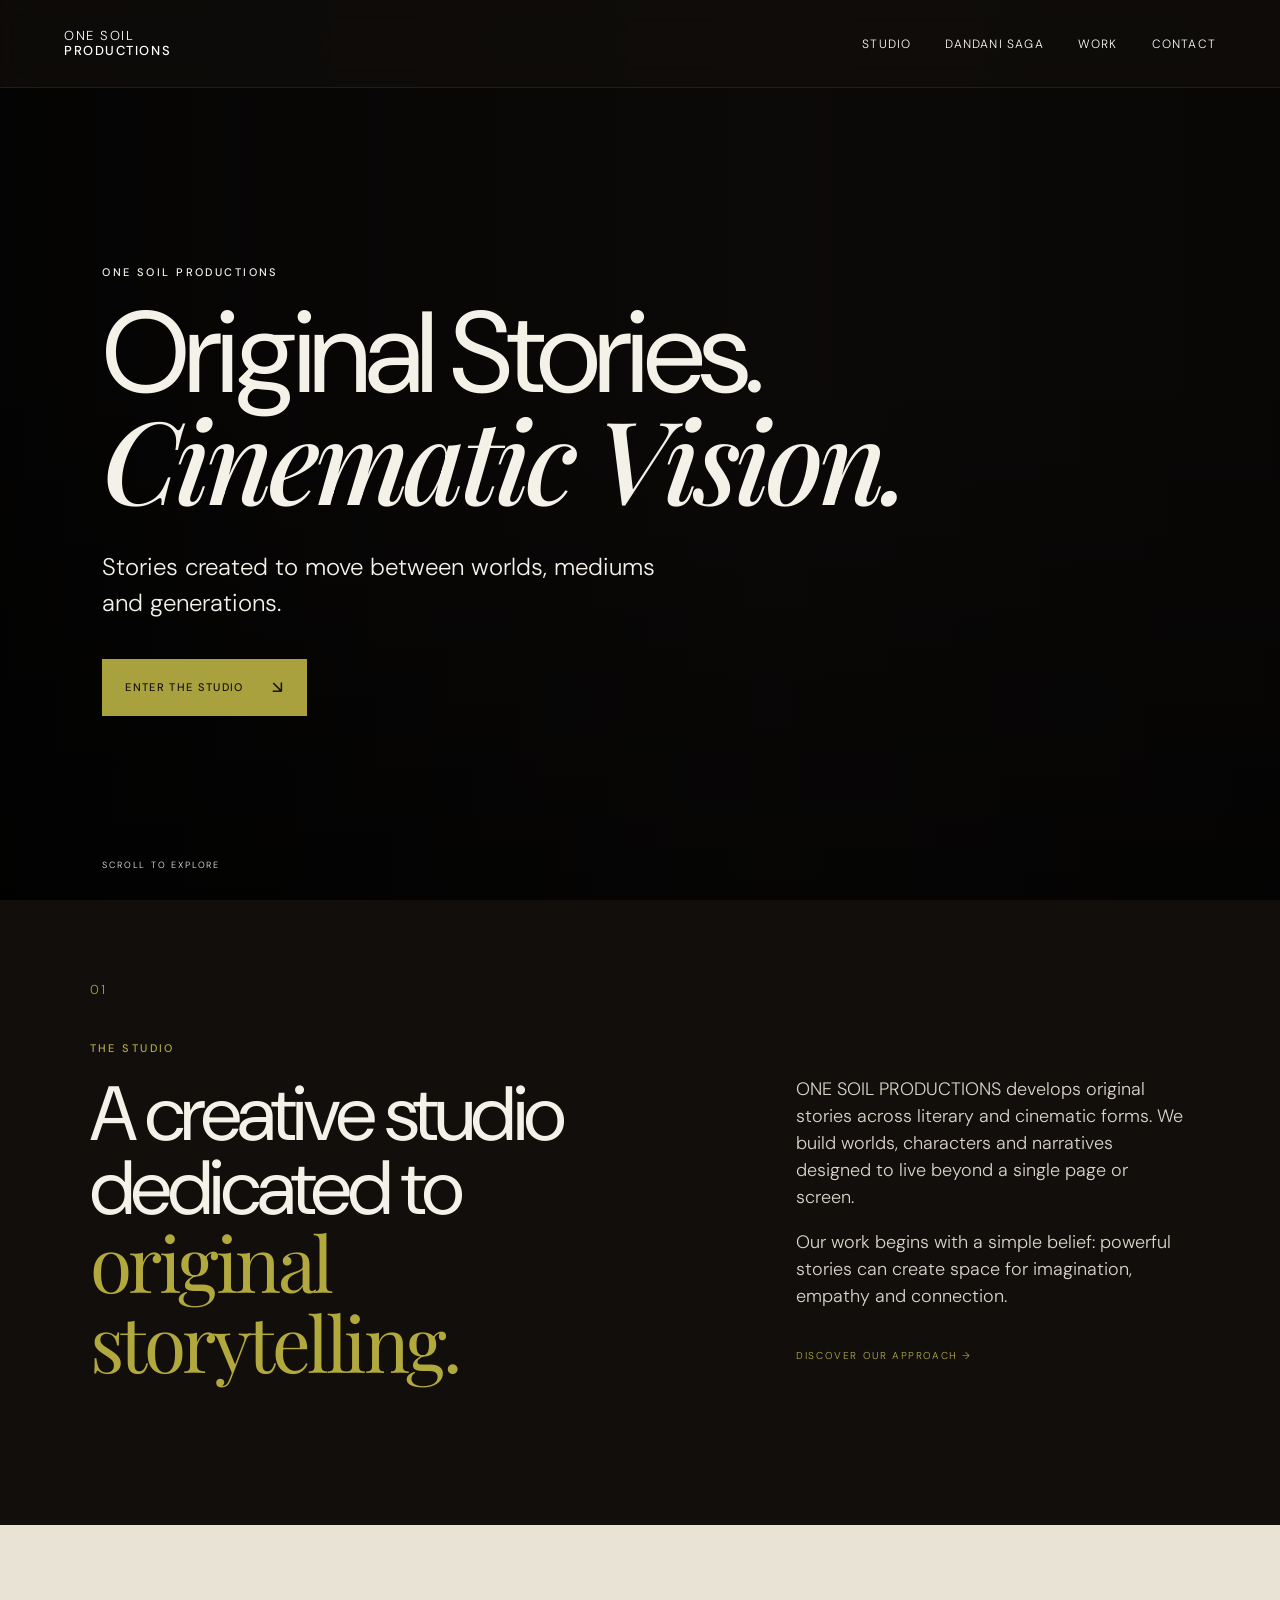
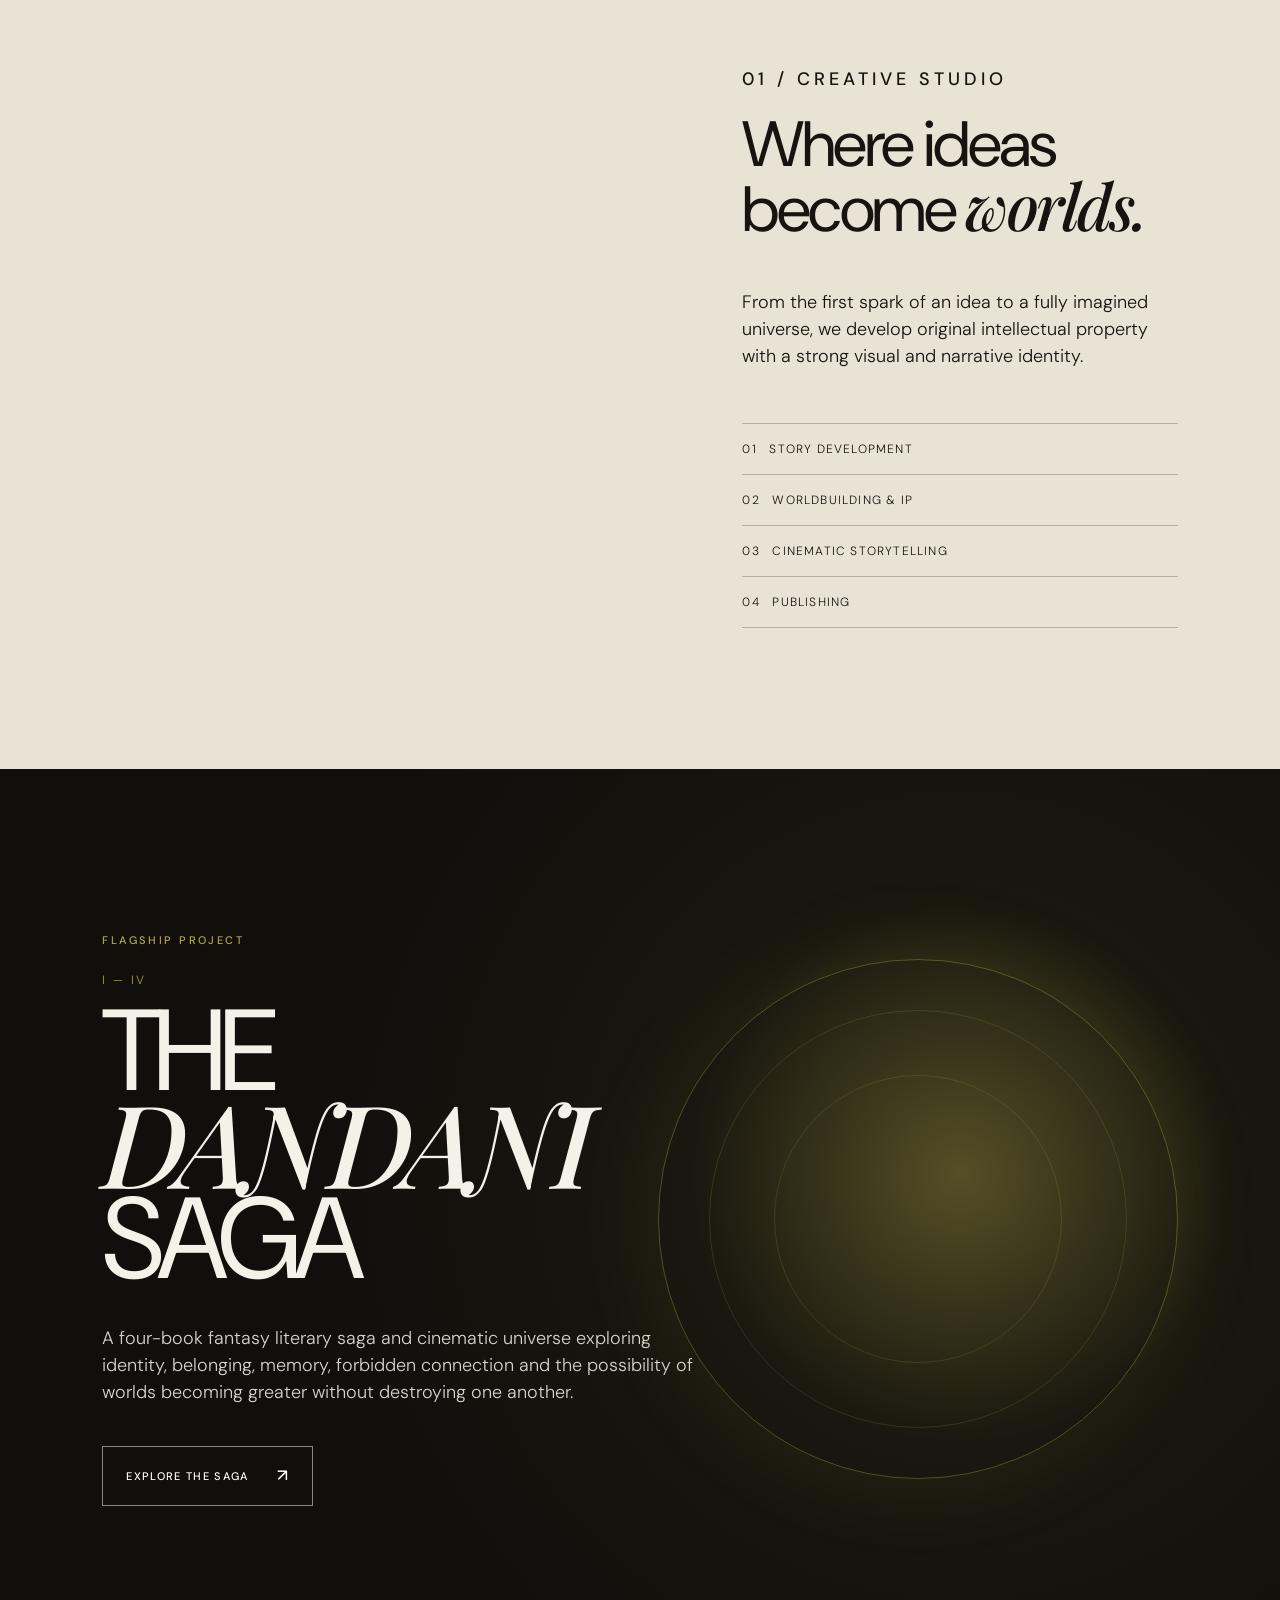
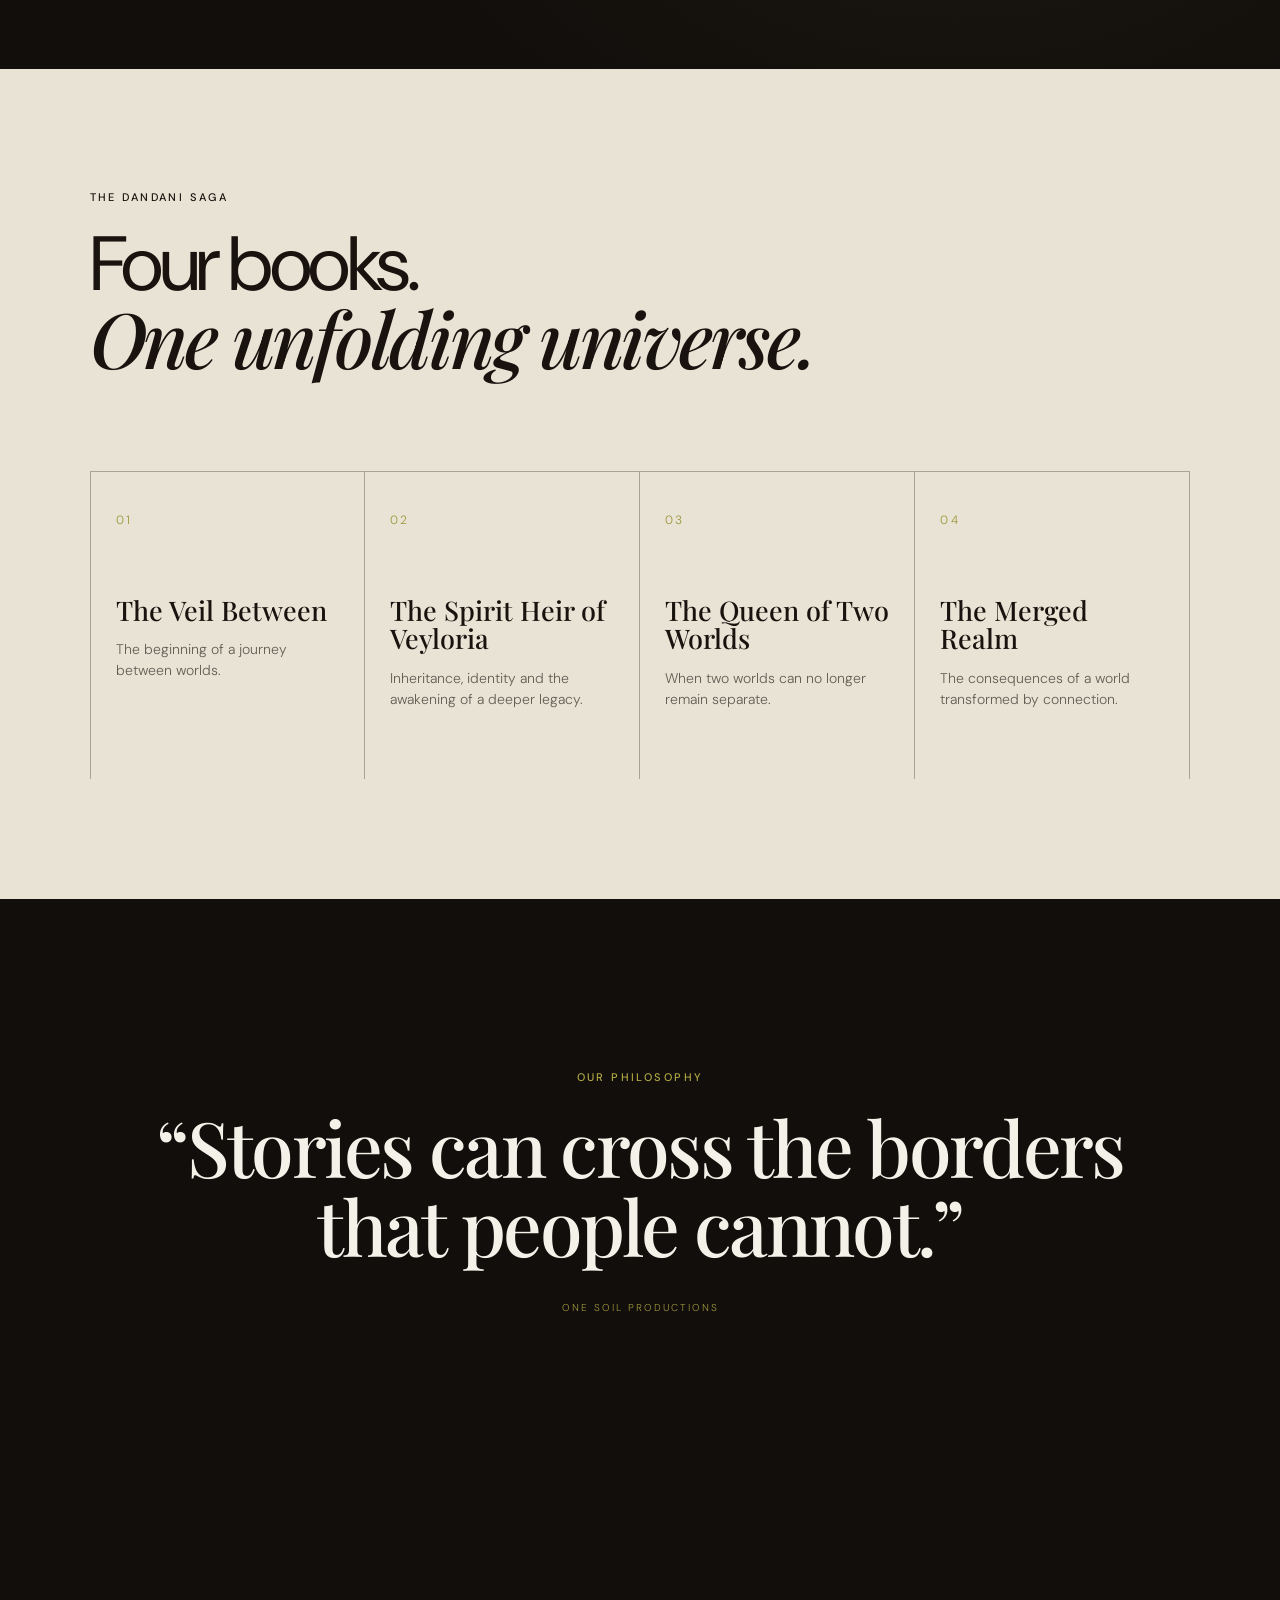
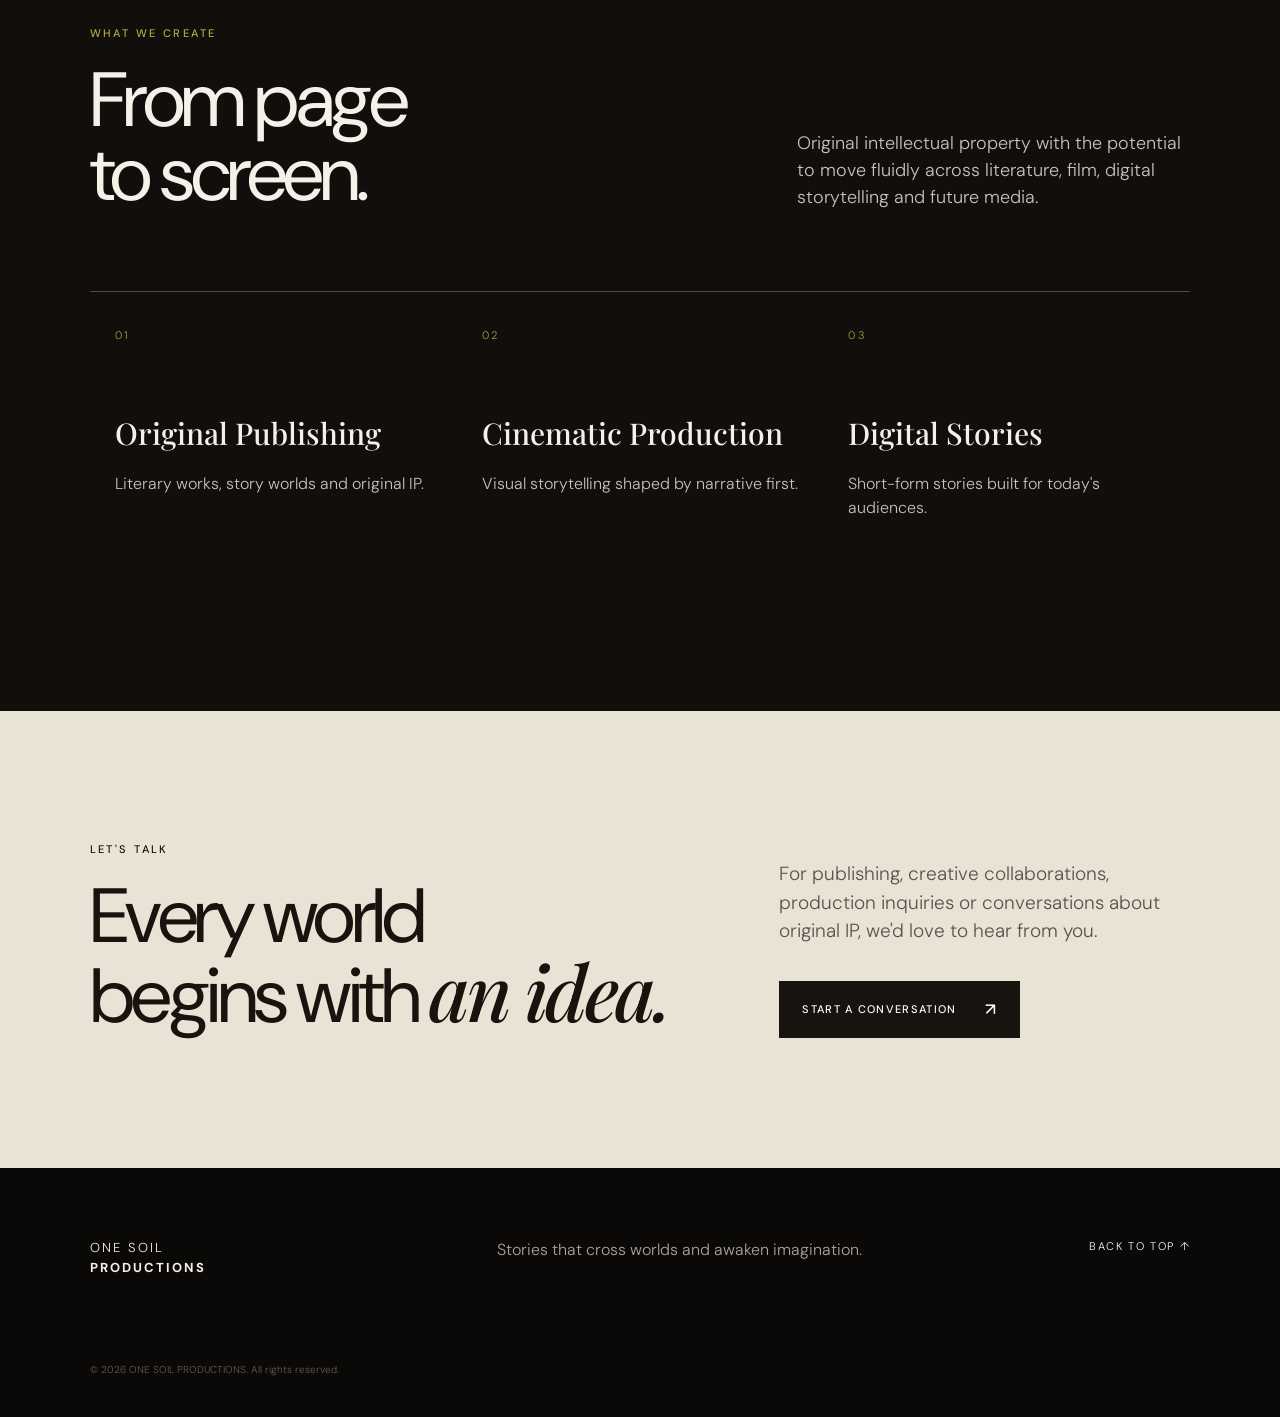
==== index.html @ 0b7e4d51 "Initial ONE SOIL PRODUCTIONS website" ====
<!doctype html><html lang="en"><head><meta charset="utf-8"><meta name="viewport" content="width=device-width,initial-scale=1"><meta name="description" content="ONE SOIL PRODUCTIONS — original stories, cinematic vision, publishing and screen storytelling."><title>ONE SOIL PRODUCTIONS — Original Stories. Cinematic Vision.</title><link rel="preconnect" href="https://fonts.googleapis.com"><link rel="preconnect" href="https://fonts.gstatic.com" crossorigin><link href="https://fonts.googleapis.com/css2?family=DM+Sans:wght@300;400;500;600&family=Playfair+Display:wght@500;600&display=swap" rel="stylesheet"><link rel="stylesheet" href="styles.css"></head><body>
<header class="site-header"><a class="brand" href="#top">ONE SOIL<br><strong>PRODUCTIONS</strong></a><button class="menu-toggle" aria-label="Open menu"><span></span><span></span><span></span></button><nav class="nav"><a href="#studio">Studio</a><a href="#dandani">Dandani Saga</a><a href="#work">Work</a><a href="#contact">Contact</a></nav></header>
<main id="top">
<section class="hero"><div class="hero-image"></div><div class="hero-overlay"></div><div class="hero-content"><p class="eyebrow">ONE SOIL PRODUCTIONS</p><h1>Original Stories.<br><em>Cinematic Vision.</em></h1><p class="hero-lede">Stories created to move between worlds, mediums and generations.</p><a class="button gold-button" href="#studio">Enter the Studio <span>↘</span></a></div><div class="scroll">SCROLL TO EXPLORE</div></section>
<section class="manifesto dark" id="studio"><div class="number">01</div><div class="manifesto-grid"><div><p class="eyebrow gold">THE STUDIO</p><h2>A creative studio dedicated to <span>original storytelling.</span></h2></div><div class="copy"><p>ONE SOIL PRODUCTIONS develops original stories across literary and cinematic forms. We build worlds, characters and narratives designed to live beyond a single page or screen.</p><p>Our work begins with a simple belief: powerful stories can create space for imagination, empathy and connection.</p><a class="text-link" href="#work">Discover our approach →</a></div></div></section>
<section class="split cream"><div class="split-image"></div><div class="split-copy"><p class="eyebrow">01 / CREATIVE STUDIO</p><h2>Where ideas become <em>worlds.</em></h2><p>From the first spark of an idea to a fully imagined universe, we develop original intellectual property with a strong visual and narrative identity.</p><div class="mini-list"><div>01 &nbsp; Story Development</div><div>02 &nbsp; Worldbuilding &amp; IP</div><div>03 &nbsp; Cinematic Storytelling</div><div>04 &nbsp; Publishing</div></div></div></section>
<section class="dandani dark" id="dandani"><div class="orb"></div><div class="dandani-content"><p class="eyebrow gold">FLAGSHIP PROJECT</p><p class="roman">I — IV</p><h2>THE<br><em>DANDANI</em><br>SAGA</h2><p class="intro">A four-book fantasy literary saga and cinematic universe exploring identity, belonging, memory, forbidden connection and the possibility of worlds becoming greater without destroying one another.</p><a class="button outline" href="#books">Explore the Saga <span>↗</span></a></div></section>
<section class="books cream" id="books"><div class="section-heading"><p class="eyebrow">THE DANDANI SAGA</p><h2>Four books.<br><em>One unfolding universe.</em></h2></div><div class="book-grid"><article><span>01</span><h3>The Veil Between</h3><p>The beginning of a journey between worlds.</p></article><article><span>02</span><h3>The Spirit Heir of Veyloria</h3><p>Inheritance, identity and the awakening of a deeper legacy.</p></article><article><span>03</span><h3>The Queen of Two Worlds</h3><p>When two worlds can no longer remain separate.</p></article><article><span>04</span><h3>The Merged Realm</h3><p>The consequences of a world transformed by connection.</p></article></div></section>
<section class="statement dark"><p class="eyebrow gold">OUR PHILOSOPHY</p><blockquote>“Stories can cross the borders<br>that people cannot.”</blockquote><p class="attribution">ONE SOIL PRODUCTIONS</p></section>
<section class="work dark" id="work"><div class="work-heading"><div><p class="eyebrow gold">WHAT WE CREATE</p><h2>From page<br>to screen.</h2></div><p>Original intellectual property with the potential to move fluidly across literature, film, digital storytelling and future media.</p></div><div class="work-cards"><article><span>01</span><h3>Original Publishing</h3><p>Literary works, story worlds and original IP.</p></article><article><span>02</span><h3>Cinematic Production</h3><p>Visual storytelling shaped by narrative first.</p></article><article><span>03</span><h3>Digital Stories</h3><p>Short-form stories built for today's audiences.</p></article></div></section>
<section class="contact cream" id="contact"><div><p class="eyebrow">LET'S TALK</p><h2>Every world<br>begins with <em>an idea.</em></h2></div><div><p>For publishing, creative collaborations, production inquiries or conversations about original IP, we'd love to hear from you.</p><a class="button dark-button" href="mailto:hello@onesoilproductions.com">Start a Conversation <span>↗</span></a></div></section>
</main><footer class="footer"><div>ONE SOIL<br><strong>PRODUCTIONS</strong></div><p>Stories that cross worlds and awaken imagination.</p><a href="#top">Back to top ↑</a><small>© <span id="year"></span> ONE SOIL PRODUCTIONS. All rights reserved.</small></footer><script src="script.js"></script></body></html>
---- styles.css ----
*{box-sizing:border-box}html{scroll-behavior:smooth}body{margin:0;background:#110e0c;color:#f4f1e9;font-family:"DM Sans",Arial,sans-serif;font-weight:300;line-height:1.5}.site-header{position:fixed;z-index:20;top:0;left:0;right:0;height:88px;padding:0 5vw;display:flex;align-items:center;justify-content:space-between;background:rgba(17,14,12,.72);backdrop-filter:blur(14px);border-bottom:1px solid rgba(255,255,255,.08)}.brand{color:#fff;text-decoration:none;font-size:13px;letter-spacing:.12em;line-height:1.1}.brand strong{font-weight:500}.nav{display:flex;gap:34px}.nav a{color:#fff;text-decoration:none;font-size:12px;letter-spacing:.1em;text-transform:uppercase}.nav a:hover{color:#b2aa43}.menu-toggle{display:none;background:none;border:0}.menu-toggle span{display:block;width:29px;height:2px;background:#fff;margin:6px}.hero{min-height:100vh;position:relative;display:flex;align-items:center;overflow:hidden}.hero-image{position:absolute;inset:0;background:url('https://images.unsplash.com/photo-1485846234645-a62644f84728?auto=format&fit=crop&w=2200&q=85') center/cover}.hero-overlay{position:absolute;inset:0;background:linear-gradient(90deg,rgba(0,0,0,.76),rgba(0,0,0,.3) 60%,rgba(0,0,0,.5)),linear-gradient(0deg,rgba(0,0,0,.55),transparent 60%)}.hero-content{position:relative;z-index:2;width:84%;max-width:1000px;margin-left:8vw;padding-top:80px}.eyebrow{font-size:11px;letter-spacing:.22em;text-transform:uppercase;font-weight:500;margin:0 0 22px}.gold{color:#b2aa43}.hero h1{font-size:clamp(4rem,9vw,8.5rem);line-height:.9;letter-spacing:-.045em;margin:0 0 30px;font-weight:400}.hero h1 em,.cream h2 em,.dandani h2 em{font-family:"Playfair Display",serif;font-weight:500}.hero-lede{font-size:clamp(17px,2vw,24px);max-width:600px;margin-bottom:38px}.button{display:inline-flex;align-items:center;gap:28px;padding:16px 23px;text-decoration:none;text-transform:uppercase;letter-spacing:.12em;font-size:11px;font-weight:500;transition:.25s}.button span{font-size:17px}.gold-button{background:#a9a13d;color:#17130e}.gold-button:hover{background:#c1b94f;transform:translateY(-2px)}.outline{border:1px solid rgba(255,255,255,.5);color:#fff}.outline:hover{background:#fff;color:#17130e}.dark-button{background:#17130e;color:#fff}.scroll{position:absolute;z-index:2;bottom:28px;left:8vw;font-size:9px;letter-spacing:.2em}.dark{background:#110e0c}.cream{background:#e9e3d5;color:#18130f}.number{padding:80px 7vw 0;color:#aaa23f;font-size:13px;letter-spacing:.2em}.manifesto{padding-bottom:140px}.manifesto-grid{display:grid;grid-template-columns:1.2fr .8fr;gap:9vw;padding:40px 7vw 0}.manifesto h2,.section-heading h2,.work h2,.contact h2{font-size:clamp(3rem,6vw,6.8rem);line-height:.96;letter-spacing:-.045em;font-weight:400;margin:0}.manifesto h2 span{font-family:"Playfair Display",serif;color:#b1a83e}.copy{max-width:560px;padding-top:18px;font-size:18px;color:#d9d4ca}.text-link{display:inline-block;margin-top:20px;color:#b4ad48;text-decoration:none;text-transform:uppercase;font-size:10px;letter-spacing:.16em}.split{display:grid;grid-template-columns:1fr 1fr;min-height:780px}.split-image{background:url('https://images.unsplash.com/photo-1586899028174-e7098604235b?auto=format&fit=crop&w=1400&q=85') center/cover}.split-copy{padding:11vw 8vw;display:flex;flex-direction:column;justify-content:center}.split-copy h2{font-size:clamp(3rem,5vw,6rem);line-height:.95;font-weight:400;margin:0 0 30px;letter-spacing:-.04em}.split-copy>p{max-width:500px;font-size:18px}.mini-list{margin-top:35px;border-top:1px solid rgba(24,19,15,.25)}.mini-list div{padding:16px 0;border-bottom:1px solid rgba(24,19,15,.25);font-size:12px;text-transform:uppercase;letter-spacing:.1em}.dandani{position:relative;min-height:900px;overflow:hidden;display:flex;align-items:center;padding:100px 0}.dandani:before{content:"";position:absolute;inset:0;background:radial-gradient(circle at 75% 45%,#554f25 0,#19170f 25%,#110e0c 62%)}.orb{position:absolute;width:520px;height:520px;border:1px solid rgba(192,184,74,.35);border-radius:50%;right:8%;top:50%;transform:translateY(-50%);box-shadow:0 0 90px rgba(165,155,49,.12)}.orb:before,.orb:after{content:"";position:absolute;border:1px solid rgba(192,184,74,.16);border-radius:50%;inset:50px}.orb:after{inset:115px}.dandani-content{position:relative;z-index:2;width:min(650px,80%);margin-left:8vw}.roman{font-size:12px;letter-spacing:.2em;color:#aaa23f}.dandani h2{font-size:clamp(4.5rem,9vw,9rem);line-height:.78;letter-spacing:-.06em;font-weight:400;margin:18px 0 34px}.intro{font-size:18px;max-width:600px;color:#d8d3ca;margin:40px 0}.books{padding:120px 7vw}.section-heading{max-width:900px;margin-bottom:90px}.book-grid{display:grid;grid-template-columns:repeat(4,1fr);border-top:1px solid #aaa398}.book-grid article{padding:35px 25px 55px;border-right:1px solid #aaa398;min-height:300px}.book-grid article:first-child{border-left:1px solid #aaa398}.book-grid article>span{font-size:12px;color:#9b9437;letter-spacing:.2em}.book-grid h3{font-family:"Playfair Display",serif;font-size:27px;line-height:1.05;font-weight:500;margin:65px 0 15px}.book-grid p{font-size:14px;color:#635d55}.statement{padding:170px 7vw;text-align:center}.statement blockquote{font-family:"Playfair Display",serif;font-size:clamp(3rem,6vw,6.5rem);line-height:1.03;margin:0 0 35px;font-weight:500;letter-spacing:-.035em}.attribution{font-size:10px;letter-spacing:.2em;color:#9e973b}.work{padding:130px 7vw}.work-heading{display:grid;grid-template-columns:1fr .65fr;gap:8vw;align-items:end;margin-bottom:80px}.work-heading>p{font-size:18px;color:#c8c2b8;max-width:480px;margin:0}.work-cards{display:grid;grid-template-columns:repeat(3,1fr)}.work-cards article{border-top:1px solid rgba(255,255,255,.25);padding:30px 25px 45px;min-height:260px}.work-cards span{color:#a8a03d;font-size:11px;letter-spacing:.2em}.work-cards h3{font-family:"Playfair Display",serif;font-size:30px;font-weight:500;margin:65px 0 12px}.work-cards p{color:#c8c2b8}.contact{padding:130px 7vw;display:grid;grid-template-columns:1fr .7fr;gap:8vw}.contact>div:last-child{align-self:end}.contact>div:last-child p{font-size:19px;color:#59534c;max-width:480px;margin-bottom:35px}.footer{padding:70px 7vw 40px;background:#0b0908;display:grid;grid-template-columns:1fr 1.5fr auto;gap:40px;align-items:start}.footer>div{font-size:13px;letter-spacing:.16em}.footer p{color:#aaa49a;margin:0}.footer>a{color:#fff;text-decoration:none;font-size:11px;text-transform:uppercase;letter-spacing:.15em}.footer small{grid-column:1/-1;color:#625e57;font-size:10px;margin-top:45px}@media(max-width:800px){.site-header{height:72px}.nav{position:absolute;top:72px;left:0;right:0;display:none;flex-direction:column;background:#110e0c;padding:28px 7vw}.nav.open{display:flex}.menu-toggle{display:block}.hero-content{margin-left:7vw;padding-top:70px}.hero h1{font-size:clamp(3.6rem,15vw,6rem)}.manifesto-grid,.split,.work-heading,.contact{grid-template-columns:1fr}.manifesto-grid{gap:55px}.split-image{min-height:480px}.split-copy{padding:80px 7vw}.dandani{min-height:820px}.orb{width:420px;height:420px;right:-180px;top:28%}.dandani-content{margin-left:7vw;width:82%}.dandani h2{font-size:clamp(4rem,17vw,7rem)}.book-grid,.work-cards{grid-template-columns:1fr 1fr}.books{padding:90px 7vw}.statement{padding:120px 7vw}.footer{grid-template-columns:1fr}.footer small{grid-column:auto}}@media(max-width:520px){.book-grid,.work-cards{grid-template-columns:1fr}.book-grid article{border-left:1px solid #aaa398}.hero-lede{font-size:16px}.manifesto h2,.section-heading h2,.work h2,.contact h2{font-size:3.2rem}.statement blockquote{font-size:3rem}}
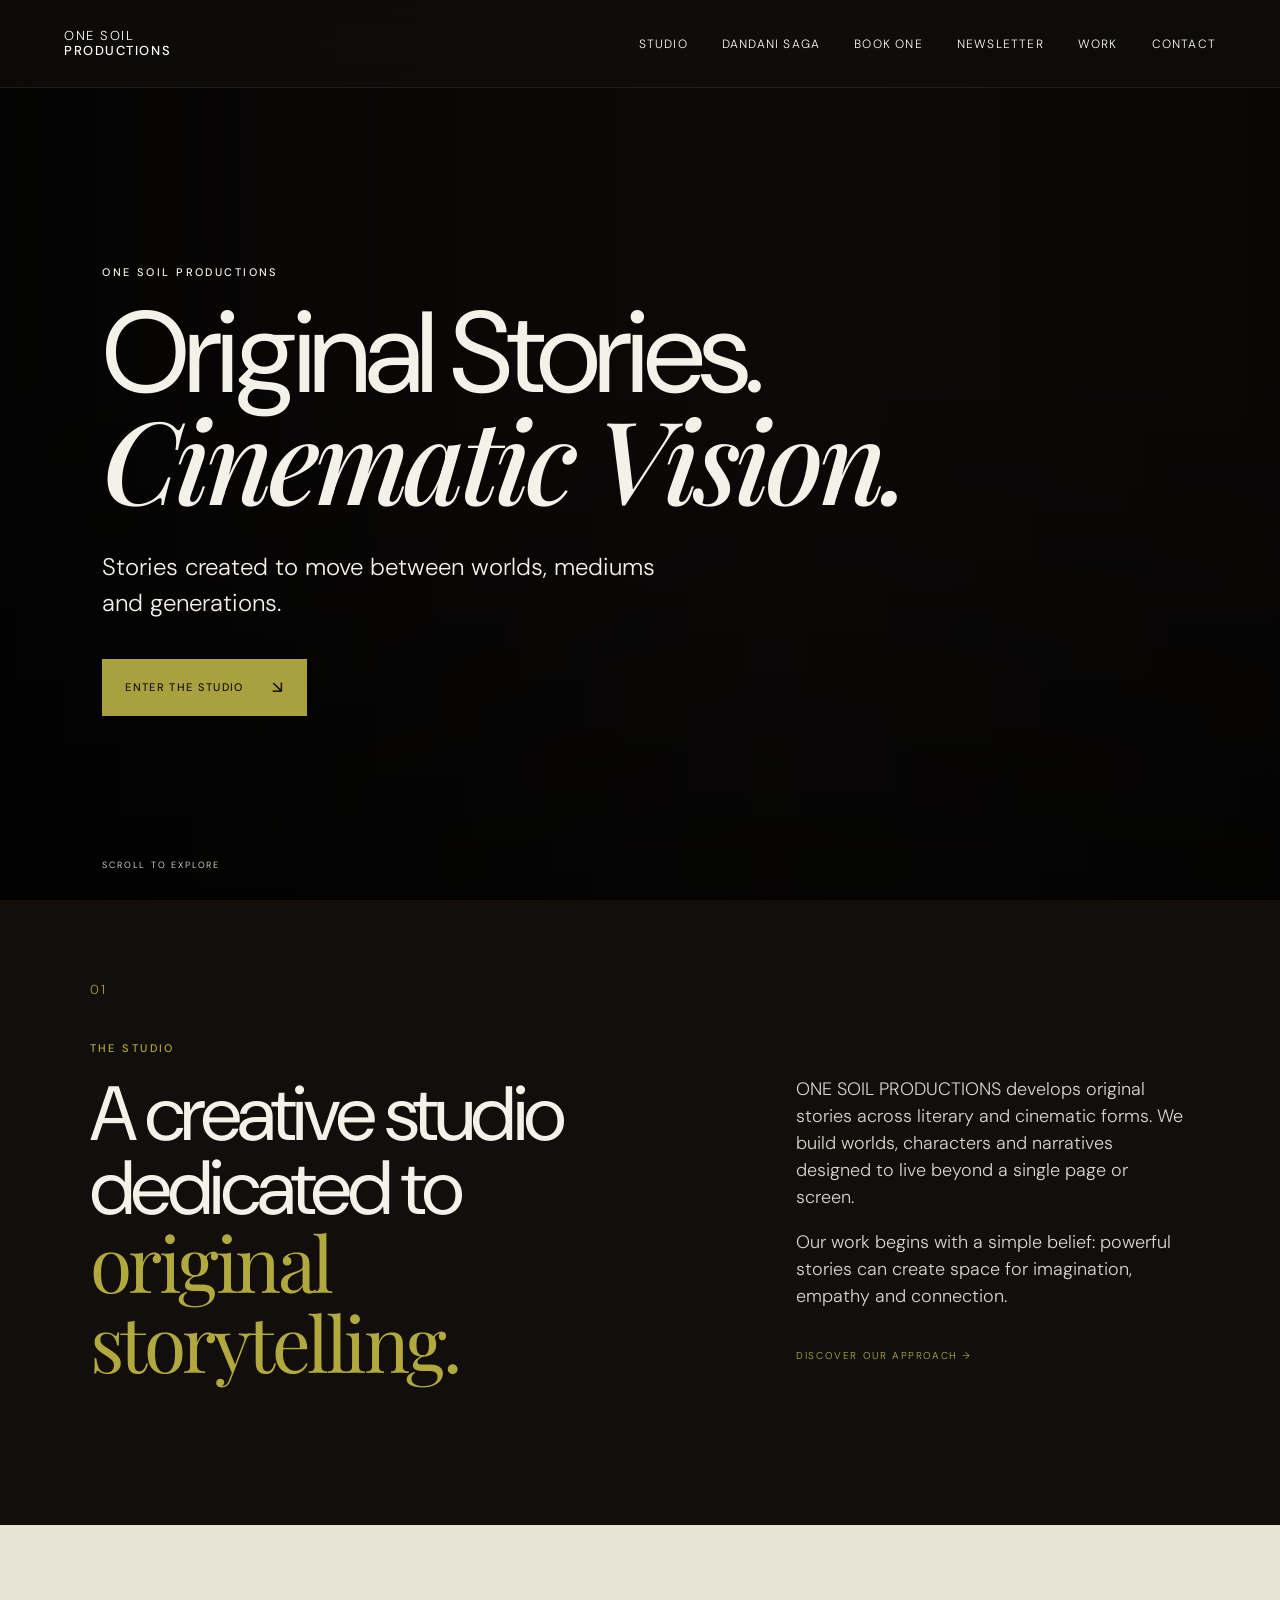
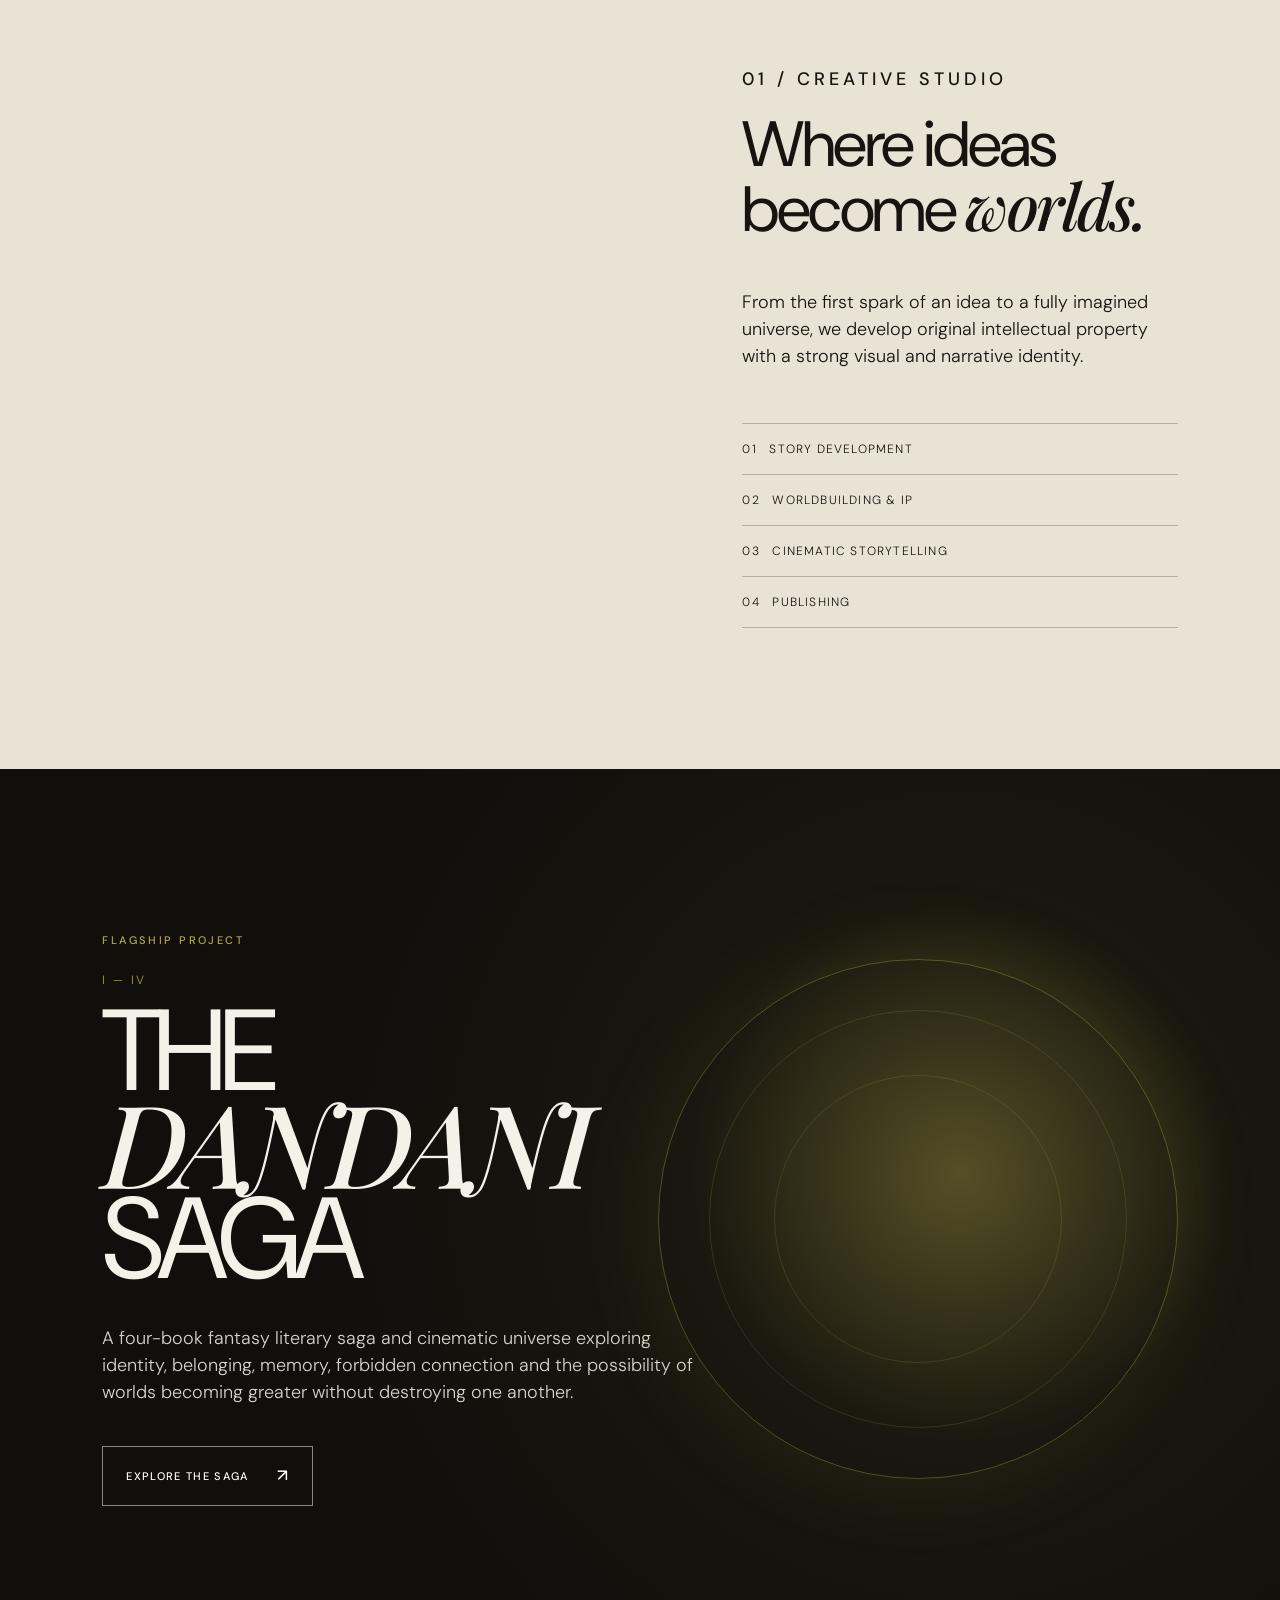
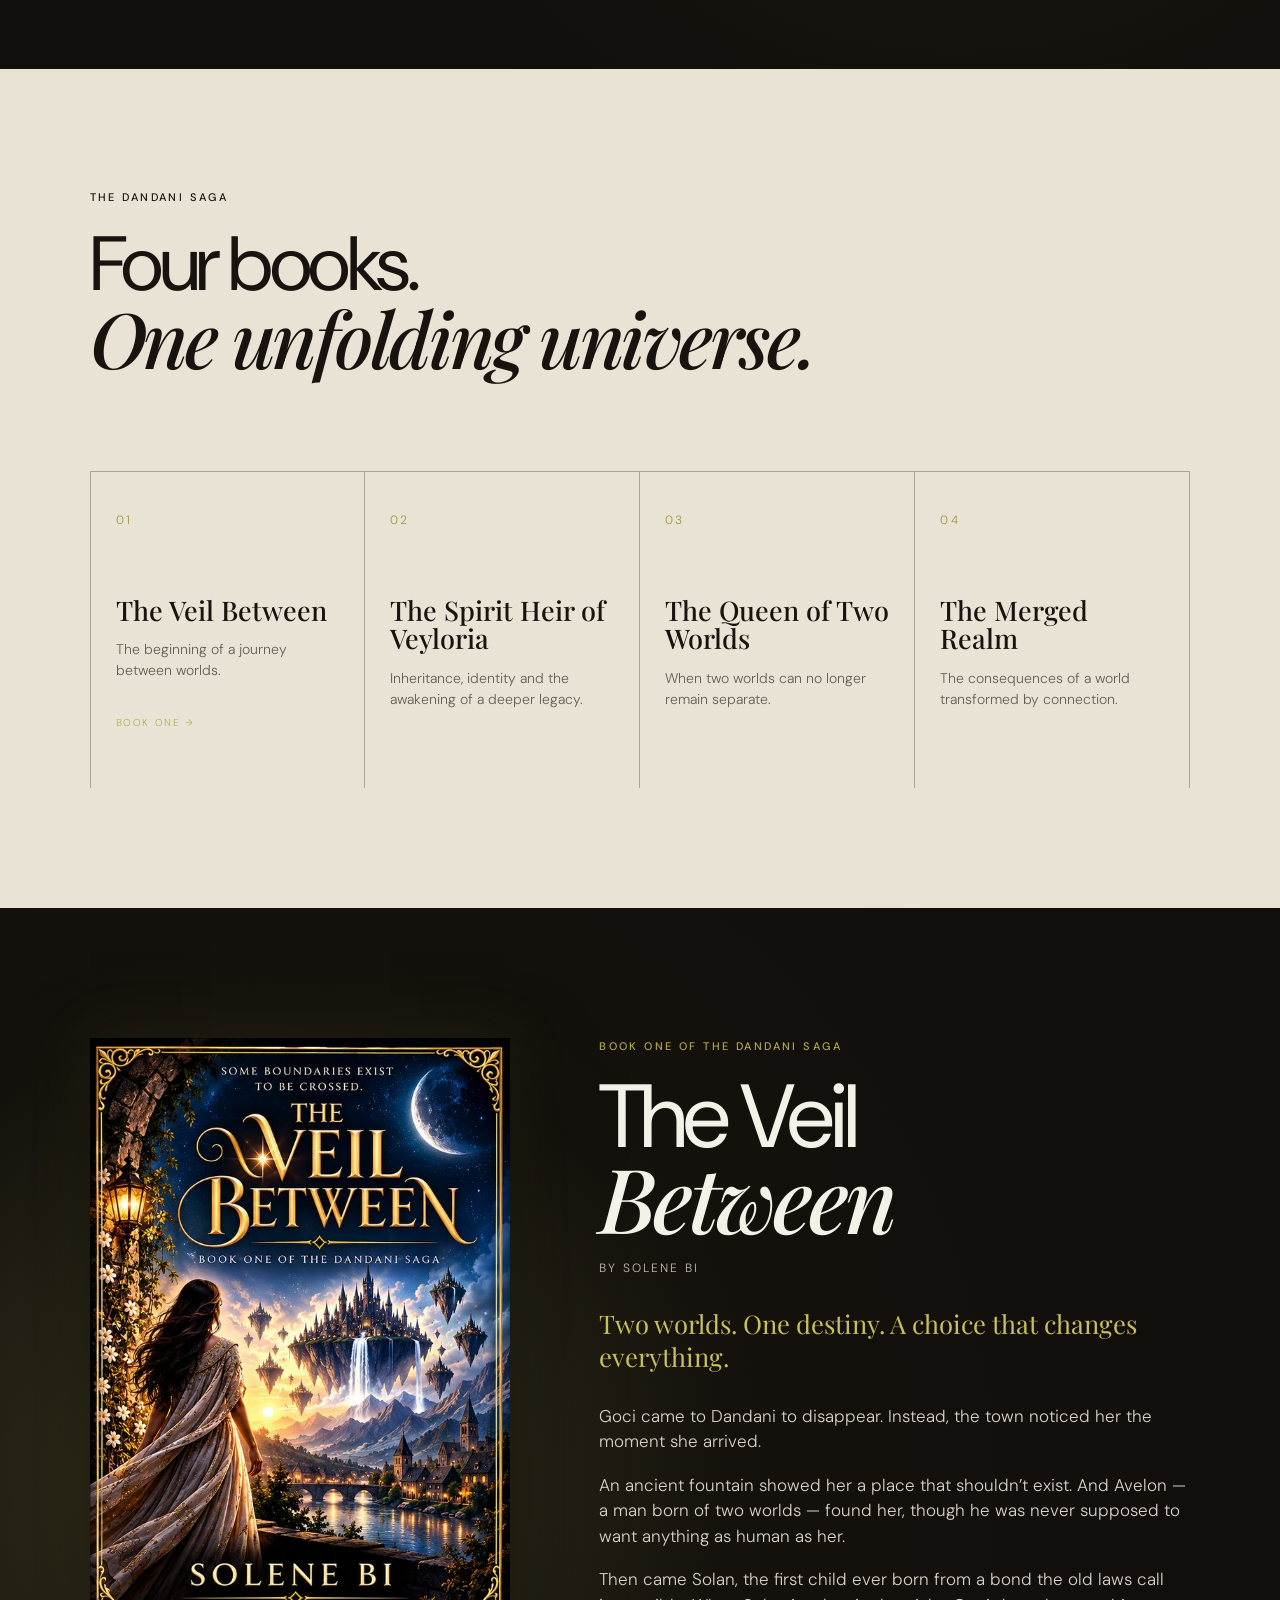
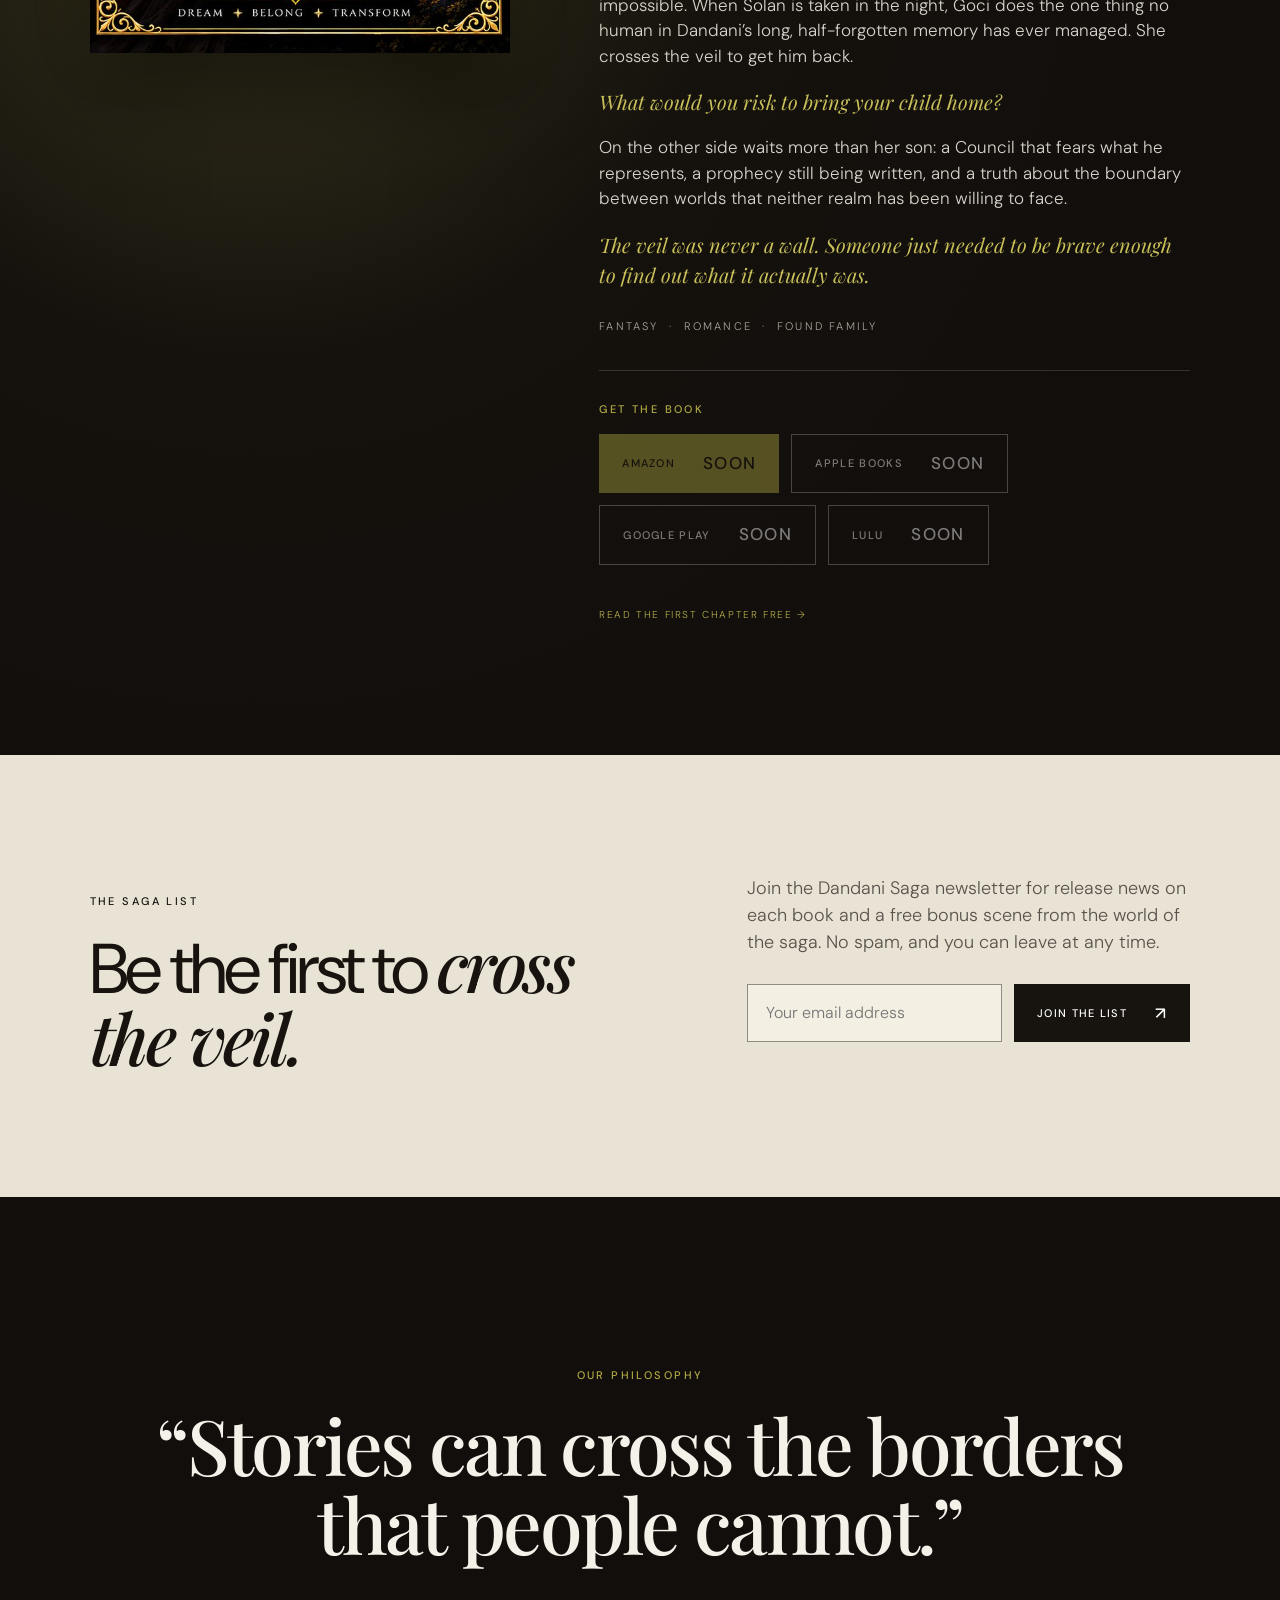
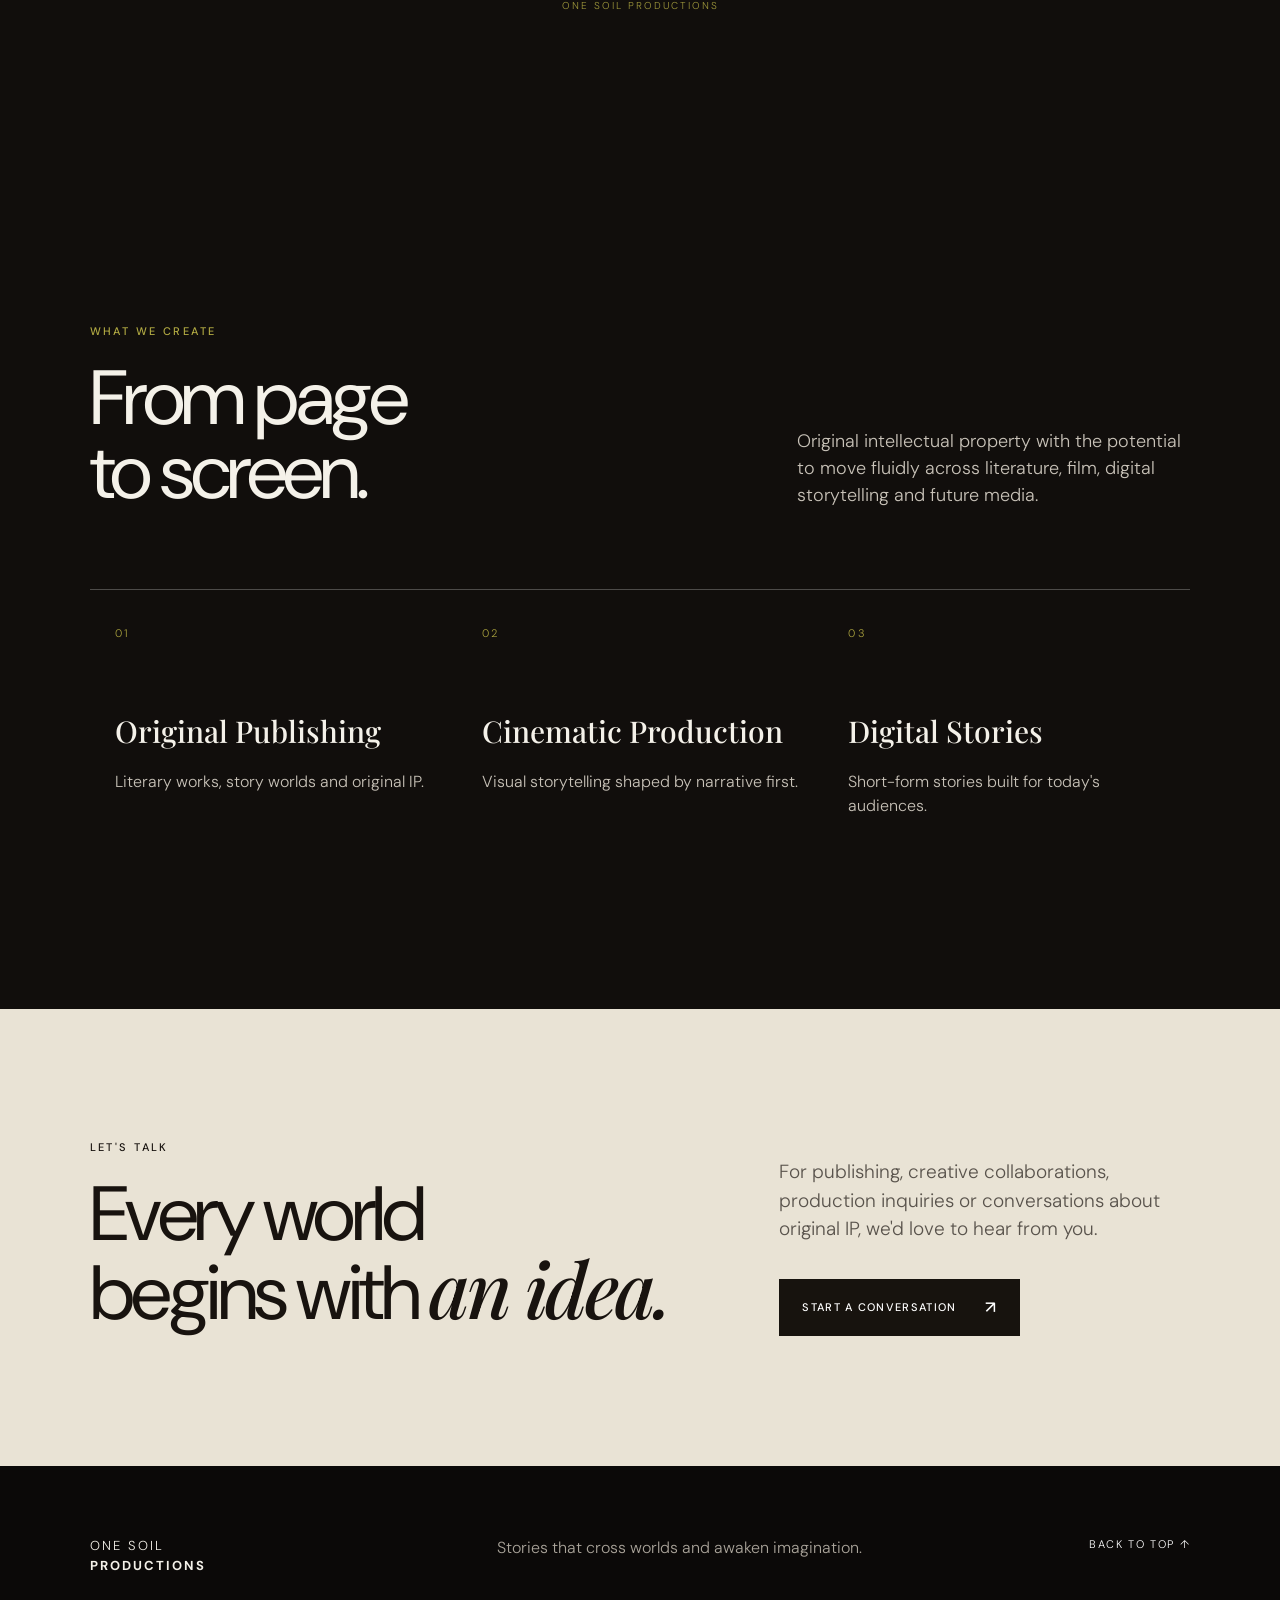
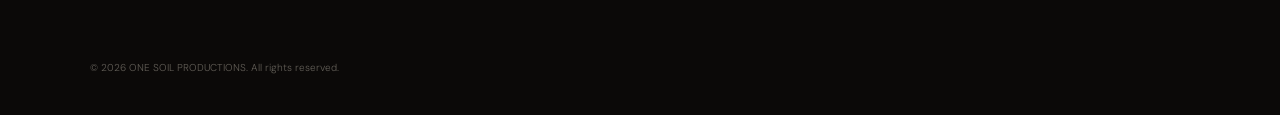
==== commit b8d26ca8: "Add files via upload" ====
--- a/index.html
+++ b/index.html
@@ -1,12 +1,14 @@
-<!doctype html><html lang="en"><head><meta charset="utf-8"><meta name="viewport" content="width=device-width,initial-scale=1"><meta name="description" content="ONE SOIL PRODUCTIONS — original stories, cinematic vision, publishing and screen storytelling."><title>ONE SOIL PRODUCTIONS — Original Stories. Cinematic Vision.</title><link rel="preconnect" href="https://fonts.googleapis.com"><link rel="preconnect" href="https://fonts.gstatic.com" crossorigin><link href="https://fonts.googleapis.com/css2?family=DM+Sans:wght@300;400;500;600&family=Playfair+Display:wght@500;600&display=swap" rel="stylesheet"><link rel="stylesheet" href="styles.css"></head><body>
-<header class="site-header"><a class="brand" href="#top">ONE SOIL<br><strong>PRODUCTIONS</strong></a><button class="menu-toggle" aria-label="Open menu"><span></span><span></span><span></span></button><nav class="nav"><a href="#studio">Studio</a><a href="#dandani">Dandani Saga</a><a href="#work">Work</a><a href="#contact">Contact</a></nav></header>
+<!doctype html><html lang="en"><head><meta charset="utf-8"><meta name="viewport" content="width=device-width,initial-scale=1"><meta name="description" content="ONE SOIL PRODUCTIONS — original stories, cinematic vision, publishing and screen storytelling."><title>ONE SOIL PRODUCTIONS — Original Stories. Cinematic Vision.</title><meta property="og:title" content="The Veil Between — Book One of the Dandani Saga"><meta property="og:description" content="Goci crosses the veil to bring her child home. A fantasy of found family, forbidden connection and two worlds. By Solene Bi."><meta property="og:image" content="https://www.onesoilproductions.com/the-veil-between-cover.jpg"><meta property="og:type" content="website"><meta name="twitter:card" content="summary_large_image"><link rel="preconnect" href="https://fonts.googleapis.com"><link rel="preconnect" href="https://fonts.gstatic.com" crossorigin><link href="https://fonts.googleapis.com/css2?family=DM+Sans:wght@300;400;500;600&family=Playfair+Display:wght@500;600&display=swap" rel="stylesheet"><link rel="stylesheet" href="styles.css"></head><body>
+<header class="site-header"><a class="brand" href="#top">ONE SOIL<br><strong>PRODUCTIONS</strong></a><button class="menu-toggle" aria-label="Open menu"><span></span><span></span><span></span></button><nav class="nav"><a href="#studio">Studio</a><a href="#dandani">Dandani Saga</a><a href="#veil">Book One</a><a href="#newsletter">Newsletter</a><a href="#work">Work</a><a href="#contact">Contact</a></nav></header>
 <main id="top">
 <section class="hero"><div class="hero-image"></div><div class="hero-overlay"></div><div class="hero-content"><p class="eyebrow">ONE SOIL PRODUCTIONS</p><h1>Original Stories.<br><em>Cinematic Vision.</em></h1><p class="hero-lede">Stories created to move between worlds, mediums and generations.</p><a class="button gold-button" href="#studio">Enter the Studio <span>↘</span></a></div><div class="scroll">SCROLL TO EXPLORE</div></section>
 <section class="manifesto dark" id="studio"><div class="number">01</div><div class="manifesto-grid"><div><p class="eyebrow gold">THE STUDIO</p><h2>A creative studio dedicated to <span>original storytelling.</span></h2></div><div class="copy"><p>ONE SOIL PRODUCTIONS develops original stories across literary and cinematic forms. We build worlds, characters and narratives designed to live beyond a single page or screen.</p><p>Our work begins with a simple belief: powerful stories can create space for imagination, empathy and connection.</p><a class="text-link" href="#work">Discover our approach →</a></div></div></section>
 <section class="split cream"><div class="split-image"></div><div class="split-copy"><p class="eyebrow">01 / CREATIVE STUDIO</p><h2>Where ideas become <em>worlds.</em></h2><p>From the first spark of an idea to a fully imagined universe, we develop original intellectual property with a strong visual and narrative identity.</p><div class="mini-list"><div>01 &nbsp; Story Development</div><div>02 &nbsp; Worldbuilding &amp; IP</div><div>03 &nbsp; Cinematic Storytelling</div><div>04 &nbsp; Publishing</div></div></div></section>
 <section class="dandani dark" id="dandani"><div class="orb"></div><div class="dandani-content"><p class="eyebrow gold">FLAGSHIP PROJECT</p><p class="roman">I — IV</p><h2>THE<br><em>DANDANI</em><br>SAGA</h2><p class="intro">A four-book fantasy literary saga and cinematic universe exploring identity, belonging, memory, forbidden connection and the possibility of worlds becoming greater without destroying one another.</p><a class="button outline" href="#books">Explore the Saga <span>↗</span></a></div></section>
-<section class="books cream" id="books"><div class="section-heading"><p class="eyebrow">THE DANDANI SAGA</p><h2>Four books.<br><em>One unfolding universe.</em></h2></div><div class="book-grid"><article><span>01</span><h3>The Veil Between</h3><p>The beginning of a journey between worlds.</p></article><article><span>02</span><h3>The Spirit Heir of Veyloria</h3><p>Inheritance, identity and the awakening of a deeper legacy.</p></article><article><span>03</span><h3>The Queen of Two Worlds</h3><p>When two worlds can no longer remain separate.</p></article><article><span>04</span><h3>The Merged Realm</h3><p>The consequences of a world transformed by connection.</p></article></div></section>
+<section class="books cream" id="books"><div class="section-heading"><p class="eyebrow">THE DANDANI SAGA</p><h2>Four books.<br><em>One unfolding universe.</em></h2></div><div class="book-grid"><article><span>01</span><h3>The Veil Between</h3><p>The beginning of a journey between worlds.</p><a class="text-link" href="#veil">Book One →</a></article><article><span>02</span><h3>The Spirit Heir of Veyloria</h3><p>Inheritance, identity and the awakening of a deeper legacy.</p></article><article><span>03</span><h3>The Queen of Two Worlds</h3><p>When two worlds can no longer remain separate.</p></article><article><span>04</span><h3>The Merged Realm</h3><p>The consequences of a world transformed by connection.</p></article></div></section>
+<section class="veil dark" id="veil"><div class="veil-grid"><div class="veil-cover"><img src="the-veil-between-cover.jpg" srcset="the-veil-between-cover-small.jpg 600w, the-veil-between-cover.jpg 900w" sizes="(max-width:800px) 70vw, 420px" alt="Cover of The Veil Between, Book One of the Dandani Saga, by Solene Bi" width="900" height="1317" loading="lazy"></div><div class="veil-copy"><p class="eyebrow gold">BOOK ONE OF THE DANDANI SAGA</p><h2>The Veil<br><em>Between</em></h2><p class="byline">by Solene Bi</p><p class="tagline">Two worlds. One destiny. A choice that changes everything.</p><div class="blurb"><p>Goci came to Dandani to disappear. Instead, the town noticed her the moment she arrived.</p><p>An ancient fountain showed her a place that shouldn’t exist. And Avelon — a man born of two worlds — found her, though he was never supposed to want anything as human as her.</p><p>Then came Solan, the first child ever born from a bond the old laws call impossible. When Solan is taken in the night, Goci does the one thing no human in Dandani’s long, half-forgotten memory has ever managed. She crosses the veil to get him back.</p><p class="pull">What would you risk to bring your child home?</p><p>On the other side waits more than her son: a Council that fears what he represents, a prophecy still being written, and a truth about the boundary between worlds that neither realm has been willing to face.</p><p class="pull">The veil was never a wall. Someone just needed to be brave enough to find out what it actually was.</p></div><p class="genres">Fantasy &nbsp;·&nbsp; Romance &nbsp;·&nbsp; Found Family</p><div class="buy"><p class="eyebrow gold">GET THE BOOK</p><div class="buy-row"><a class="button gold-button" data-store="amazon" href="#veil">Amazon <span>↗</span></a><a class="button outline" data-store="apple" href="#veil">Apple Books <span>↗</span></a><a class="button outline" data-store="google" href="#veil">Google Play <span>↗</span></a><a class="button outline" data-store="lulu" href="#veil">Lulu <span>↗</span></a></div><a class="text-link" href="sample.html">Read the first chapter free →</a></div></div></div></section>
+<section class="newsletter cream" id="newsletter"><div class="newsletter-grid"><div><p class="eyebrow">THE SAGA LIST</p><h2>Be the first to <em>cross the veil.</em></h2></div><div><p>Join the Dandani Saga newsletter for release news on each book and a free bonus scene from the world of the saga. No spam, and you can leave at any time.</p><form class="signup" id="signup" novalidate><label class="sr" for="signup-email">Email address</label><input id="signup-email" type="email" name="email" placeholder="Your email address" autocomplete="email" required><button class="button dark-button" type="submit">Join the list <span>↗</span></button></form><p class="form-note" id="signup-note" role="status" aria-live="polite"></p></div></div></section>
 <section class="statement dark"><p class="eyebrow gold">OUR PHILOSOPHY</p><blockquote>“Stories can cross the borders<br>that people cannot.”</blockquote><p class="attribution">ONE SOIL PRODUCTIONS</p></section>
 <section class="work dark" id="work"><div class="work-heading"><div><p class="eyebrow gold">WHAT WE CREATE</p><h2>From page<br>to screen.</h2></div><p>Original intellectual property with the potential to move fluidly across literature, film, digital storytelling and future media.</p></div><div class="work-cards"><article><span>01</span><h3>Original Publishing</h3><p>Literary works, story worlds and original IP.</p></article><article><span>02</span><h3>Cinematic Production</h3><p>Visual storytelling shaped by narrative first.</p></article><article><span>03</span><h3>Digital Stories</h3><p>Short-form stories built for today's audiences.</p></article></div></section>
 <section class="contact cream" id="contact"><div><p class="eyebrow">LET'S TALK</p><h2>Every world<br>begins with <em>an idea.</em></h2></div><div><p>For publishing, creative collaborations, production inquiries or conversations about original IP, we'd love to hear from you.</p><a class="button dark-button" href="mailto:hello@onesoilproductions.com">Start a Conversation <span>↗</span></a></div></section>
-</main><footer class="footer"><div>ONE SOIL<br><strong>PRODUCTIONS</strong></div><p>Stories that cross worlds and awaken imagination.</p><a href="#top">Back to top ↑</a><small>© <span id="year"></span> ONE SOIL PRODUCTIONS. All rights reserved.</small></footer><script src="script.js"></script></body></html>
+</main><footer class="footer"><div>ONE SOIL<br><strong>PRODUCTIONS</strong></div><p>Stories that cross worlds and awaken imagination.</p><a href="#top">Back to top ↑</a><small>© <span id="year"></span> ONE SOIL PRODUCTIONS. All rights reserved.</small></footer><script src="config.js"></script><script src="script.js"></script></body></html>
--- a/styles.css
+++ b/styles.css
@@ -1 +1,30 @@
 *{box-sizing:border-box}html{scroll-behavior:smooth}body{margin:0;background:#110e0c;color:#f4f1e9;font-family:"DM Sans",Arial,sans-serif;font-weight:300;line-height:1.5}.site-header{position:fixed;z-index:20;top:0;left:0;right:0;height:88px;padding:0 5vw;display:flex;align-items:center;justify-content:space-between;background:rgba(17,14,12,.72);backdrop-filter:blur(14px);border-bottom:1px solid rgba(255,255,255,.08)}.brand{color:#fff;text-decoration:none;font-size:13px;letter-spacing:.12em;line-height:1.1}.brand strong{font-weight:500}.nav{display:flex;gap:34px}.nav a{color:#fff;text-decoration:none;font-size:12px;letter-spacing:.1em;text-transform:uppercase}.nav a:hover{color:#b2aa43}.menu-toggle{display:none;background:none;border:0}.menu-toggle span{display:block;width:29px;height:2px;background:#fff;margin:6px}.hero{min-height:100vh;position:relative;display:flex;align-items:center;overflow:hidden}.hero-image{position:absolute;inset:0;background:url('https://images.unsplash.com/photo-1485846234645-a62644f84728?auto=format&fit=crop&w=2200&q=85') center/cover}.hero-overlay{position:absolute;inset:0;background:linear-gradient(90deg,rgba(0,0,0,.76),rgba(0,0,0,.3) 60%,rgba(0,0,0,.5)),linear-gradient(0deg,rgba(0,0,0,.55),transparent 60%)}.hero-content{position:relative;z-index:2;width:84%;max-width:1000px;margin-left:8vw;padding-top:80px}.eyebrow{font-size:11px;letter-spacing:.22em;text-transform:uppercase;font-weight:500;margin:0 0 22px}.gold{color:#b2aa43}.hero h1{font-size:clamp(4rem,9vw,8.5rem);line-height:.9;letter-spacing:-.045em;margin:0 0 30px;font-weight:400}.hero h1 em,.cream h2 em,.dandani h2 em{font-family:"Playfair Display",serif;font-weight:500}.hero-lede{font-size:clamp(17px,2vw,24px);max-width:600px;margin-bottom:38px}.button{display:inline-flex;align-items:center;gap:28px;padding:16px 23px;text-decoration:none;text-transform:uppercase;letter-spacing:.12em;font-size:11px;font-weight:500;transition:.25s}.button span{font-size:17px}.gold-button{background:#a9a13d;color:#17130e}.gold-button:hover{background:#c1b94f;transform:translateY(-2px)}.outline{border:1px solid rgba(255,255,255,.5);color:#fff}.outline:hover{background:#fff;color:#17130e}.dark-button{background:#17130e;color:#fff}.scroll{position:absolute;z-index:2;bottom:28px;left:8vw;font-size:9px;letter-spacing:.2em}.dark{background:#110e0c}.cream{background:#e9e3d5;color:#18130f}.number{padding:80px 7vw 0;color:#aaa23f;font-size:13px;letter-spacing:.2em}.manifesto{padding-bottom:140px}.manifesto-grid{display:grid;grid-template-columns:1.2fr .8fr;gap:9vw;padding:40px 7vw 0}.manifesto h2,.section-heading h2,.work h2,.contact h2{font-size:clamp(3rem,6vw,6.8rem);line-height:.96;letter-spacing:-.045em;font-weight:400;margin:0}.manifesto h2 span{font-family:"Playfair Display",serif;color:#b1a83e}.copy{max-width:560px;padding-top:18px;font-size:18px;color:#d9d4ca}.text-link{display:inline-block;margin-top:20px;color:#b4ad48;text-decoration:none;text-transform:uppercase;font-size:10px;letter-spacing:.16em}.split{display:grid;grid-template-columns:1fr 1fr;min-height:780px}.split-image{background:url('https://images.unsplash.com/photo-1586899028174-e7098604235b?auto=format&fit=crop&w=1400&q=85') center/cover}.split-copy{padding:11vw 8vw;display:flex;flex-direction:column;justify-content:center}.split-copy h2{font-size:clamp(3rem,5vw,6rem);line-height:.95;font-weight:400;margin:0 0 30px;letter-spacing:-.04em}.split-copy>p{max-width:500px;font-size:18px}.mini-list{margin-top:35px;border-top:1px solid rgba(24,19,15,.25)}.mini-list div{padding:16px 0;border-bottom:1px solid rgba(24,19,15,.25);font-size:12px;text-transform:uppercase;letter-spacing:.1em}.dandani{position:relative;min-height:900px;overflow:hidden;display:flex;align-items:center;padding:100px 0}.dandani:before{content:"";position:absolute;inset:0;background:radial-gradient(circle at 75% 45%,#554f25 0,#19170f 25%,#110e0c 62%)}.orb{position:absolute;width:520px;height:520px;border:1px solid rgba(192,184,74,.35);border-radius:50%;right:8%;top:50%;transform:translateY(-50%);box-shadow:0 0 90px rgba(165,155,49,.12)}.orb:before,.orb:after{content:"";position:absolute;border:1px solid rgba(192,184,74,.16);border-radius:50%;inset:50px}.orb:after{inset:115px}.dandani-content{position:relative;z-index:2;width:min(650px,80%);margin-left:8vw}.roman{font-size:12px;letter-spacing:.2em;color:#aaa23f}.dandani h2{font-size:clamp(4.5rem,9vw,9rem);line-height:.78;letter-spacing:-.06em;font-weight:400;margin:18px 0 34px}.intro{font-size:18px;max-width:600px;color:#d8d3ca;margin:40px 0}.books{padding:120px 7vw}.section-heading{max-width:900px;margin-bottom:90px}.book-grid{display:grid;grid-template-columns:repeat(4,1fr);border-top:1px solid #aaa398}.book-grid article{padding:35px 25px 55px;border-right:1px solid #aaa398;min-height:300px}.book-grid article:first-child{border-left:1px solid #aaa398}.book-grid article>span{font-size:12px;color:#9b9437;letter-spacing:.2em}.book-grid h3{font-family:"Playfair Display",serif;font-size:27px;line-height:1.05;font-weight:500;margin:65px 0 15px}.book-grid p{font-size:14px;color:#635d55}.statement{padding:170px 7vw;text-align:center}.statement blockquote{font-family:"Playfair Display",serif;font-size:clamp(3rem,6vw,6.5rem);line-height:1.03;margin:0 0 35px;font-weight:500;letter-spacing:-.035em}.attribution{font-size:10px;letter-spacing:.2em;color:#9e973b}.work{padding:130px 7vw}.work-heading{display:grid;grid-template-columns:1fr .65fr;gap:8vw;align-items:end;margin-bottom:80px}.work-heading>p{font-size:18px;color:#c8c2b8;max-width:480px;margin:0}.work-cards{display:grid;grid-template-columns:repeat(3,1fr)}.work-cards article{border-top:1px solid rgba(255,255,255,.25);padding:30px 25px 45px;min-height:260px}.work-cards span{color:#a8a03d;font-size:11px;letter-spacing:.2em}.work-cards h3{font-family:"Playfair Display",serif;font-size:30px;font-weight:500;margin:65px 0 12px}.work-cards p{color:#c8c2b8}.contact{padding:130px 7vw;display:grid;grid-template-columns:1fr .7fr;gap:8vw}.contact>div:last-child{align-self:end}.contact>div:last-child p{font-size:19px;color:#59534c;max-width:480px;margin-bottom:35px}.footer{padding:70px 7vw 40px;background:#0b0908;display:grid;grid-template-columns:1fr 1.5fr auto;gap:40px;align-items:start}.footer>div{font-size:13px;letter-spacing:.16em}.footer p{color:#aaa49a;margin:0}.footer>a{color:#fff;text-decoration:none;font-size:11px;text-transform:uppercase;letter-spacing:.15em}.footer small{grid-column:1/-1;color:#625e57;font-size:10px;margin-top:45px}@media(max-width:800px){.site-header{height:72px}.nav{position:absolute;top:72px;left:0;right:0;display:none;flex-direction:column;background:#110e0c;padding:28px 7vw}.nav.open{display:flex}.menu-toggle{display:block}.hero-content{margin-left:7vw;padding-top:70px}.hero h1{font-size:clamp(3.6rem,15vw,6rem)}.manifesto-grid,.split,.work-heading,.contact{grid-template-columns:1fr}.manifesto-grid{gap:55px}.split-image{min-height:480px}.split-copy{padding:80px 7vw}.dandani{min-height:820px}.orb{width:420px;height:420px;right:-180px;top:28%}.dandani-content{margin-left:7vw;width:82%}.dandani h2{font-size:clamp(4rem,17vw,7rem)}.book-grid,.work-cards{grid-template-columns:1fr 1fr}.books{padding:90px 7vw}.statement{padding:120px 7vw}.footer{grid-template-columns:1fr}.footer small{grid-column:auto}}@media(max-width:520px){.book-grid,.work-cards{grid-template-columns:1fr}.book-grid article{border-left:1px solid #aaa398}.hero-lede{font-size:16px}.manifesto h2,.section-heading h2,.work h2,.contact h2{font-size:3.2rem}.statement blockquote{font-size:3rem}}
+
+.sr{position:absolute;width:1px;height:1px;overflow:hidden;clip:rect(0 0 0 0);white-space:nowrap}
+.veil{padding:130px 7vw;position:relative;overflow:hidden}.veil:before{content:"";position:absolute;inset:0;background:radial-gradient(circle at 20% 40%,#3a3620 0,#15120d 35%,#110e0c 70%)}
+.veil-grid{position:relative;z-index:1;display:grid;grid-template-columns:minmax(260px,420px) 1fr;gap:7vw;align-items:start;max-width:1250px;margin:0 auto}
+.veil-cover img{display:block;width:100%;height:auto;box-shadow:0 30px 80px rgba(0,0,0,.6),0 0 60px rgba(178,170,67,.12)}
+.veil h2{font-size:clamp(3.4rem,7vw,7rem);line-height:.9;letter-spacing:-.045em;font-weight:400;margin:0 0 14px}.veil h2 em{font-family:"Playfair Display",serif;font-weight:500}
+.byline{letter-spacing:.18em;text-transform:uppercase;font-size:12px;color:#c8c2b8;margin:0 0 30px}
+.tagline{font-family:"Playfair Display",serif;font-size:clamp(1.2rem,2vw,1.6rem);color:#c9c05a;margin:0 0 30px;line-height:1.3}
+.blurb p{font-size:17px;color:#d8d3ca;max-width:640px;margin:0 0 18px}.blurb p.pull{font-family:"Playfair Display",serif;font-style:italic;font-size:20px;color:#c9c05a}
+.genres{font-size:11px;letter-spacing:.2em;text-transform:uppercase;color:#aaa49a;margin:28px 0 36px}
+.buy{border-top:1px solid rgba(255,255,255,.15);padding-top:30px}.buy .eyebrow{margin-bottom:16px}.buy-row{display:flex;flex-wrap:wrap;gap:12px;margin-bottom:22px}
+.button.soon{opacity:.45;cursor:default;pointer-events:none}
+.newsletter{padding:120px 7vw}.newsletter-grid{display:grid;grid-template-columns:1fr .8fr;gap:8vw;align-items:end;max-width:1250px;margin:0 auto}
+.newsletter h2{font-size:clamp(2.8rem,5.5vw,5.8rem);line-height:.96;letter-spacing:-.045em;font-weight:400;margin:0}.newsletter h2 em{font-family:"Playfair Display",serif;font-weight:500}
+.newsletter-grid>div:last-child>p:first-child{font-size:18px;color:#59534c;max-width:500px;margin:0 0 28px}
+.signup{display:flex;flex-wrap:wrap;gap:12px}.signup input{flex:1 1 240px;min-width:0;padding:16px 18px;border:1px solid rgba(24,19,15,.45);background:#f4efe3;font:inherit;font-size:16px;color:#18130f;border-radius:0}.signup input:focus{outline:2px solid #a9a13d;outline-offset:1px}.signup button{border:0;cursor:pointer;font-family:inherit}
+.form-note{min-height:1.5em;margin:14px 0 0;font-size:14px;color:#59534c}
+.sample-page .site-header .nav a{white-space:nowrap}
+.reader{max-width:680px;margin:0 auto;padding:150px 6vw 100px}.center{text-align:center}
+.chapter{font-family:Georgia,"Times New Roman",serif;font-size:19px;line-height:1.7;color:#e8e3d8}
+.chapter p{margin:0;text-indent:1.5em}.chapter p.first,.chapter p.noind{text-indent:0}
+.chapter p.clabel{text-indent:0;text-align:center;text-transform:uppercase;letter-spacing:.24em;font-size:12px;margin:40px 0 10px;color:#aaa23f;font-family:"DM Sans",sans-serif}
+.chapter h1.ctitle{text-align:center;font-family:"Playfair Display",serif;font-size:clamp(2.2rem,5vw,3rem);font-weight:500;line-height:1.1;margin:0 0 36px}
+.chapter .epi{margin:0 6% 48px;text-align:center}.chapter .epi p{text-indent:0;font-style:italic;font-size:16px;color:#b9b3a8;line-height:1.6}.chapter .epi p.ea{font-size:14px;margin-top:8px}
+.chapter p.sb{text-indent:0;text-align:center;letter-spacing:.4em;margin:28px 0;color:#aaa23f}.chapter p.ctr{text-indent:0;text-align:center}
+.chapter p.first::first-letter{font-size:3.1em;float:left;line-height:.9;padding:6px 8px 0 0;font-family:"Playfair Display",serif;color:#c9c05a}
+.sample-end{margin-top:90px;padding-top:60px;border-top:1px solid rgba(255,255,255,.15);text-align:center}.sample-end h2{font-family:"Playfair Display",serif;font-weight:500;font-size:clamp(2.4rem,5vw,3.4rem);margin:10px 0}.sample-end p{color:#c8c2b8}.sample-end .buy-row{justify-content:center;margin-top:28px}.sample-end .small{margin-top:10px}
+@media(max-width:900px){.veil{padding:90px 7vw}.veil-grid{grid-template-columns:1fr;gap:50px}.veil-cover{max-width:340px}.newsletter-grid{grid-template-columns:1fr;gap:40px}.newsletter{padding:90px 7vw}}
+@media(max-width:520px){.buy-row .button{flex:1 1 100%;justify-content:space-between}.chapter{font-size:18px}.signup button{width:100%;justify-content:space-between}}
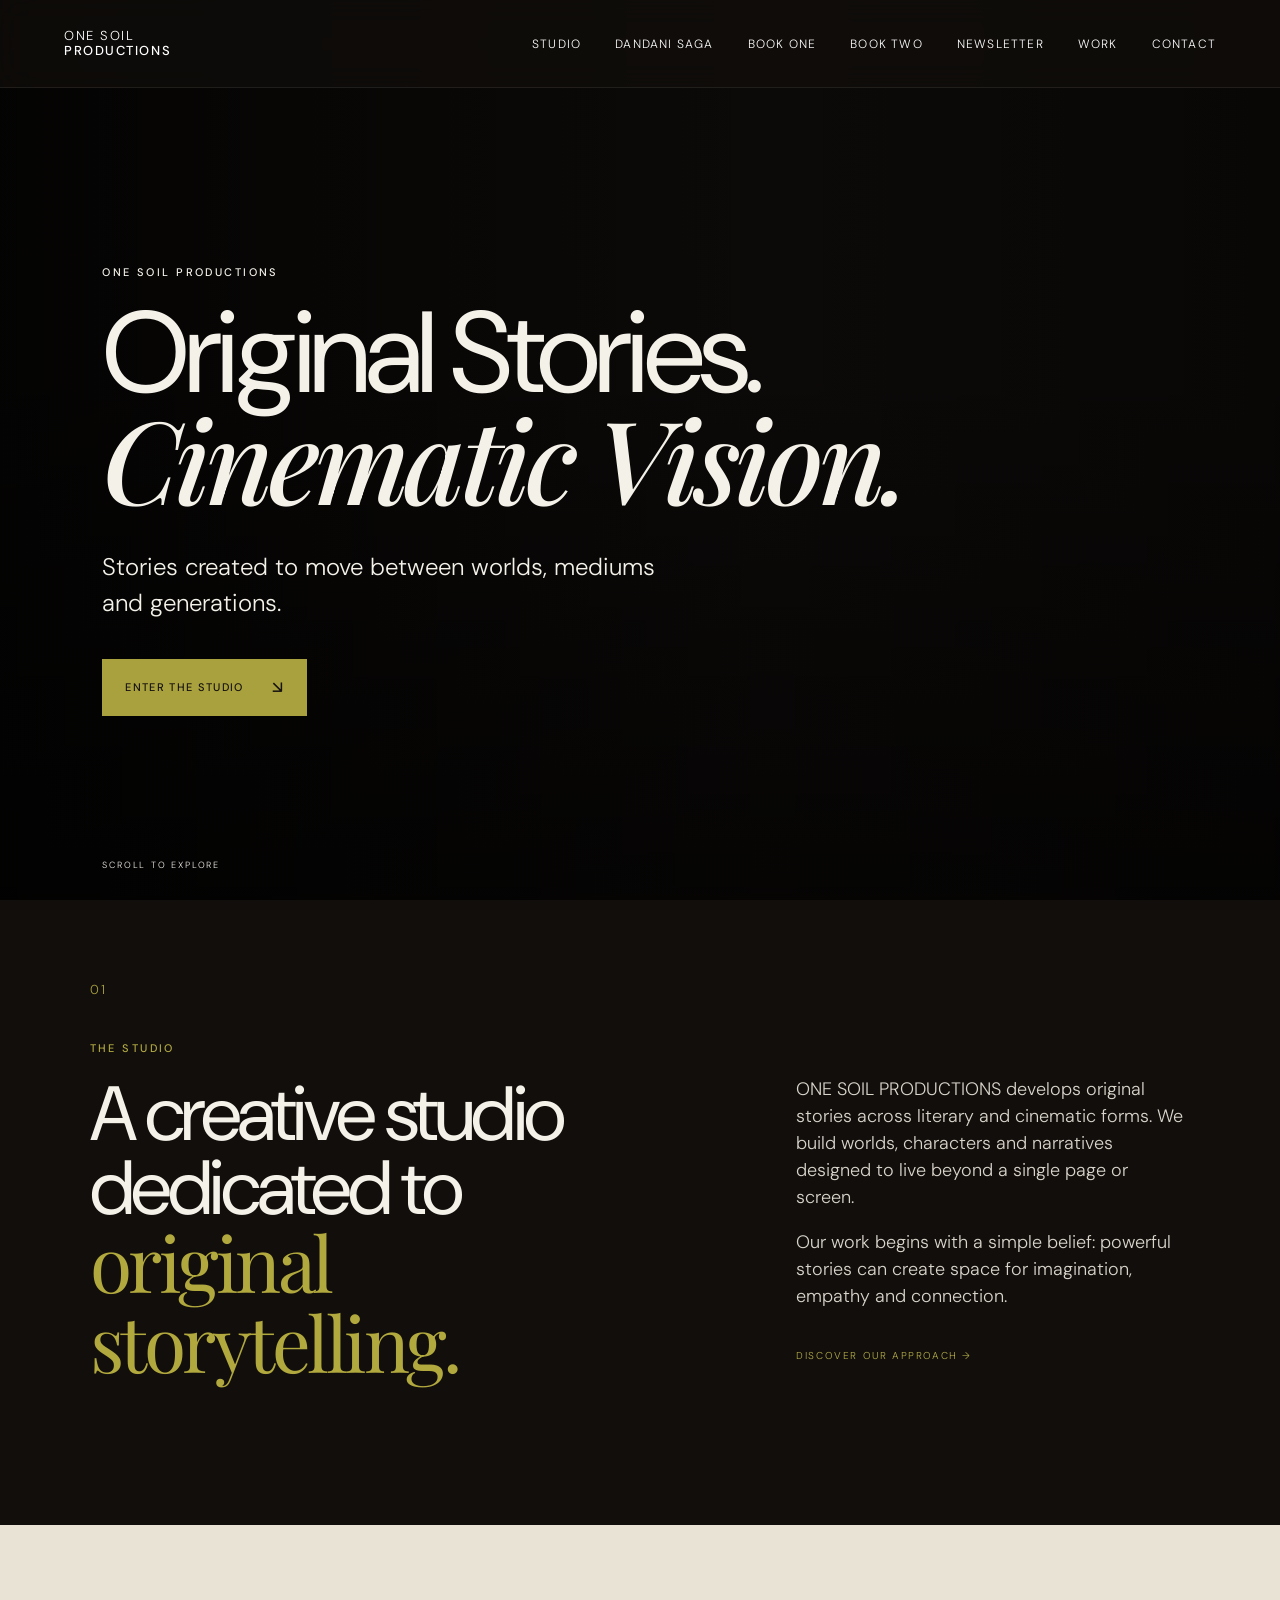
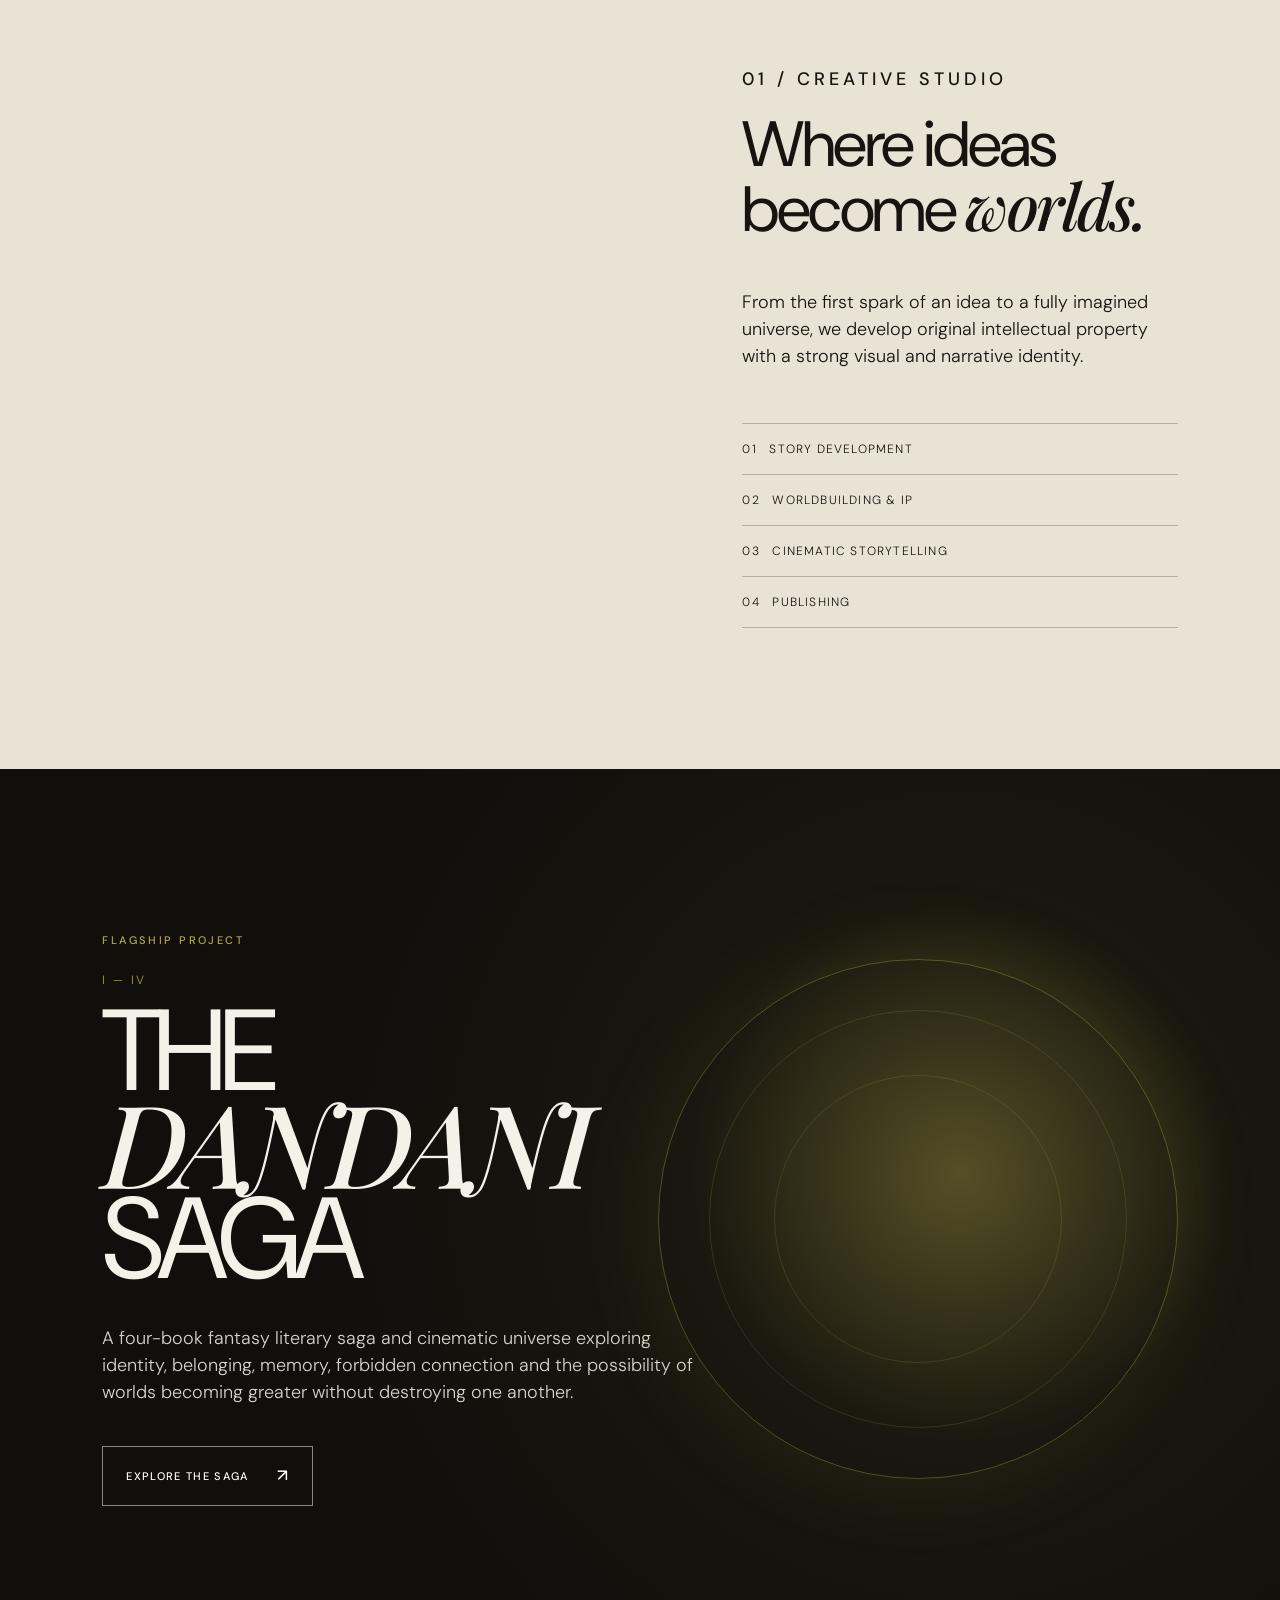
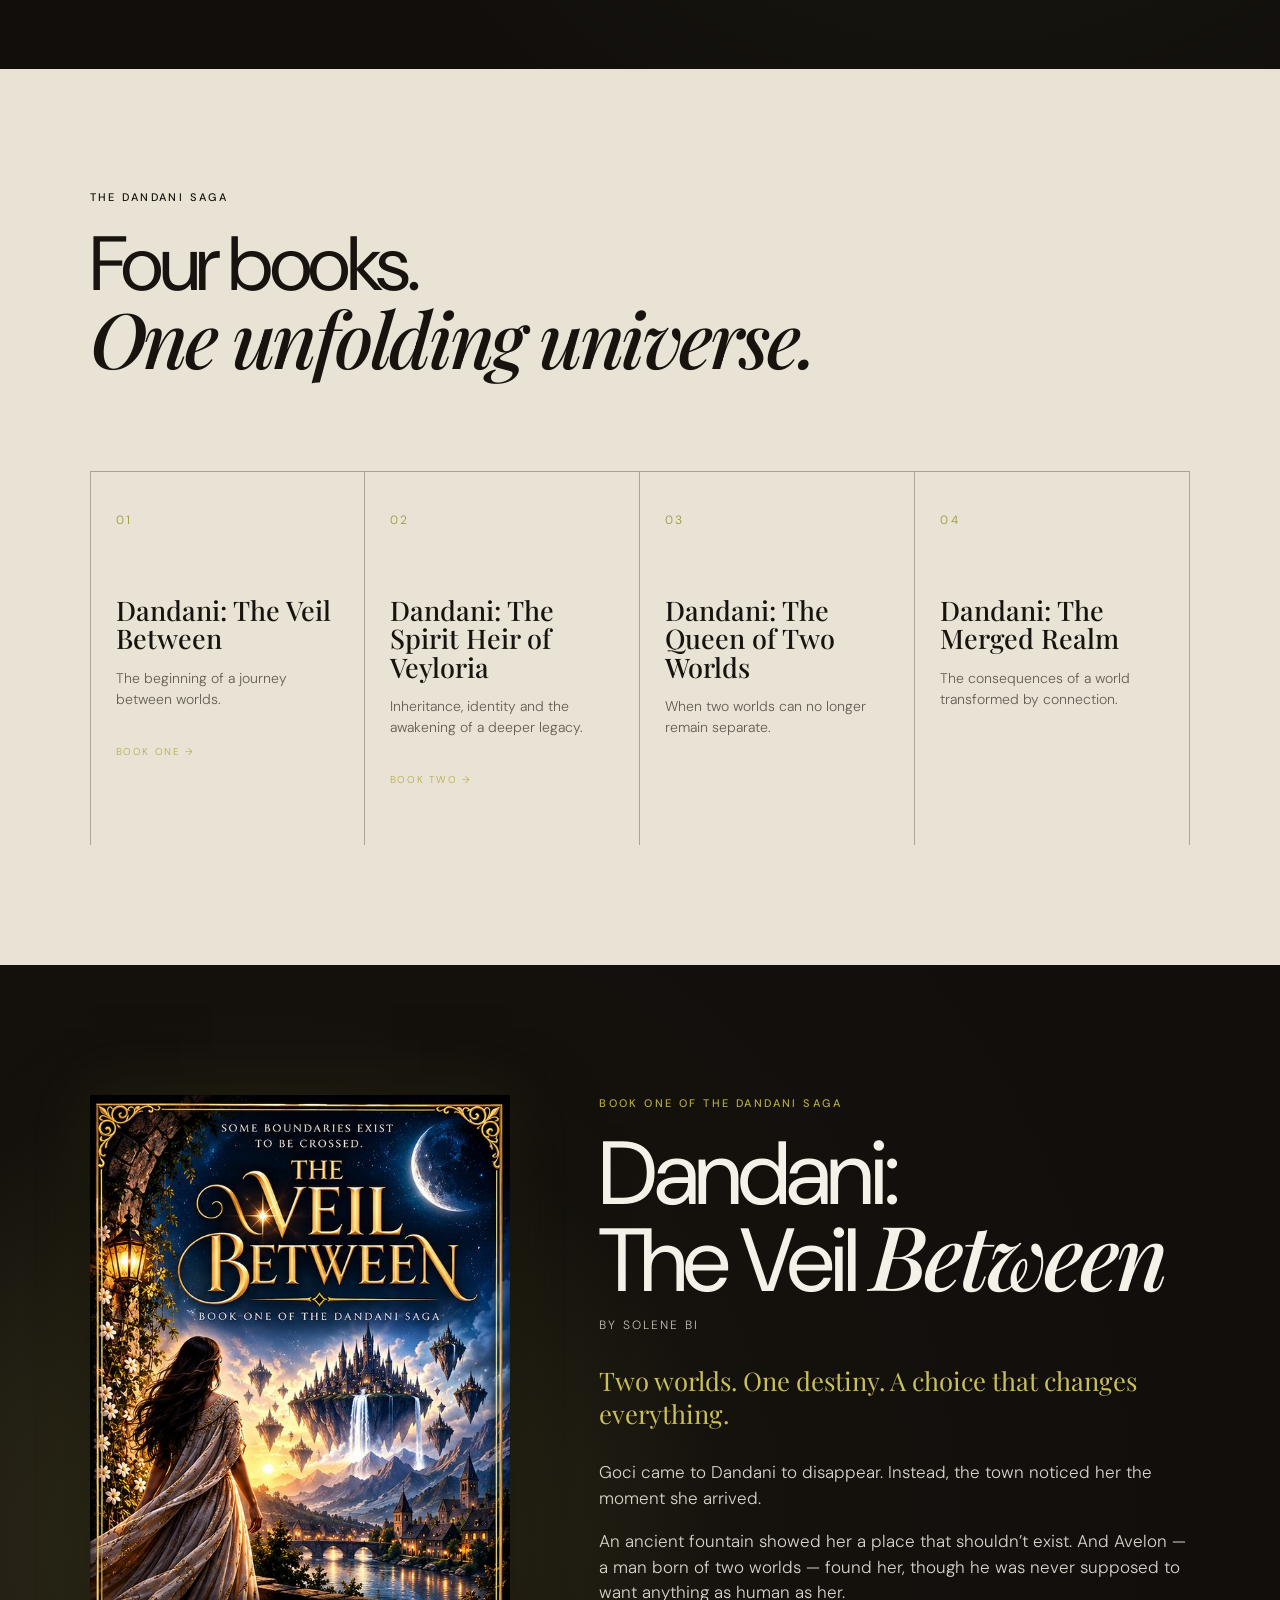
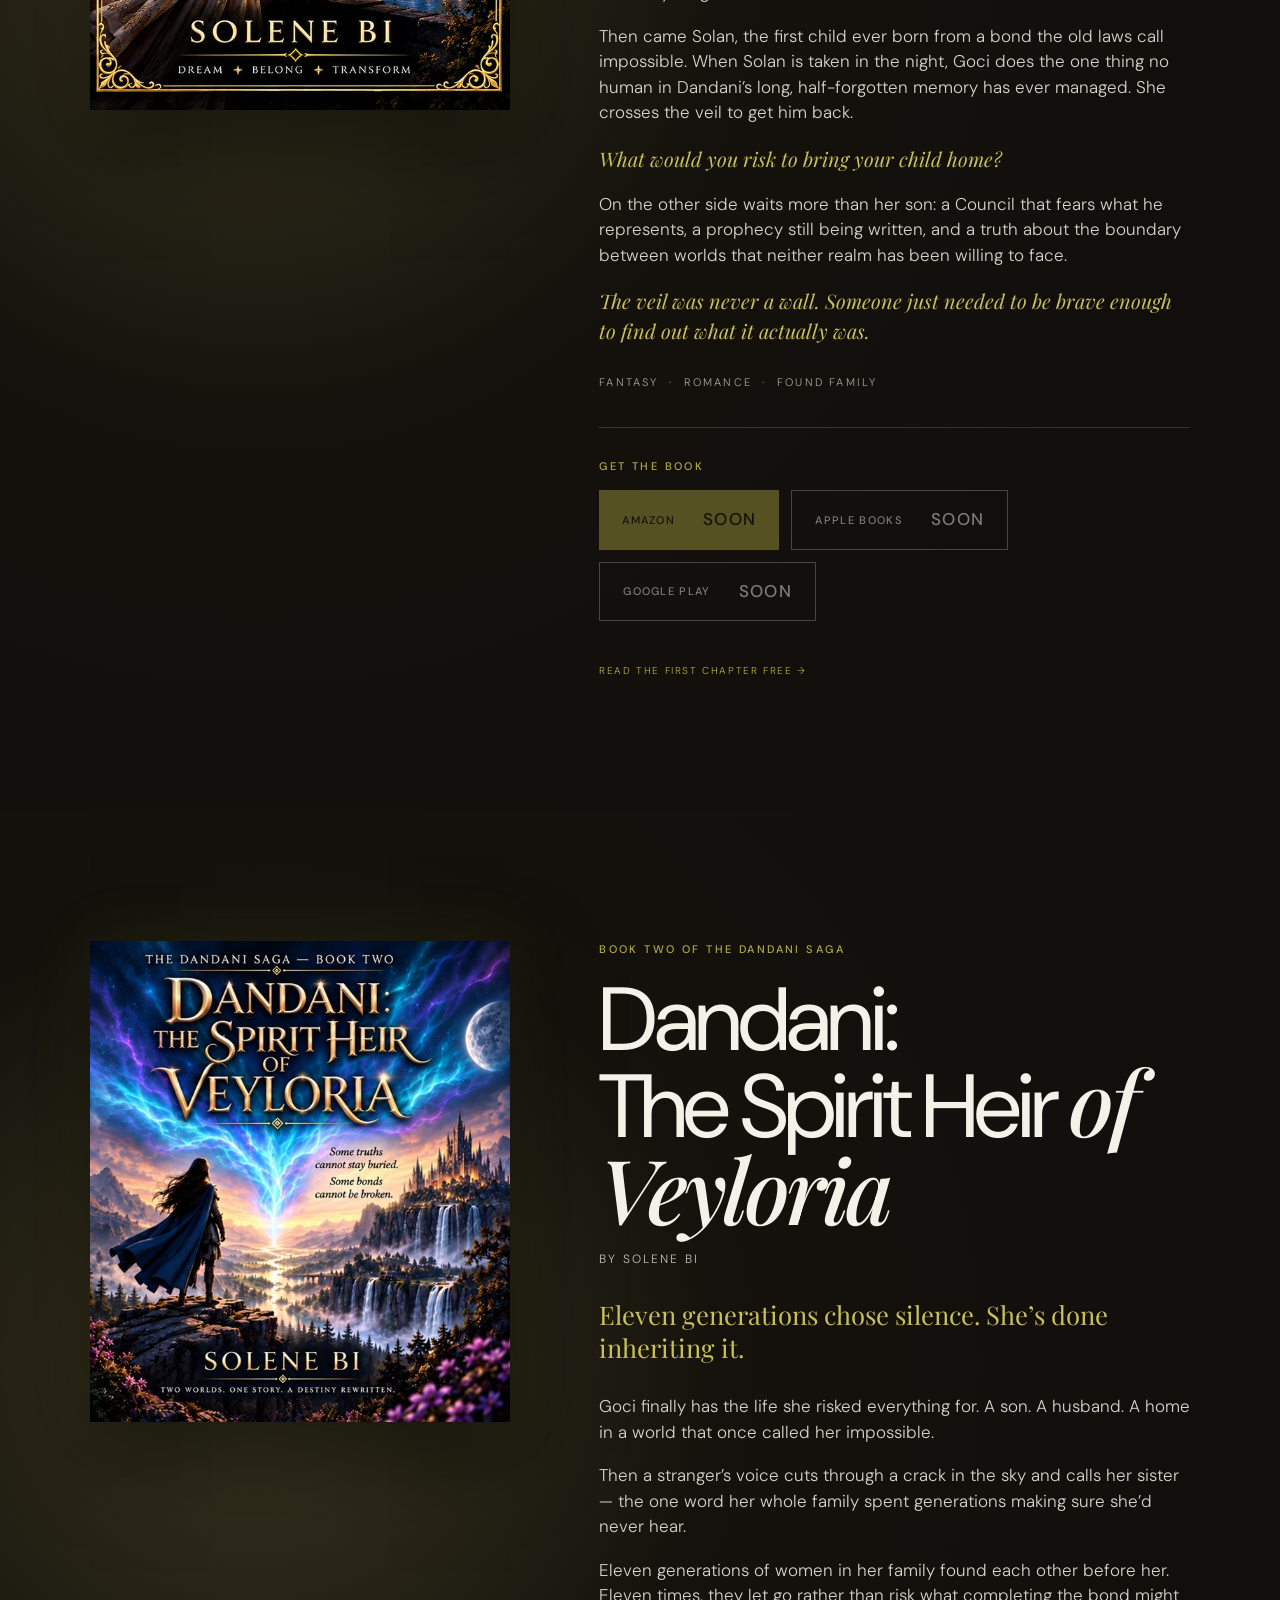
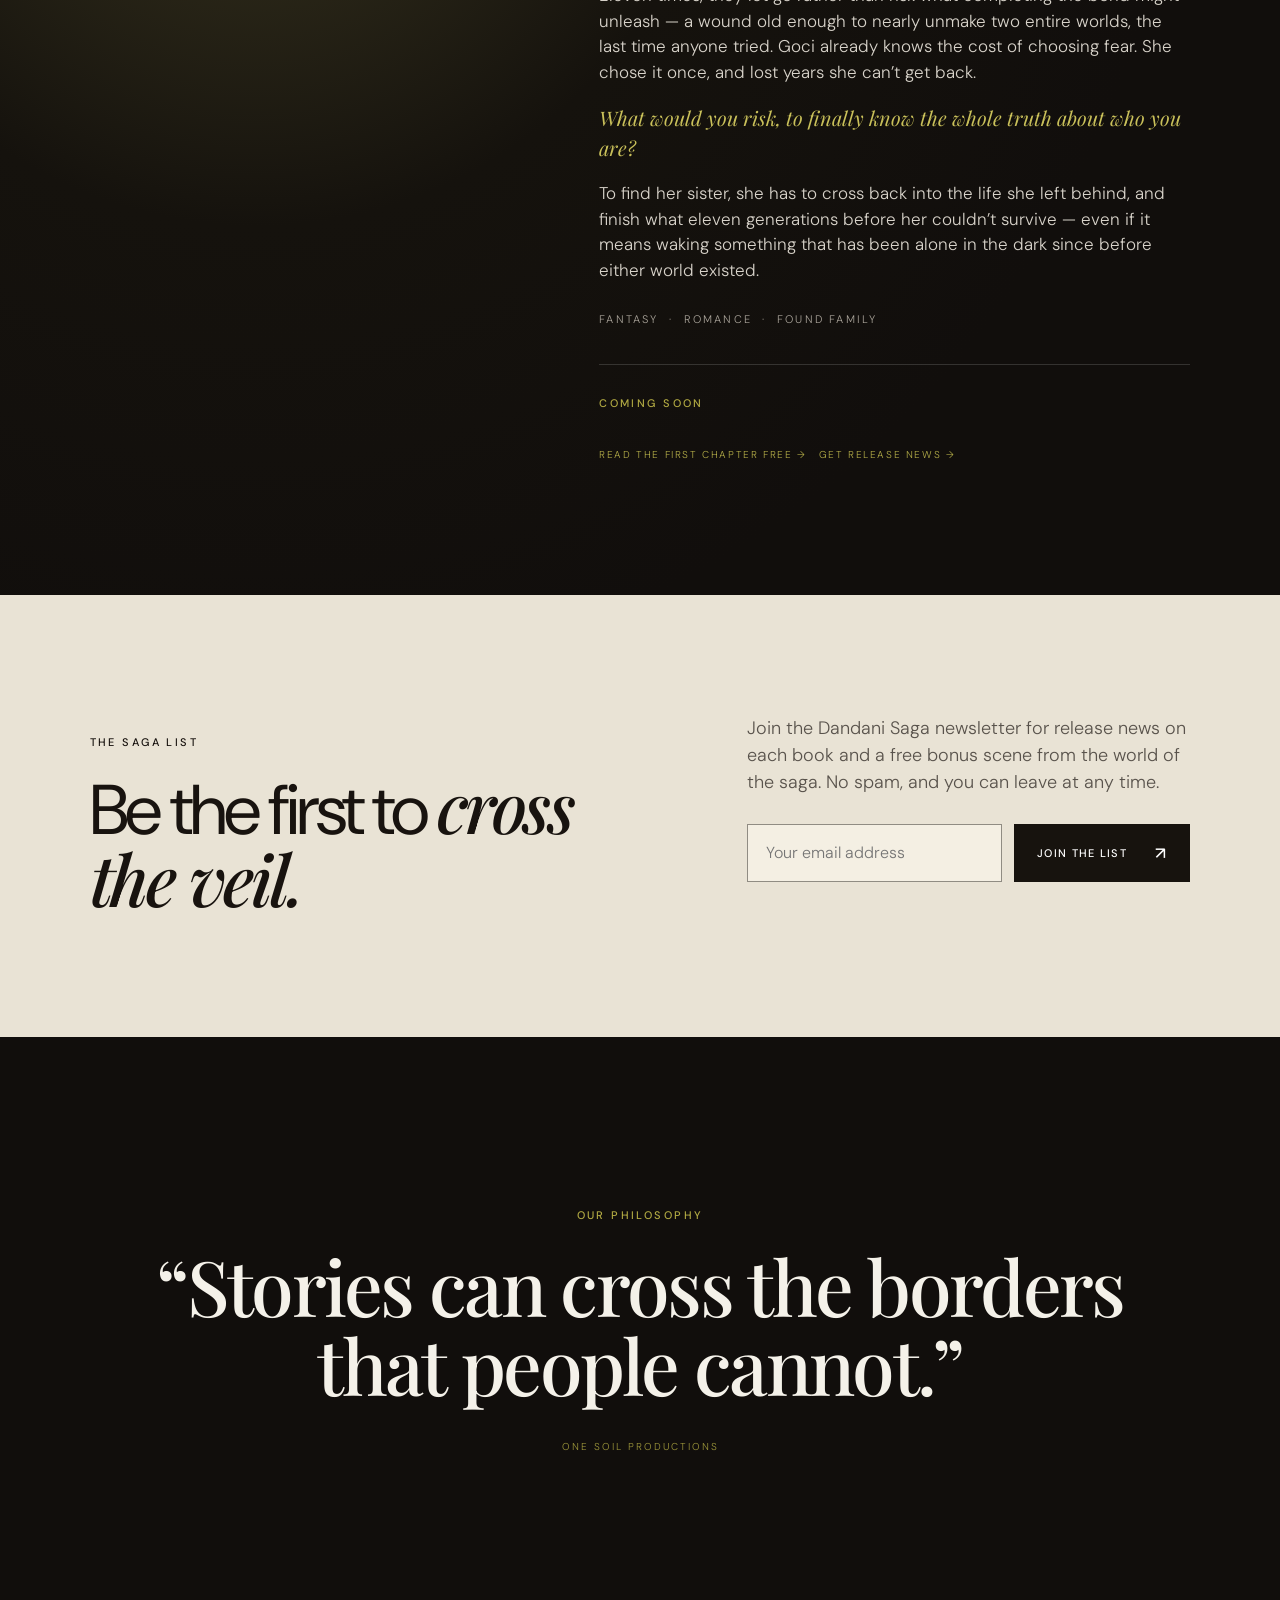
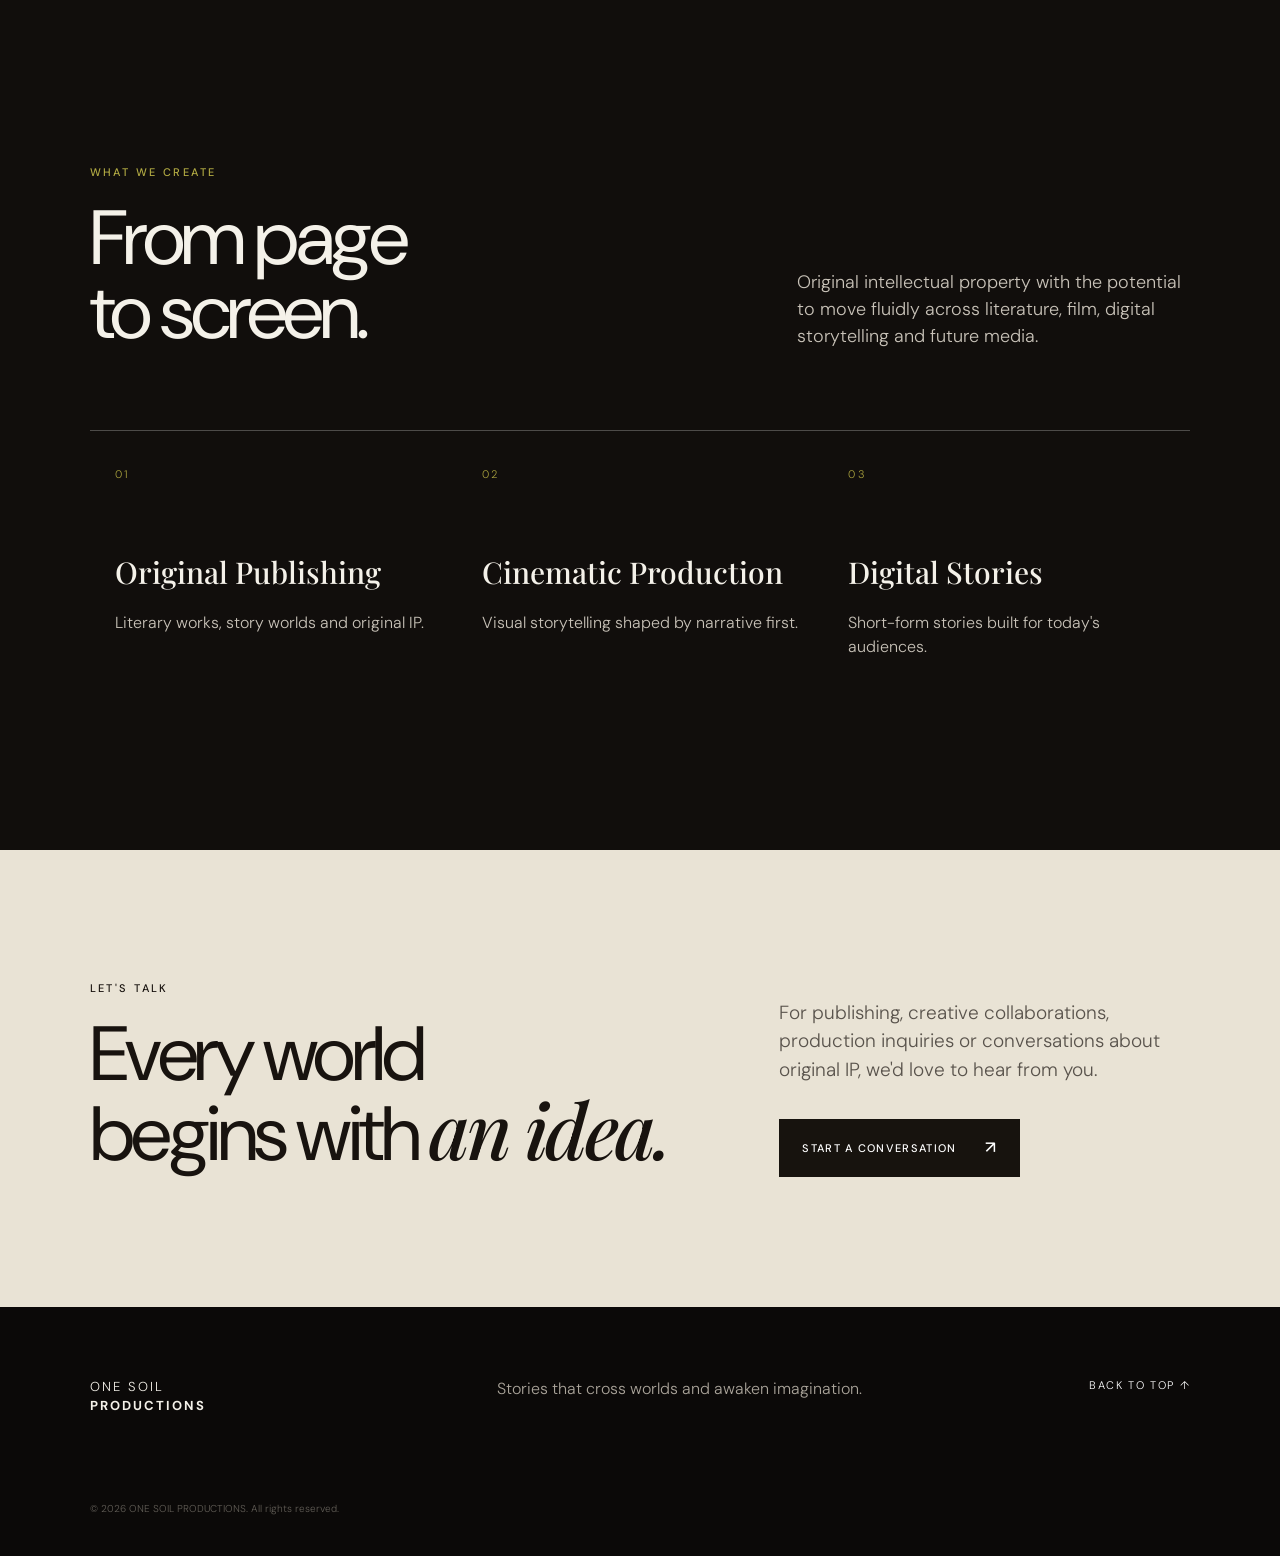
==== commit 5810bffa: "Add files via upload" ====
--- a/index.html
+++ b/index.html
@@ -1,12 +1,13 @@
-<!doctype html><html lang="en"><head><meta charset="utf-8"><meta name="viewport" content="width=device-width,initial-scale=1"><meta name="description" content="ONE SOIL PRODUCTIONS — original stories, cinematic vision, publishing and screen storytelling."><title>ONE SOIL PRODUCTIONS — Original Stories. Cinematic Vision.</title><meta property="og:title" content="The Veil Between — Book One of the Dandani Saga"><meta property="og:description" content="Goci crosses the veil to bring her child home. A fantasy of found family, forbidden connection and two worlds. By Solene Bi."><meta property="og:image" content="https://www.onesoilproductions.com/the-veil-between-cover.jpg"><meta property="og:type" content="website"><meta name="twitter:card" content="summary_large_image"><link rel="preconnect" href="https://fonts.googleapis.com"><link rel="preconnect" href="https://fonts.gstatic.com" crossorigin><link href="https://fonts.googleapis.com/css2?family=DM+Sans:wght@300;400;500;600&family=Playfair+Display:wght@500;600&display=swap" rel="stylesheet"><link rel="stylesheet" href="styles.css"></head><body>
-<header class="site-header"><a class="brand" href="#top">ONE SOIL<br><strong>PRODUCTIONS</strong></a><button class="menu-toggle" aria-label="Open menu"><span></span><span></span><span></span></button><nav class="nav"><a href="#studio">Studio</a><a href="#dandani">Dandani Saga</a><a href="#veil">Book One</a><a href="#newsletter">Newsletter</a><a href="#work">Work</a><a href="#contact">Contact</a></nav></header>
+<!doctype html><html lang="en"><head><meta charset="utf-8"><meta name="viewport" content="width=device-width,initial-scale=1"><meta name="description" content="ONE SOIL PRODUCTIONS — original stories, cinematic vision, publishing and screen storytelling."><title>ONE SOIL PRODUCTIONS — Original Stories. Cinematic Vision.</title><meta property="og:title" content="Dandani: The Veil Between — Book One of the Dandani Saga"><meta property="og:description" content="Goci crosses the veil to bring her child home. A fantasy of found family, forbidden connection and two worlds. By Solene Bi."><meta property="og:image" content="https://www.onesoilproductions.com/the-veil-between-cover.jpg"><meta property="og:type" content="website"><meta name="twitter:card" content="summary_large_image"><link rel="preconnect" href="https://fonts.googleapis.com"><link rel="preconnect" href="https://fonts.gstatic.com" crossorigin><link href="https://fonts.googleapis.com/css2?family=DM+Sans:wght@300;400;500;600&family=Playfair+Display:wght@500;600&display=swap" rel="stylesheet"><link rel="stylesheet" href="styles.css"></head><body>
+<header class="site-header"><a class="brand" href="#top">ONE SOIL<br><strong>PRODUCTIONS</strong></a><button class="menu-toggle" aria-label="Open menu"><span></span><span></span><span></span></button><nav class="nav"><a href="#studio">Studio</a><a href="#dandani">Dandani Saga</a><a href="#veil">Book One</a><a href="#spirit">Book Two</a><a href="#newsletter">Newsletter</a><a href="#work">Work</a><a href="#contact">Contact</a></nav></header>
 <main id="top">
 <section class="hero"><div class="hero-image"></div><div class="hero-overlay"></div><div class="hero-content"><p class="eyebrow">ONE SOIL PRODUCTIONS</p><h1>Original Stories.<br><em>Cinematic Vision.</em></h1><p class="hero-lede">Stories created to move between worlds, mediums and generations.</p><a class="button gold-button" href="#studio">Enter the Studio <span>↘</span></a></div><div class="scroll">SCROLL TO EXPLORE</div></section>
 <section class="manifesto dark" id="studio"><div class="number">01</div><div class="manifesto-grid"><div><p class="eyebrow gold">THE STUDIO</p><h2>A creative studio dedicated to <span>original storytelling.</span></h2></div><div class="copy"><p>ONE SOIL PRODUCTIONS develops original stories across literary and cinematic forms. We build worlds, characters and narratives designed to live beyond a single page or screen.</p><p>Our work begins with a simple belief: powerful stories can create space for imagination, empathy and connection.</p><a class="text-link" href="#work">Discover our approach →</a></div></div></section>
 <section class="split cream"><div class="split-image"></div><div class="split-copy"><p class="eyebrow">01 / CREATIVE STUDIO</p><h2>Where ideas become <em>worlds.</em></h2><p>From the first spark of an idea to a fully imagined universe, we develop original intellectual property with a strong visual and narrative identity.</p><div class="mini-list"><div>01 &nbsp; Story Development</div><div>02 &nbsp; Worldbuilding &amp; IP</div><div>03 &nbsp; Cinematic Storytelling</div><div>04 &nbsp; Publishing</div></div></div></section>
 <section class="dandani dark" id="dandani"><div class="orb"></div><div class="dandani-content"><p class="eyebrow gold">FLAGSHIP PROJECT</p><p class="roman">I — IV</p><h2>THE<br><em>DANDANI</em><br>SAGA</h2><p class="intro">A four-book fantasy literary saga and cinematic universe exploring identity, belonging, memory, forbidden connection and the possibility of worlds becoming greater without destroying one another.</p><a class="button outline" href="#books">Explore the Saga <span>↗</span></a></div></section>
-<section class="books cream" id="books"><div class="section-heading"><p class="eyebrow">THE DANDANI SAGA</p><h2>Four books.<br><em>One unfolding universe.</em></h2></div><div class="book-grid"><article><span>01</span><h3>The Veil Between</h3><p>The beginning of a journey between worlds.</p><a class="text-link" href="#veil">Book One →</a></article><article><span>02</span><h3>The Spirit Heir of Veyloria</h3><p>Inheritance, identity and the awakening of a deeper legacy.</p></article><article><span>03</span><h3>The Queen of Two Worlds</h3><p>When two worlds can no longer remain separate.</p></article><article><span>04</span><h3>The Merged Realm</h3><p>The consequences of a world transformed by connection.</p></article></div></section>
-<section class="veil dark" id="veil"><div class="veil-grid"><div class="veil-cover"><img src="the-veil-between-cover.jpg" srcset="the-veil-between-cover-small.jpg 600w, the-veil-between-cover.jpg 900w" sizes="(max-width:800px) 70vw, 420px" alt="Cover of The Veil Between, Book One of the Dandani Saga, by Solene Bi" width="900" height="1317" loading="lazy"></div><div class="veil-copy"><p class="eyebrow gold">BOOK ONE OF THE DANDANI SAGA</p><h2>The Veil<br><em>Between</em></h2><p class="byline">by Solene Bi</p><p class="tagline">Two worlds. One destiny. A choice that changes everything.</p><div class="blurb"><p>Goci came to Dandani to disappear. Instead, the town noticed her the moment she arrived.</p><p>An ancient fountain showed her a place that shouldn’t exist. And Avelon — a man born of two worlds — found her, though he was never supposed to want anything as human as her.</p><p>Then came Solan, the first child ever born from a bond the old laws call impossible. When Solan is taken in the night, Goci does the one thing no human in Dandani’s long, half-forgotten memory has ever managed. She crosses the veil to get him back.</p><p class="pull">What would you risk to bring your child home?</p><p>On the other side waits more than her son: a Council that fears what he represents, a prophecy still being written, and a truth about the boundary between worlds that neither realm has been willing to face.</p><p class="pull">The veil was never a wall. Someone just needed to be brave enough to find out what it actually was.</p></div><p class="genres">Fantasy &nbsp;·&nbsp; Romance &nbsp;·&nbsp; Found Family</p><div class="buy"><p class="eyebrow gold">GET THE BOOK</p><div class="buy-row"><a class="button gold-button" data-store="amazon" href="#veil">Amazon <span>↗</span></a><a class="button outline" data-store="apple" href="#veil">Apple Books <span>↗</span></a><a class="button outline" data-store="google" href="#veil">Google Play <span>↗</span></a><a class="button outline" data-store="lulu" href="#veil">Lulu <span>↗</span></a></div><a class="text-link" href="sample.html">Read the first chapter free →</a></div></div></div></section>
+<section class="books cream" id="books"><div class="section-heading"><p class="eyebrow">THE DANDANI SAGA</p><h2>Four books.<br><em>One unfolding universe.</em></h2></div><div class="book-grid"><article><span>01</span><h3>Dandani: The Veil Between</h3><p>The beginning of a journey between worlds.</p><a class="text-link" href="#veil">Book One →</a></article><article><span>02</span><h3>Dandani: The Spirit Heir of Veyloria</h3><p>Inheritance, identity and the awakening of a deeper legacy.</p><a class="text-link" href="#spirit">Book Two →</a></article><article><span>03</span><h3>Dandani: The Queen of Two Worlds</h3><p>When two worlds can no longer remain separate.</p></article><article><span>04</span><h3>Dandani: The Merged Realm</h3><p>The consequences of a world transformed by connection.</p></article></div></section>
+<section class="veil dark" id="veil"><div class="veil-grid"><div class="veil-cover"><img src="the-veil-between-cover.jpg" srcset="the-veil-between-cover-small.jpg 600w, the-veil-between-cover.jpg 900w" sizes="(max-width:800px) 70vw, 420px" alt="Cover of Dandani: The Veil Between, Book One of the Dandani Saga, by Solene Bi" width="900" height="1317" loading="lazy"></div><div class="veil-copy"><p class="eyebrow gold">BOOK ONE OF THE DANDANI SAGA</p><h2>Dandani:<br>The Veil <em>Between</em></h2><p class="byline">by Solene Bi</p><p class="tagline">Two worlds. One destiny. A choice that changes everything.</p><div class="blurb"><p>Goci came to Dandani to disappear. Instead, the town noticed her the moment she arrived.</p><p>An ancient fountain showed her a place that shouldn’t exist. And Avelon — a man born of two worlds — found her, though he was never supposed to want anything as human as her.</p><p>Then came Solan, the first child ever born from a bond the old laws call impossible. When Solan is taken in the night, Goci does the one thing no human in Dandani’s long, half-forgotten memory has ever managed. She crosses the veil to get him back.</p><p class="pull">What would you risk to bring your child home?</p><p>On the other side waits more than her son: a Council that fears what he represents, a prophecy still being written, and a truth about the boundary between worlds that neither realm has been willing to face.</p><p class="pull">The veil was never a wall. Someone just needed to be brave enough to find out what it actually was.</p></div><p class="genres">Fantasy &nbsp;·&nbsp; Romance &nbsp;·&nbsp; Found Family</p><div class="buy"><p class="eyebrow gold">GET THE BOOK</p><div class="buy-row"><a class="button gold-button" data-store="amazon" href="#veil">Amazon <span>↗</span></a><a class="button outline" data-store="apple" href="#veil">Apple Books <span>↗</span></a><a class="button outline" data-store="google" href="#veil">Google Play <span>↗</span></a></div><a class="text-link" href="sample.html">Read the first chapter free →</a></div></div></div></section>
+<section class="veil dark" id="spirit"><div class="veil-grid"><div class="veil-cover"><img src="the-spirit-heir-cover.jpg" srcset="the-spirit-heir-cover-small.jpg 600w, the-spirit-heir-cover.jpg 808w" sizes="(max-width:800px) 70vw, 420px" alt="Cover of Dandani: The Spirit Heir of Veyloria, Book Two of the Dandani Saga, by Solene Bi" width="808" height="925" loading="lazy"></div><div class="veil-copy"><p class="eyebrow gold">BOOK TWO OF THE DANDANI SAGA</p><h2>Dandani:<br>The Spirit Heir <em>of Veyloria</em></h2><p class="byline">by Solene Bi</p><p class="tagline">Eleven generations chose silence. She’s done inheriting it.</p><div class="blurb"><p>Goci finally has the life she risked everything for. A son. A husband. A home in a world that once called her impossible.</p><p>Then a stranger’s voice cuts through a crack in the sky and calls her sister — the one word her whole family spent generations making sure she’d never hear.</p><p>Eleven generations of women in her family found each other before her. Eleven times, they let go rather than risk what completing the bond might unleash — a wound old enough to nearly unmake two entire worlds, the last time anyone tried. Goci already knows the cost of choosing fear. She chose it once, and lost years she can’t get back.</p><p class="pull">What would you risk, to finally know the whole truth about who you are?</p><p>To find her sister, she has to cross back into the life she left behind, and finish what eleven generations before her couldn’t survive — even if it means waking something that has been alone in the dark since before either world existed.</p></div><p class="genres">Fantasy &nbsp;·&nbsp; Romance &nbsp;·&nbsp; Found Family</p><div class="buy"><p class="eyebrow gold">COMING SOON</p><a class="text-link" href="sample-two.html">Read the first chapter free →</a> &nbsp; <a class="text-link" href="#newsletter">Get release news →</a></div></div></div></section>
 <section class="newsletter cream" id="newsletter"><div class="newsletter-grid"><div><p class="eyebrow">THE SAGA LIST</p><h2>Be the first to <em>cross the veil.</em></h2></div><div><p>Join the Dandani Saga newsletter for release news on each book and a free bonus scene from the world of the saga. No spam, and you can leave at any time.</p><form class="signup" id="signup" novalidate><label class="sr" for="signup-email">Email address</label><input id="signup-email" type="email" name="email" placeholder="Your email address" autocomplete="email" required><button class="button dark-button" type="submit">Join the list <span>↗</span></button></form><p class="form-note" id="signup-note" role="status" aria-live="polite"></p></div></div></section>
 <section class="statement dark"><p class="eyebrow gold">OUR PHILOSOPHY</p><blockquote>“Stories can cross the borders<br>that people cannot.”</blockquote><p class="attribution">ONE SOIL PRODUCTIONS</p></section>
 <section class="work dark" id="work"><div class="work-heading"><div><p class="eyebrow gold">WHAT WE CREATE</p><h2>From page<br>to screen.</h2></div><p>Original intellectual property with the potential to move fluidly across literature, film, digital storytelling and future media.</p></div><div class="work-cards"><article><span>01</span><h3>Original Publishing</h3><p>Literary works, story worlds and original IP.</p></article><article><span>02</span><h3>Cinematic Production</h3><p>Visual storytelling shaped by narrative first.</p></article><article><span>03</span><h3>Digital Stories</h3><p>Short-form stories built for today's audiences.</p></article></div></section>
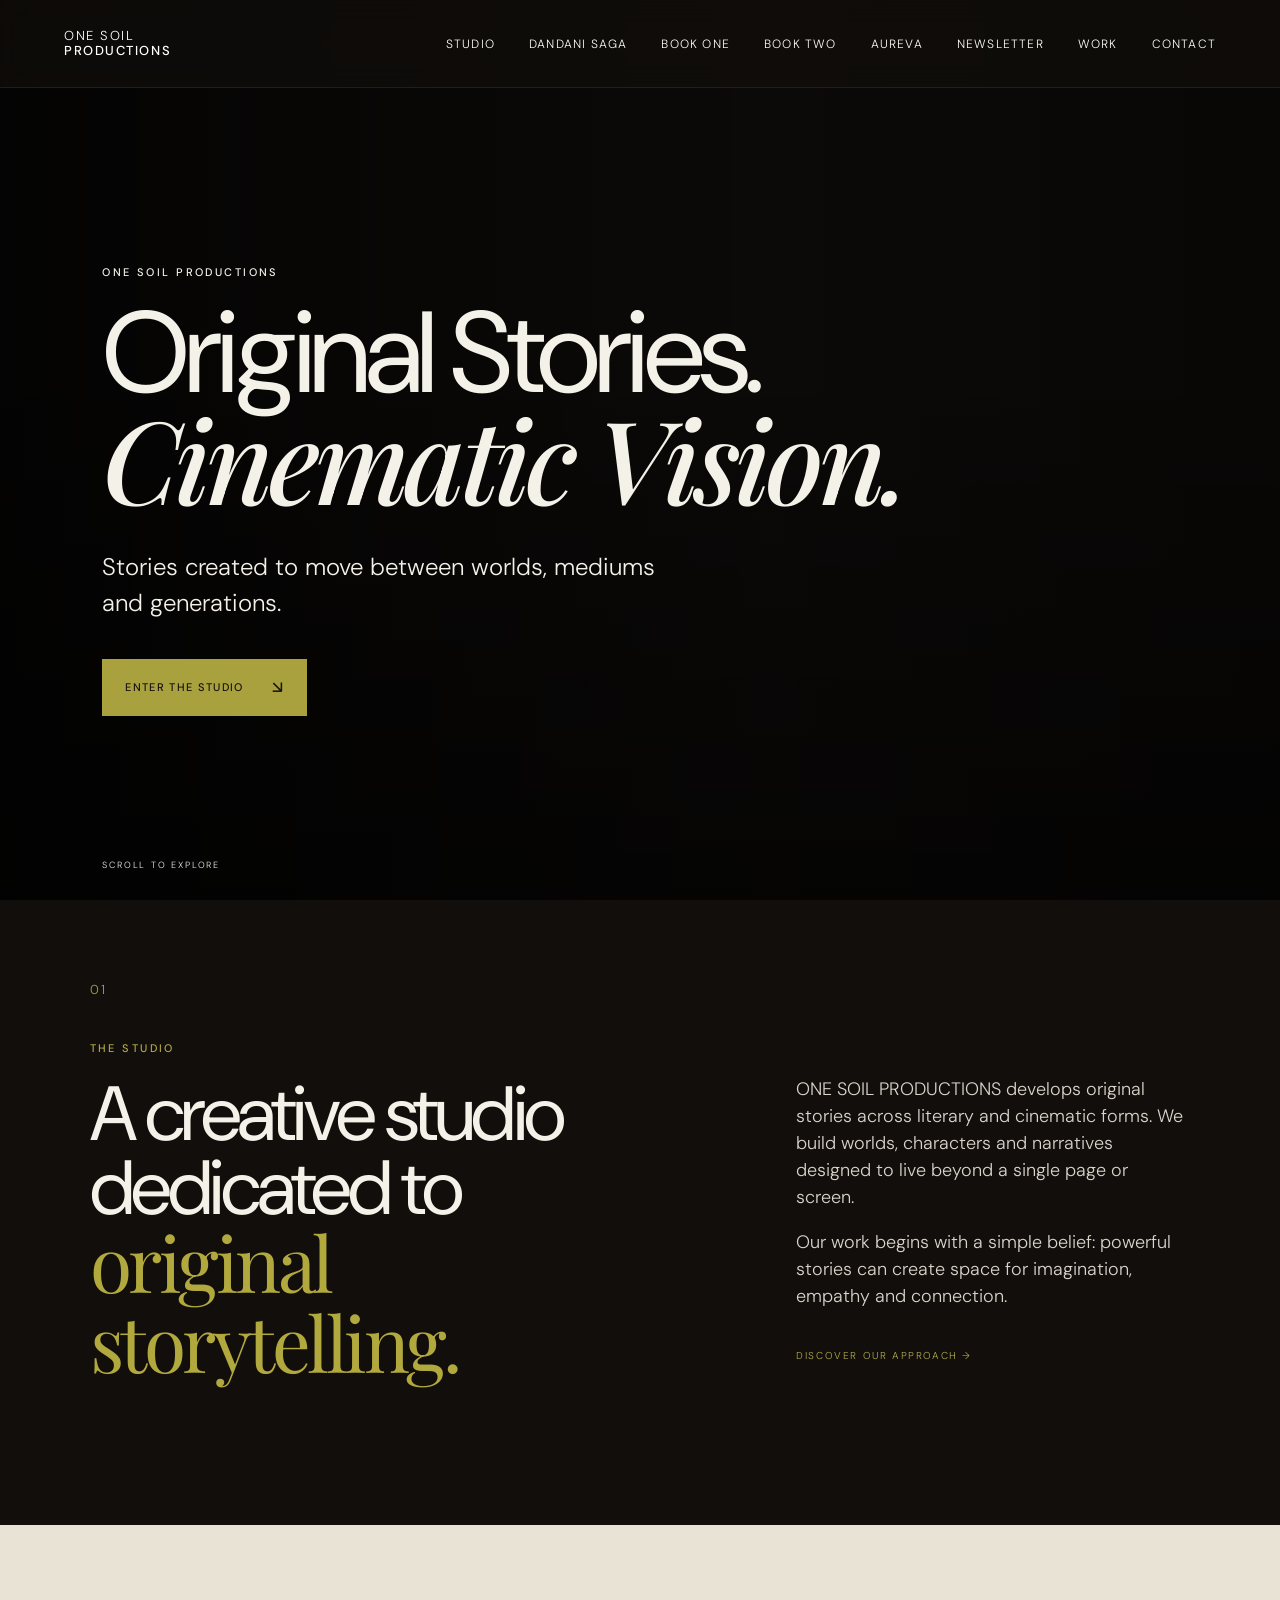
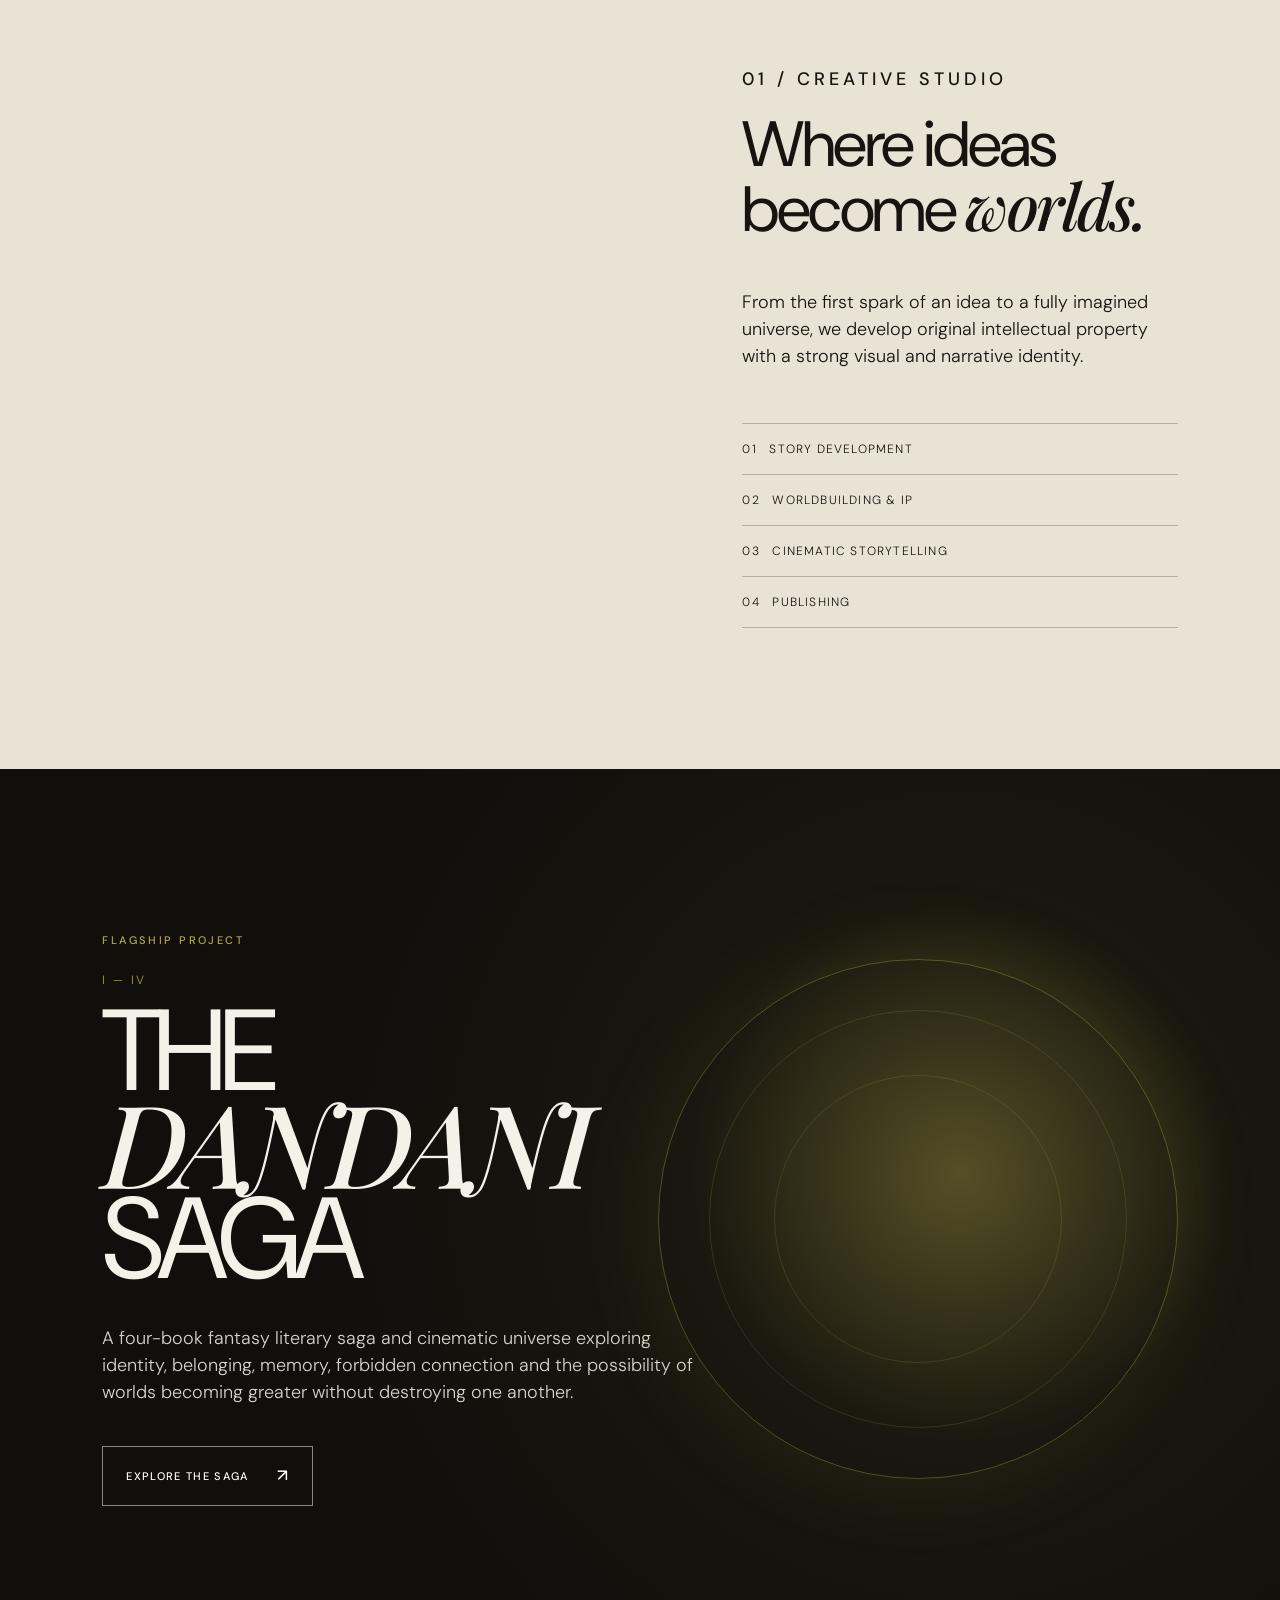
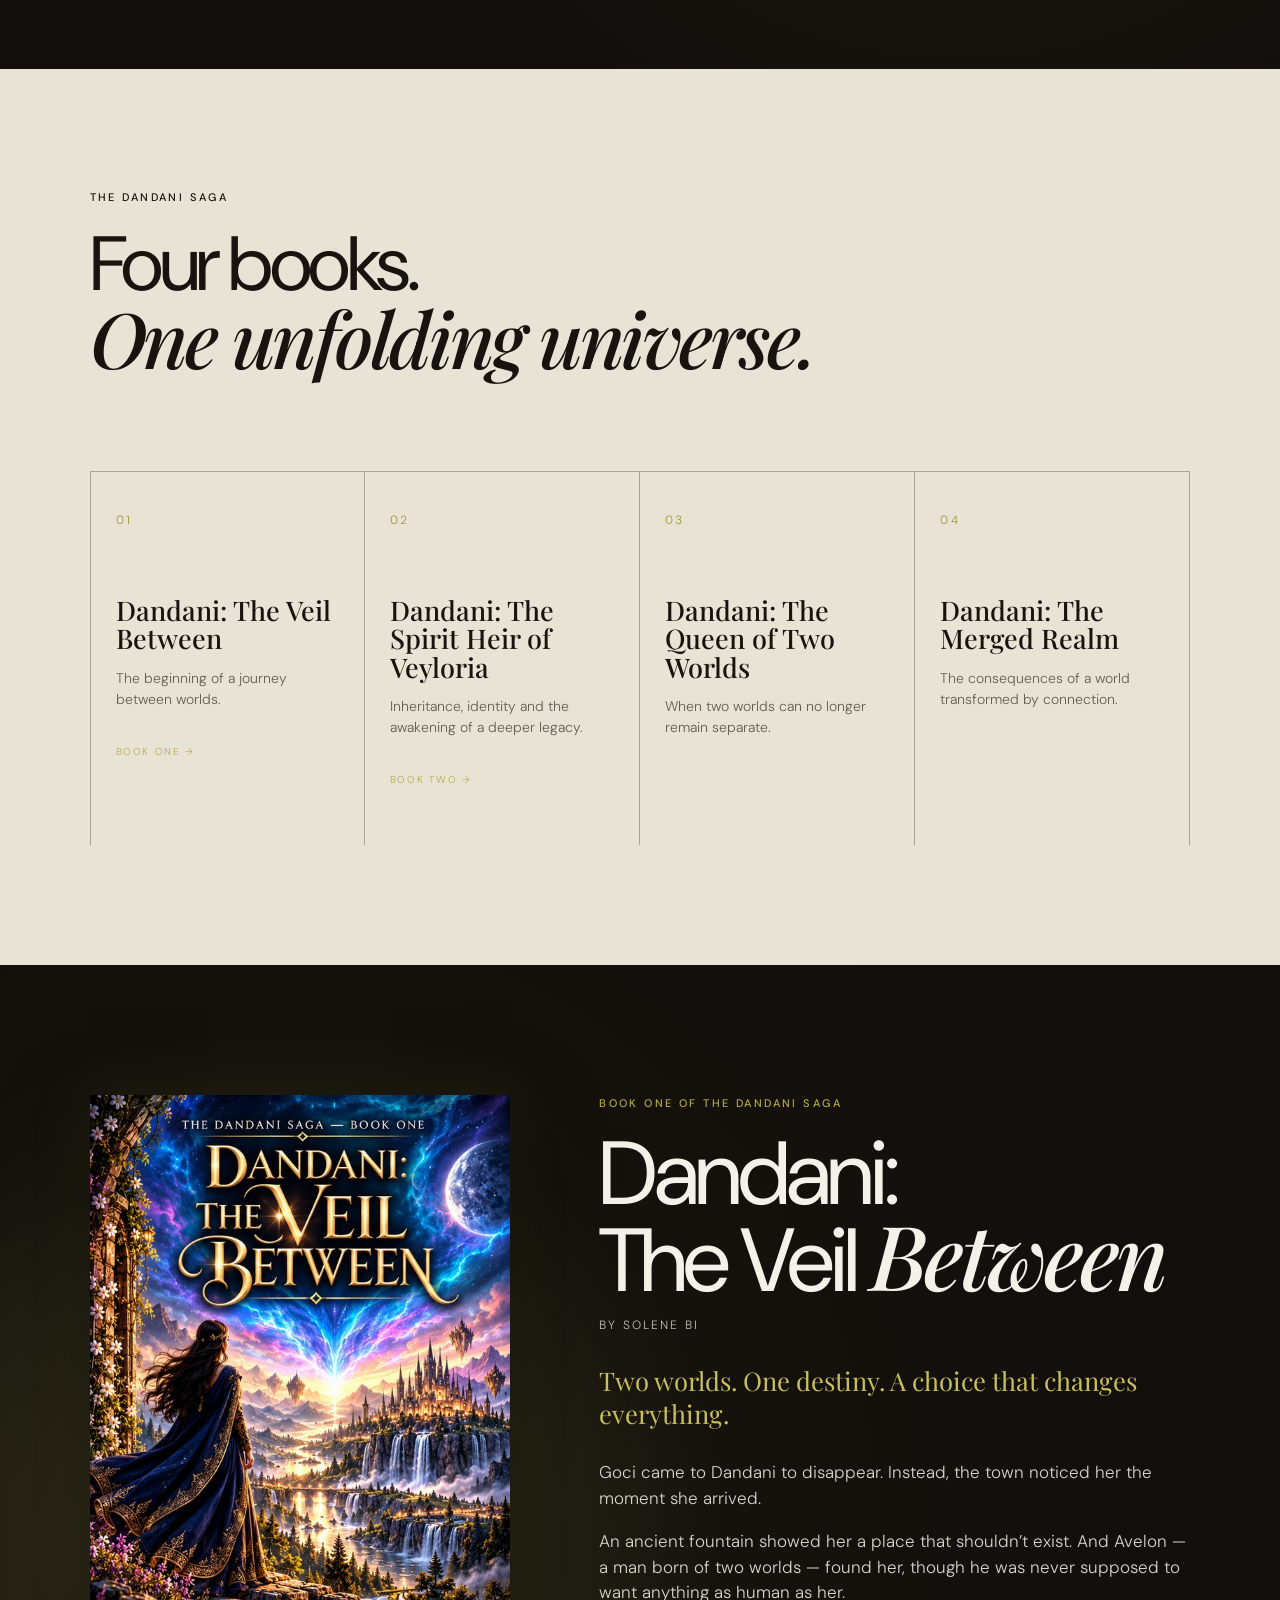
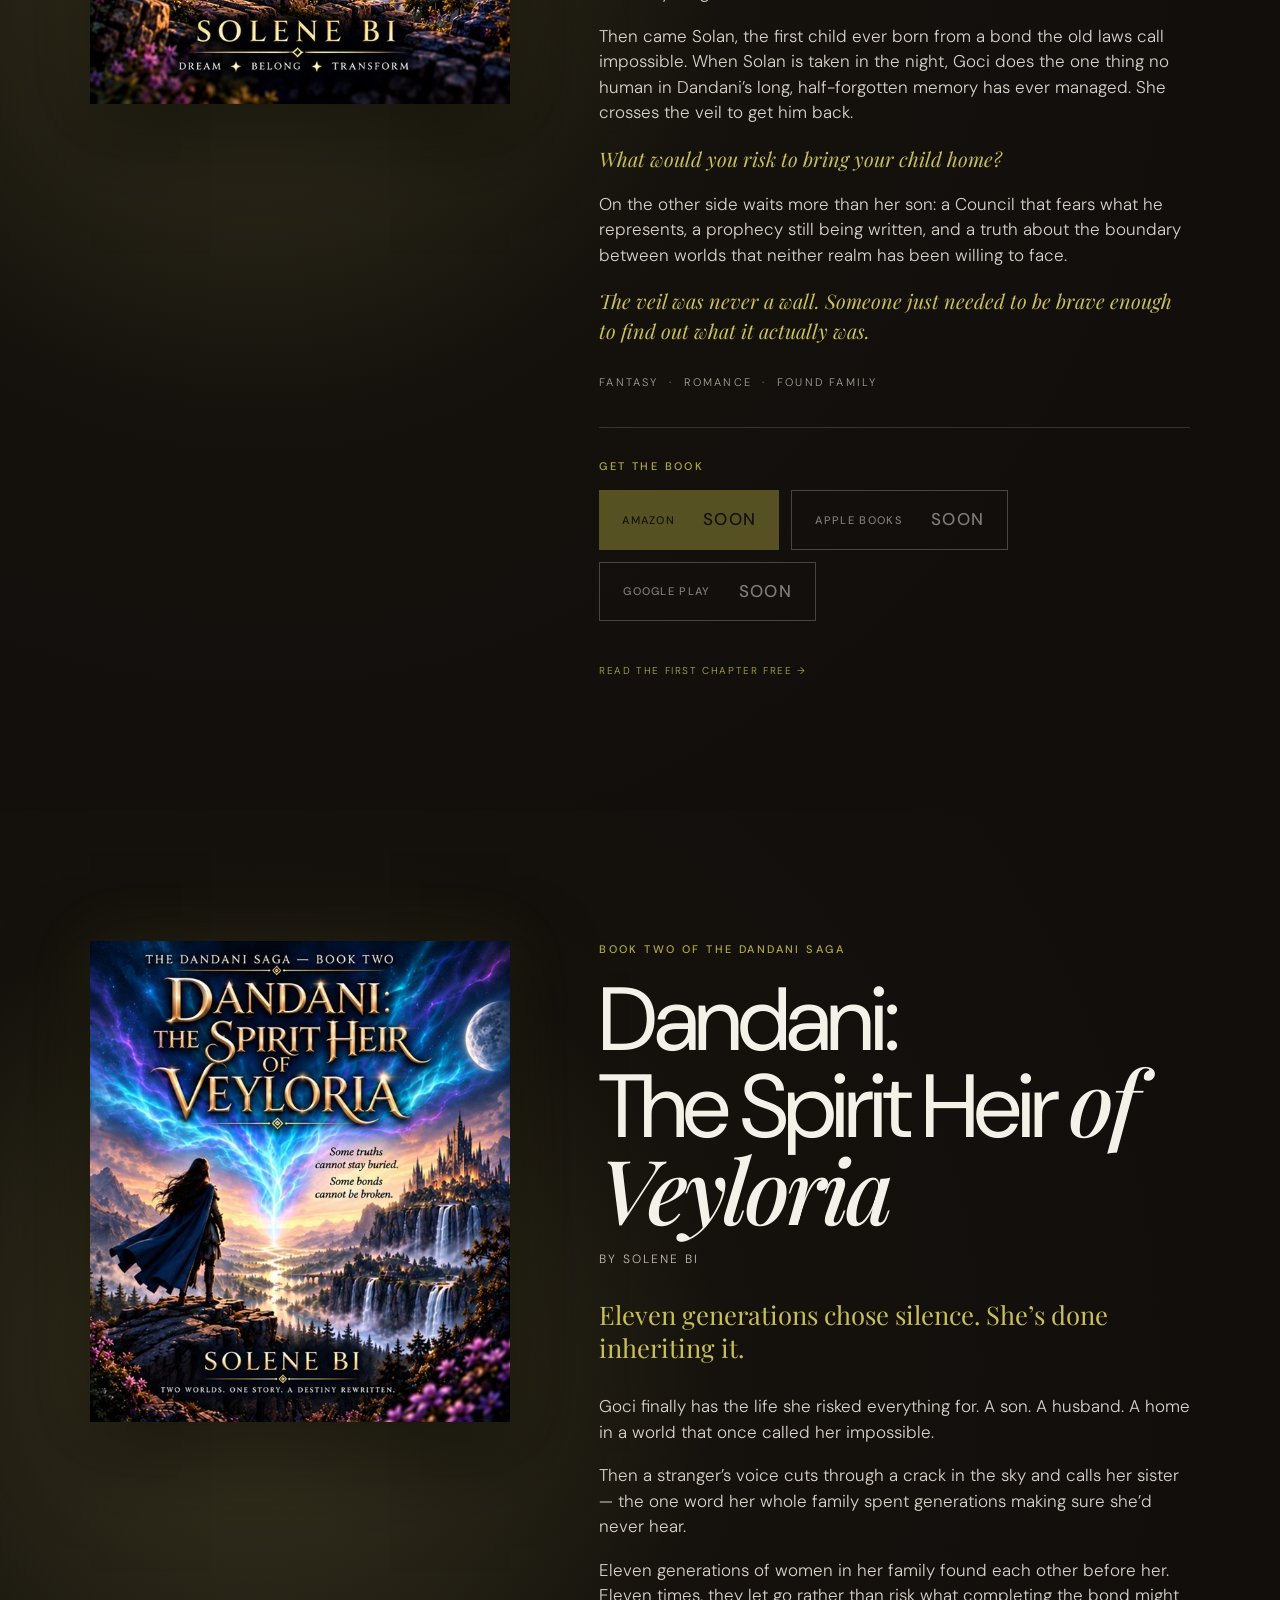
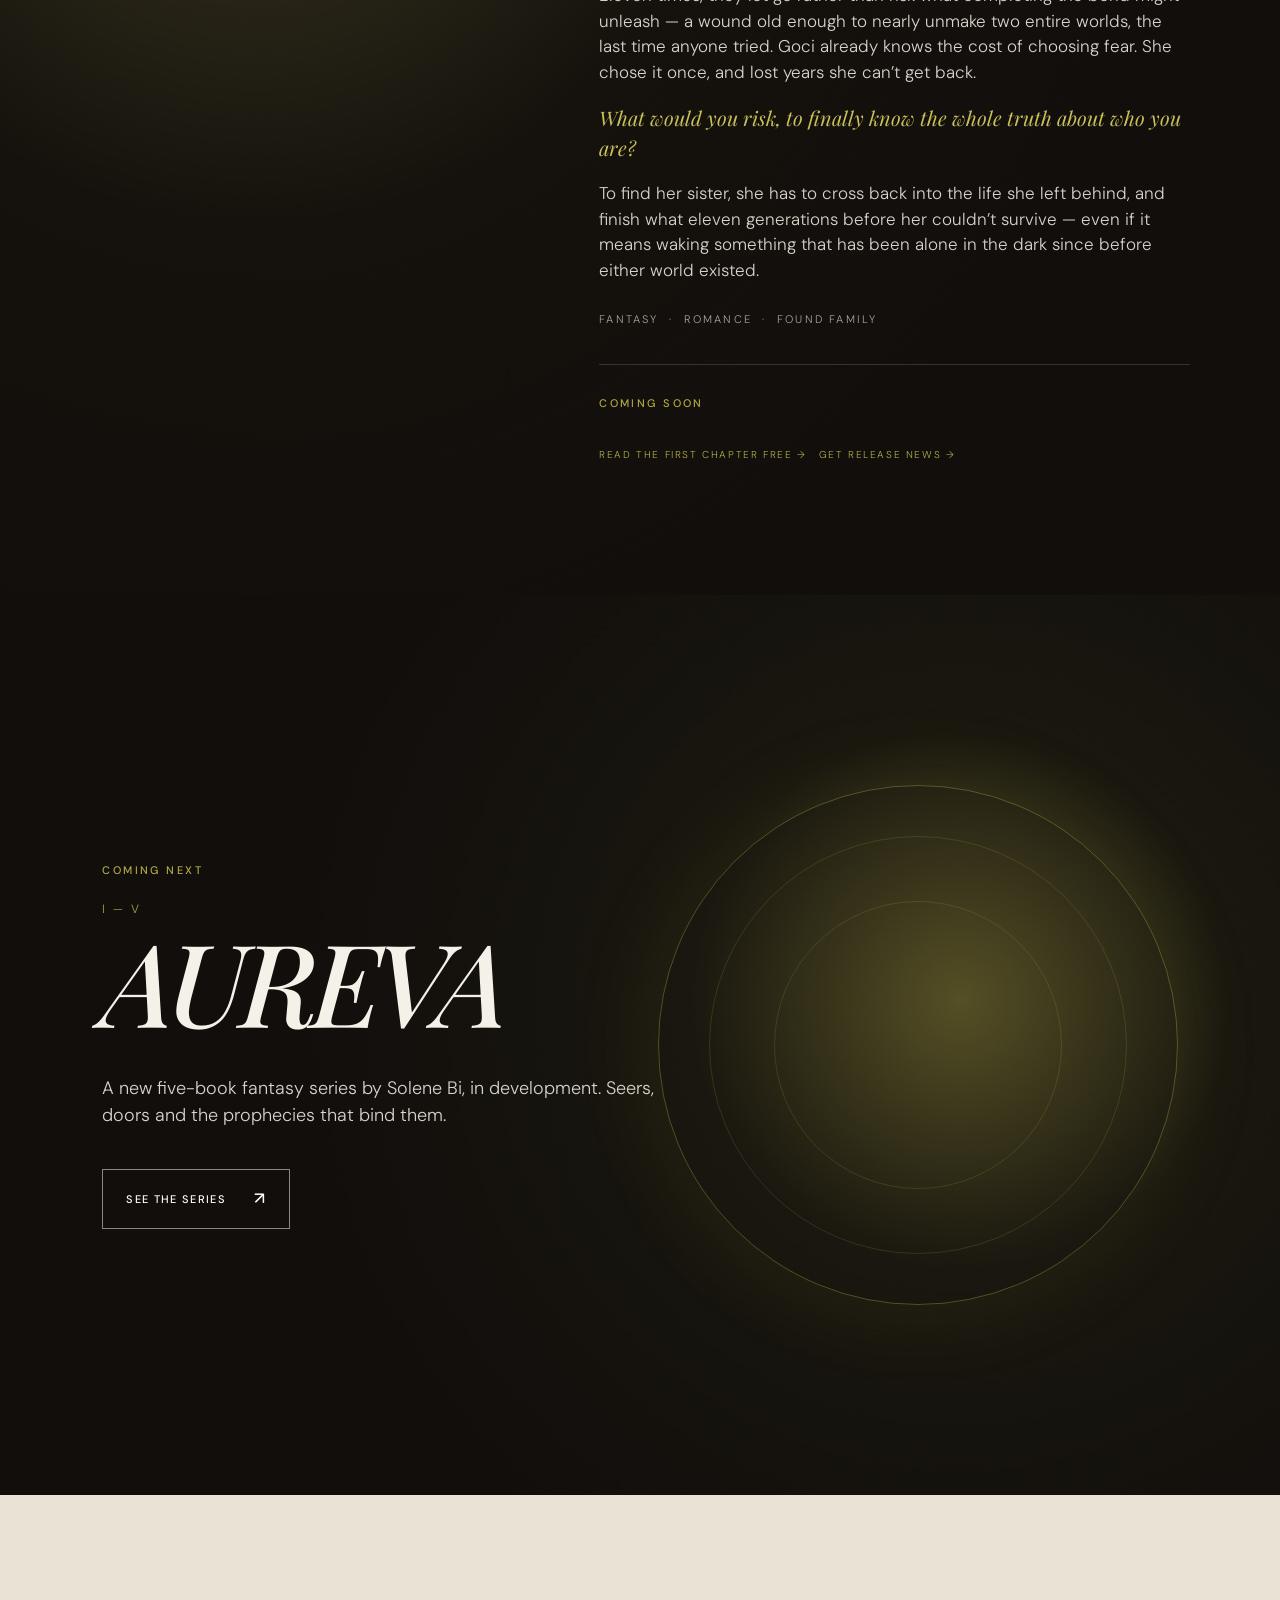
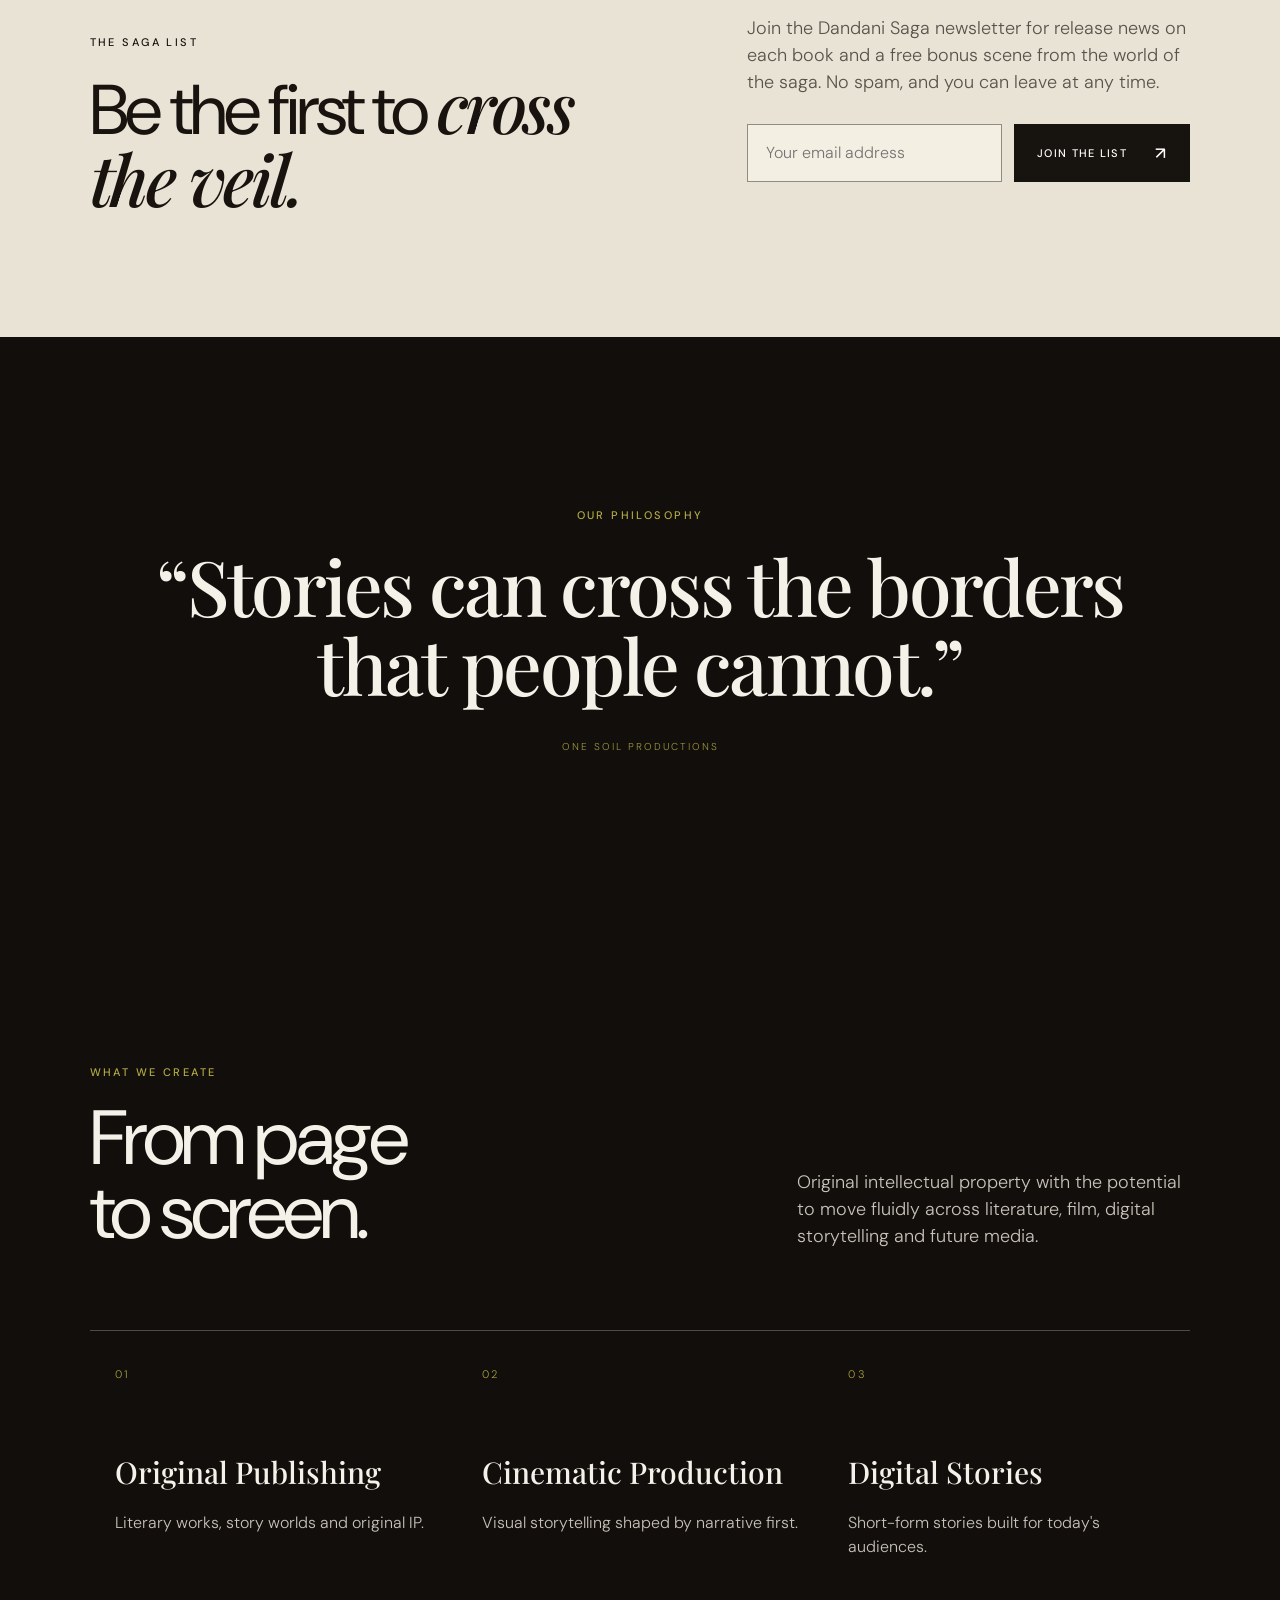
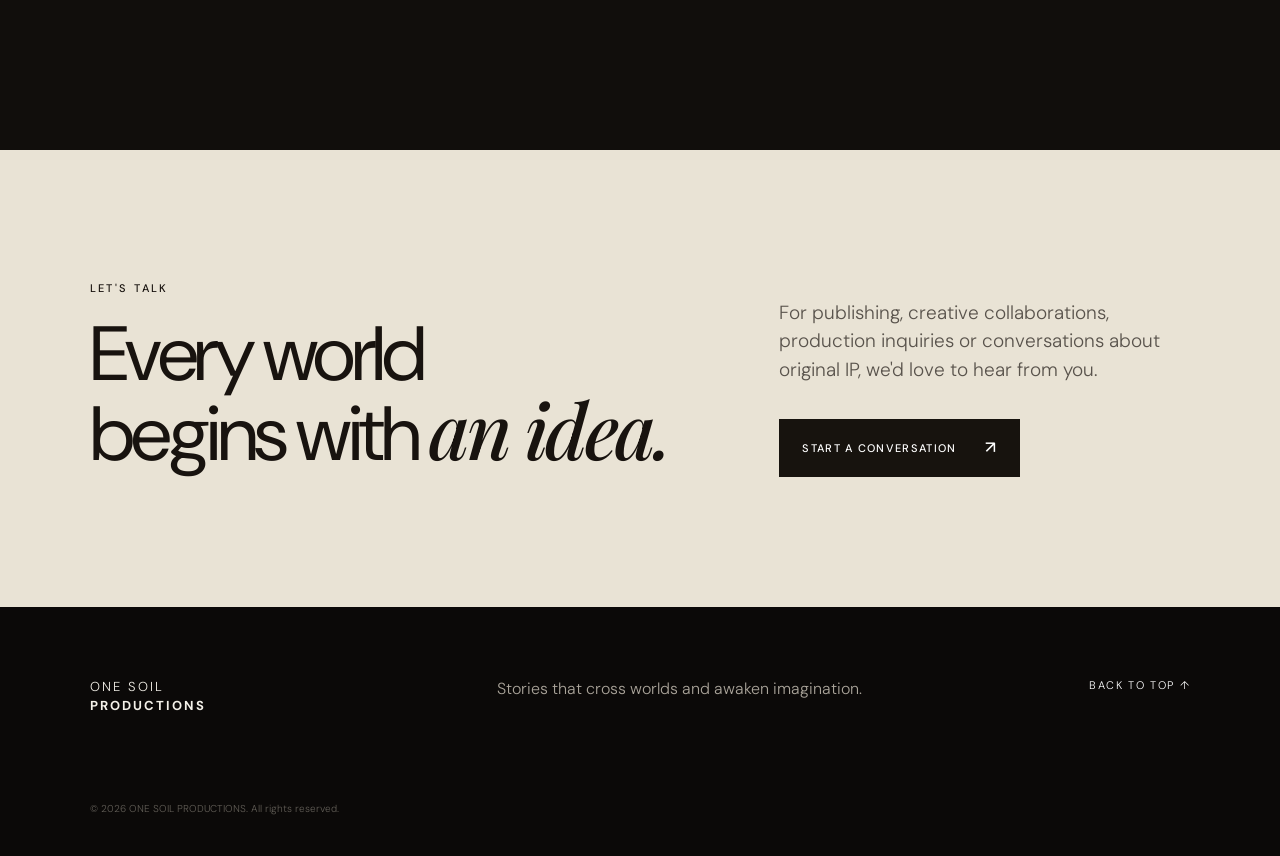
==== commit 0fa8d951: "Add files via upload" ====
--- a/index.html
+++ b/index.html
@@ -1,5 +1,5 @@
 <!doctype html><html lang="en"><head><meta charset="utf-8"><meta name="viewport" content="width=device-width,initial-scale=1"><meta name="description" content="ONE SOIL PRODUCTIONS — original stories, cinematic vision, publishing and screen storytelling."><title>ONE SOIL PRODUCTIONS — Original Stories. Cinematic Vision.</title><meta property="og:title" content="Dandani: The Veil Between — Book One of the Dandani Saga"><meta property="og:description" content="Goci crosses the veil to bring her child home. A fantasy of found family, forbidden connection and two worlds. By Solene Bi."><meta property="og:image" content="https://www.onesoilproductions.com/the-veil-between-cover.jpg"><meta property="og:type" content="website"><meta name="twitter:card" content="summary_large_image"><link rel="preconnect" href="https://fonts.googleapis.com"><link rel="preconnect" href="https://fonts.gstatic.com" crossorigin><link href="https://fonts.googleapis.com/css2?family=DM+Sans:wght@300;400;500;600&family=Playfair+Display:wght@500;600&display=swap" rel="stylesheet"><link rel="stylesheet" href="styles.css"></head><body>
-<header class="site-header"><a class="brand" href="#top">ONE SOIL<br><strong>PRODUCTIONS</strong></a><button class="menu-toggle" aria-label="Open menu"><span></span><span></span><span></span></button><nav class="nav"><a href="#studio">Studio</a><a href="#dandani">Dandani Saga</a><a href="#veil">Book One</a><a href="#spirit">Book Two</a><a href="#newsletter">Newsletter</a><a href="#work">Work</a><a href="#contact">Contact</a></nav></header>
+<header class="site-header"><a class="brand" href="#top">ONE SOIL<br><strong>PRODUCTIONS</strong></a><button class="menu-toggle" aria-label="Open menu"><span></span><span></span><span></span></button><nav class="nav"><a href="#studio">Studio</a><a href="#dandani">Dandani Saga</a><a href="#veil">Book One</a><a href="#spirit">Book Two</a><a href="#aureva">Aureva</a><a href="#newsletter">Newsletter</a><a href="#work">Work</a><a href="#contact">Contact</a></nav></header>
 <main id="top">
 <section class="hero"><div class="hero-image"></div><div class="hero-overlay"></div><div class="hero-content"><p class="eyebrow">ONE SOIL PRODUCTIONS</p><h1>Original Stories.<br><em>Cinematic Vision.</em></h1><p class="hero-lede">Stories created to move between worlds, mediums and generations.</p><a class="button gold-button" href="#studio">Enter the Studio <span>↘</span></a></div><div class="scroll">SCROLL TO EXPLORE</div></section>
 <section class="manifesto dark" id="studio"><div class="number">01</div><div class="manifesto-grid"><div><p class="eyebrow gold">THE STUDIO</p><h2>A creative studio dedicated to <span>original storytelling.</span></h2></div><div class="copy"><p>ONE SOIL PRODUCTIONS develops original stories across literary and cinematic forms. We build worlds, characters and narratives designed to live beyond a single page or screen.</p><p>Our work begins with a simple belief: powerful stories can create space for imagination, empathy and connection.</p><a class="text-link" href="#work">Discover our approach →</a></div></div></section>
@@ -8,6 +8,7 @@
 <section class="books cream" id="books"><div class="section-heading"><p class="eyebrow">THE DANDANI SAGA</p><h2>Four books.<br><em>One unfolding universe.</em></h2></div><div class="book-grid"><article><span>01</span><h3>Dandani: The Veil Between</h3><p>The beginning of a journey between worlds.</p><a class="text-link" href="#veil">Book One →</a></article><article><span>02</span><h3>Dandani: The Spirit Heir of Veyloria</h3><p>Inheritance, identity and the awakening of a deeper legacy.</p><a class="text-link" href="#spirit">Book Two →</a></article><article><span>03</span><h3>Dandani: The Queen of Two Worlds</h3><p>When two worlds can no longer remain separate.</p></article><article><span>04</span><h3>Dandani: The Merged Realm</h3><p>The consequences of a world transformed by connection.</p></article></div></section>
 <section class="veil dark" id="veil"><div class="veil-grid"><div class="veil-cover"><img src="the-veil-between-cover.jpg" srcset="the-veil-between-cover-small.jpg 600w, the-veil-between-cover.jpg 900w" sizes="(max-width:800px) 70vw, 420px" alt="Cover of Dandani: The Veil Between, Book One of the Dandani Saga, by Solene Bi" width="900" height="1317" loading="lazy"></div><div class="veil-copy"><p class="eyebrow gold">BOOK ONE OF THE DANDANI SAGA</p><h2>Dandani:<br>The Veil <em>Between</em></h2><p class="byline">by Solene Bi</p><p class="tagline">Two worlds. One destiny. A choice that changes everything.</p><div class="blurb"><p>Goci came to Dandani to disappear. Instead, the town noticed her the moment she arrived.</p><p>An ancient fountain showed her a place that shouldn’t exist. And Avelon — a man born of two worlds — found her, though he was never supposed to want anything as human as her.</p><p>Then came Solan, the first child ever born from a bond the old laws call impossible. When Solan is taken in the night, Goci does the one thing no human in Dandani’s long, half-forgotten memory has ever managed. She crosses the veil to get him back.</p><p class="pull">What would you risk to bring your child home?</p><p>On the other side waits more than her son: a Council that fears what he represents, a prophecy still being written, and a truth about the boundary between worlds that neither realm has been willing to face.</p><p class="pull">The veil was never a wall. Someone just needed to be brave enough to find out what it actually was.</p></div><p class="genres">Fantasy &nbsp;·&nbsp; Romance &nbsp;·&nbsp; Found Family</p><div class="buy"><p class="eyebrow gold">GET THE BOOK</p><div class="buy-row"><a class="button gold-button" data-store="amazon" href="#veil">Amazon <span>↗</span></a><a class="button outline" data-store="apple" href="#veil">Apple Books <span>↗</span></a><a class="button outline" data-store="google" href="#veil">Google Play <span>↗</span></a></div><a class="text-link" href="sample.html">Read the first chapter free →</a></div></div></div></section>
 <section class="veil dark" id="spirit"><div class="veil-grid"><div class="veil-cover"><img src="the-spirit-heir-cover.jpg" srcset="the-spirit-heir-cover-small.jpg 600w, the-spirit-heir-cover.jpg 808w" sizes="(max-width:800px) 70vw, 420px" alt="Cover of Dandani: The Spirit Heir of Veyloria, Book Two of the Dandani Saga, by Solene Bi" width="808" height="925" loading="lazy"></div><div class="veil-copy"><p class="eyebrow gold">BOOK TWO OF THE DANDANI SAGA</p><h2>Dandani:<br>The Spirit Heir <em>of Veyloria</em></h2><p class="byline">by Solene Bi</p><p class="tagline">Eleven generations chose silence. She’s done inheriting it.</p><div class="blurb"><p>Goci finally has the life she risked everything for. A son. A husband. A home in a world that once called her impossible.</p><p>Then a stranger’s voice cuts through a crack in the sky and calls her sister — the one word her whole family spent generations making sure she’d never hear.</p><p>Eleven generations of women in her family found each other before her. Eleven times, they let go rather than risk what completing the bond might unleash — a wound old enough to nearly unmake two entire worlds, the last time anyone tried. Goci already knows the cost of choosing fear. She chose it once, and lost years she can’t get back.</p><p class="pull">What would you risk, to finally know the whole truth about who you are?</p><p>To find her sister, she has to cross back into the life she left behind, and finish what eleven generations before her couldn’t survive — even if it means waking something that has been alone in the dark since before either world existed.</p></div><p class="genres">Fantasy &nbsp;·&nbsp; Romance &nbsp;·&nbsp; Found Family</p><div class="buy"><p class="eyebrow gold">COMING SOON</p><a class="text-link" href="sample-two.html">Read the first chapter free →</a> &nbsp; <a class="text-link" href="#newsletter">Get release news →</a></div></div></div></section>
+<section class="dandani dark" id="aureva"><div class="orb"></div><div class="dandani-content"><p class="eyebrow gold">COMING NEXT</p><p class="roman">I — V</p><h2><em>AUREVA</em></h2><p class="intro">A new five-book fantasy series by Solene Bi, in development. Seers, doors and the prophecies that bind them.</p><a class="button outline" href="aureva.html">See the Series <span>↗</span></a></div></section>
 <section class="newsletter cream" id="newsletter"><div class="newsletter-grid"><div><p class="eyebrow">THE SAGA LIST</p><h2>Be the first to <em>cross the veil.</em></h2></div><div><p>Join the Dandani Saga newsletter for release news on each book and a free bonus scene from the world of the saga. No spam, and you can leave at any time.</p><form class="signup" id="signup" novalidate><label class="sr" for="signup-email">Email address</label><input id="signup-email" type="email" name="email" placeholder="Your email address" autocomplete="email" required><button class="button dark-button" type="submit">Join the list <span>↗</span></button></form><p class="form-note" id="signup-note" role="status" aria-live="polite"></p></div></div></section>
 <section class="statement dark"><p class="eyebrow gold">OUR PHILOSOPHY</p><blockquote>“Stories can cross the borders<br>that people cannot.”</blockquote><p class="attribution">ONE SOIL PRODUCTIONS</p></section>
 <section class="work dark" id="work"><div class="work-heading"><div><p class="eyebrow gold">WHAT WE CREATE</p><h2>From page<br>to screen.</h2></div><p>Original intellectual property with the potential to move fluidly across literature, film, digital storytelling and future media.</p></div><div class="work-cards"><article><span>01</span><h3>Original Publishing</h3><p>Literary works, story worlds and original IP.</p></article><article><span>02</span><h3>Cinematic Production</h3><p>Visual storytelling shaped by narrative first.</p></article><article><span>03</span><h3>Digital Stories</h3><p>Short-form stories built for today's audiences.</p></article></div></section>
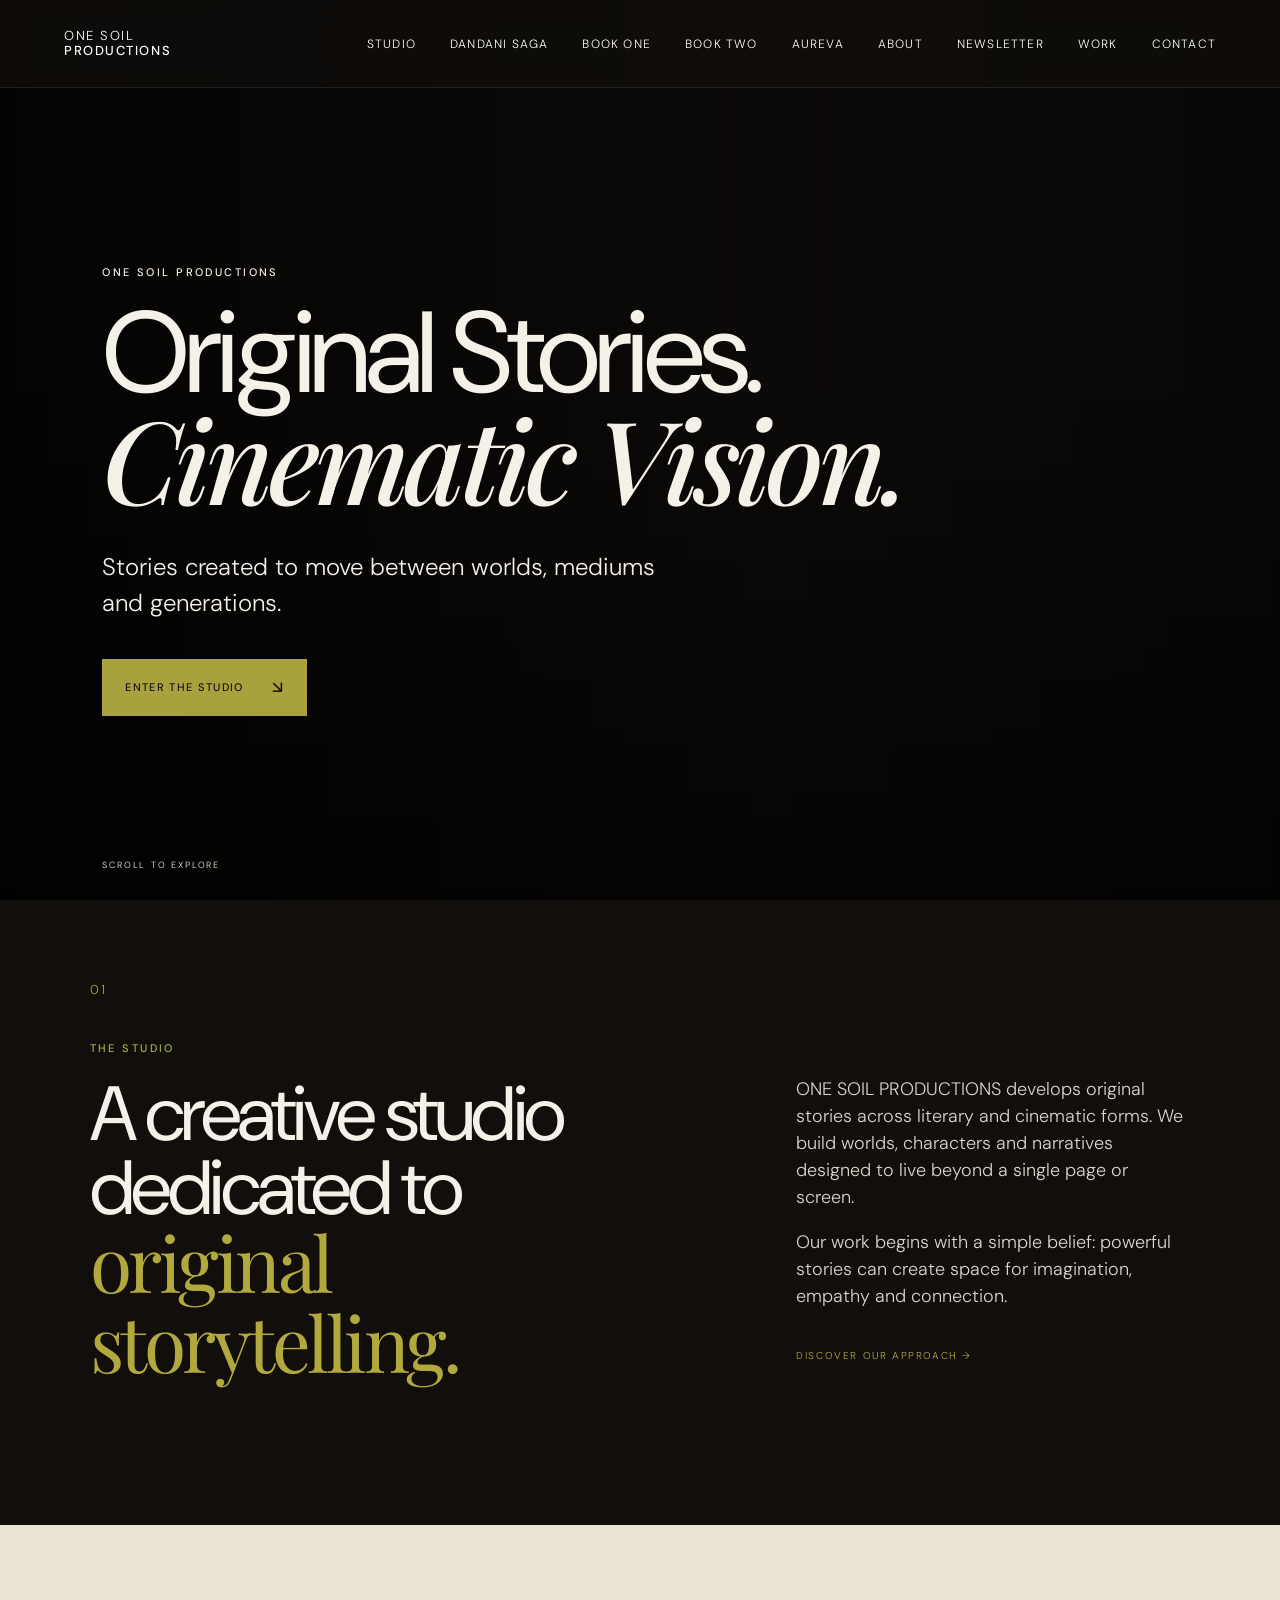
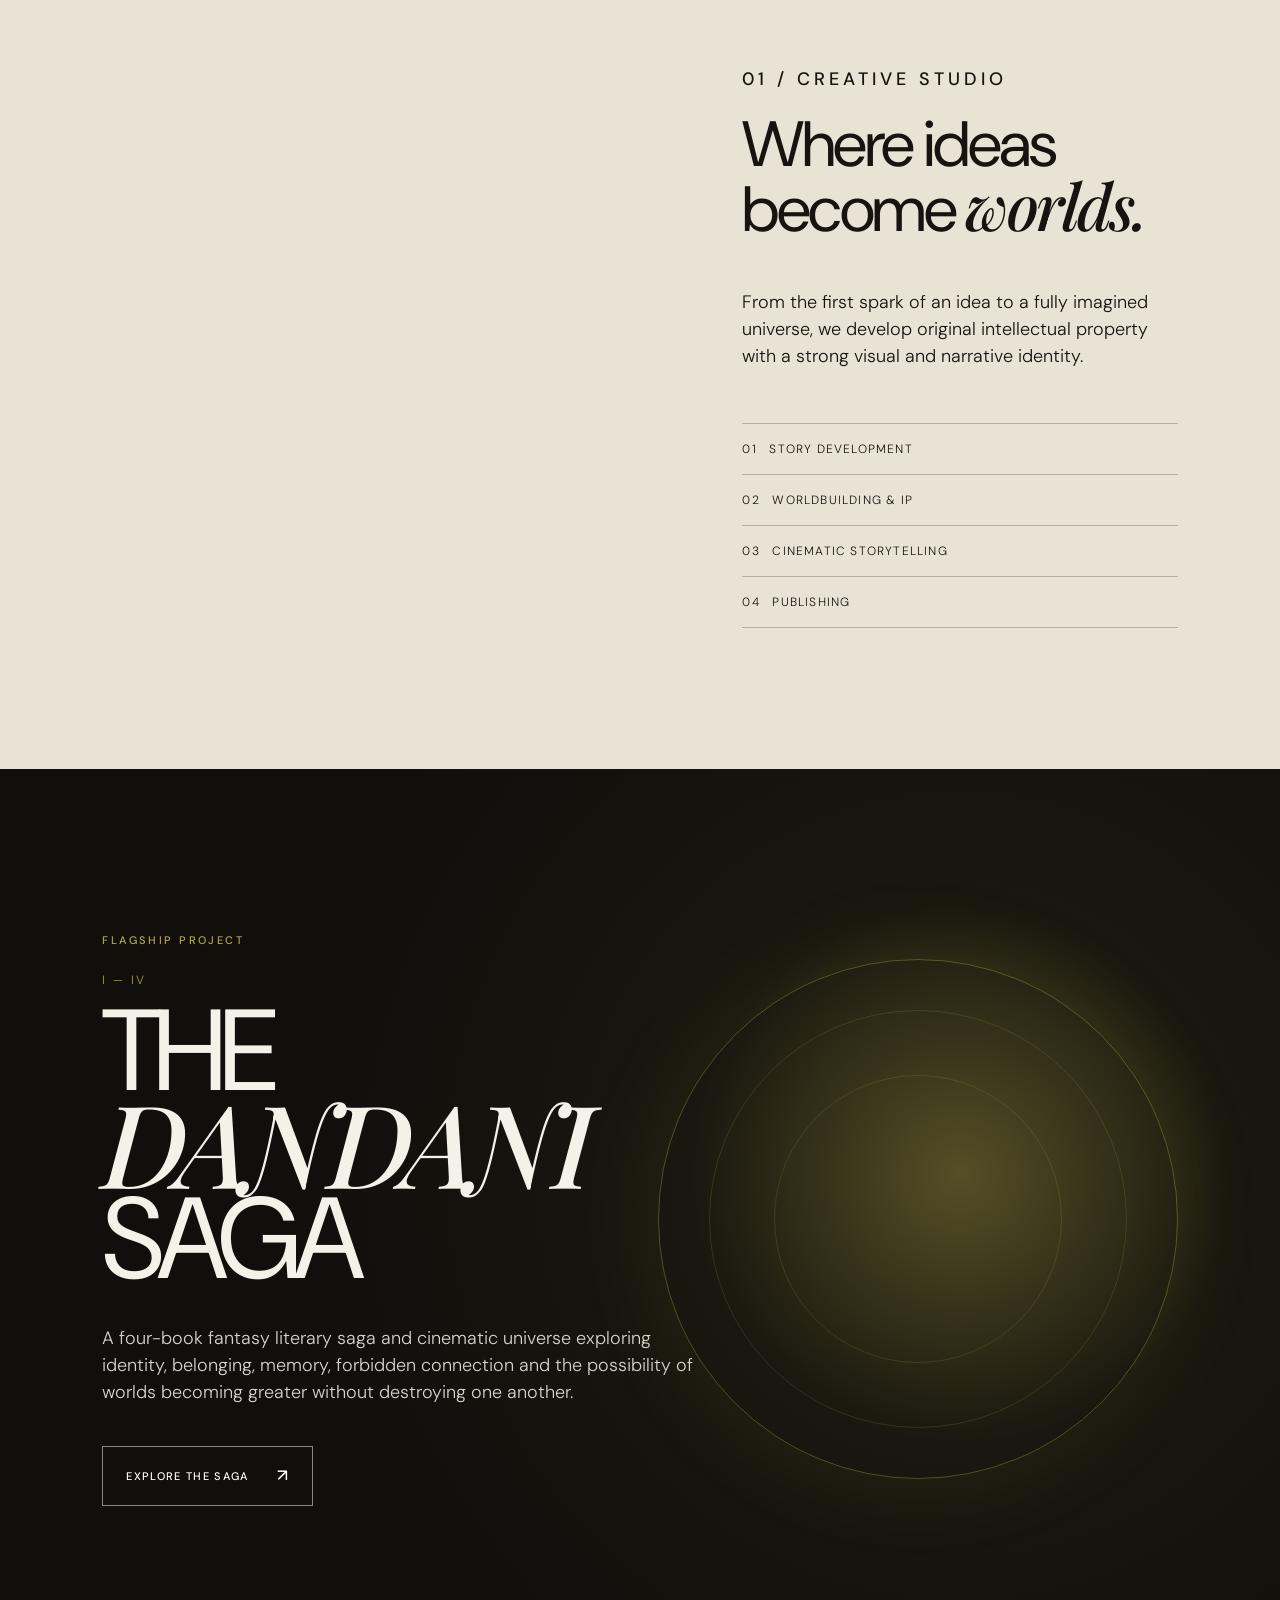
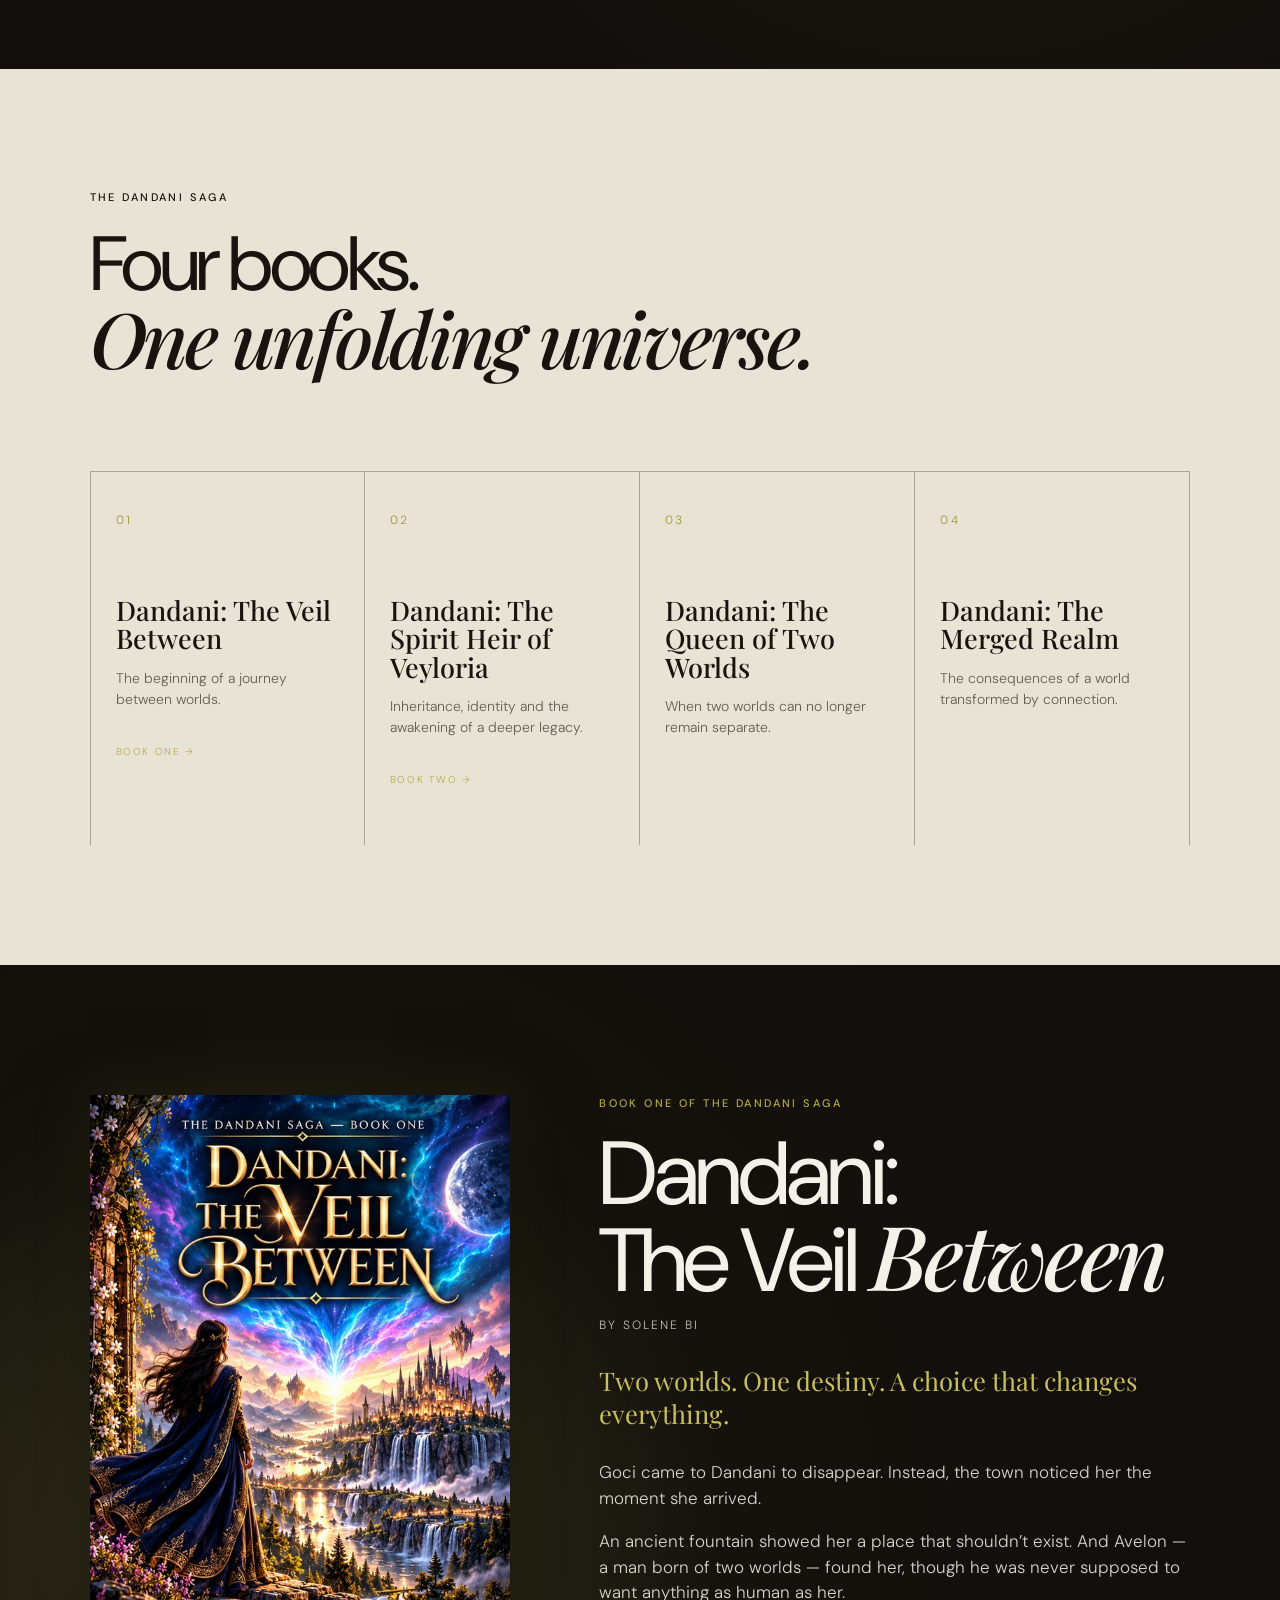
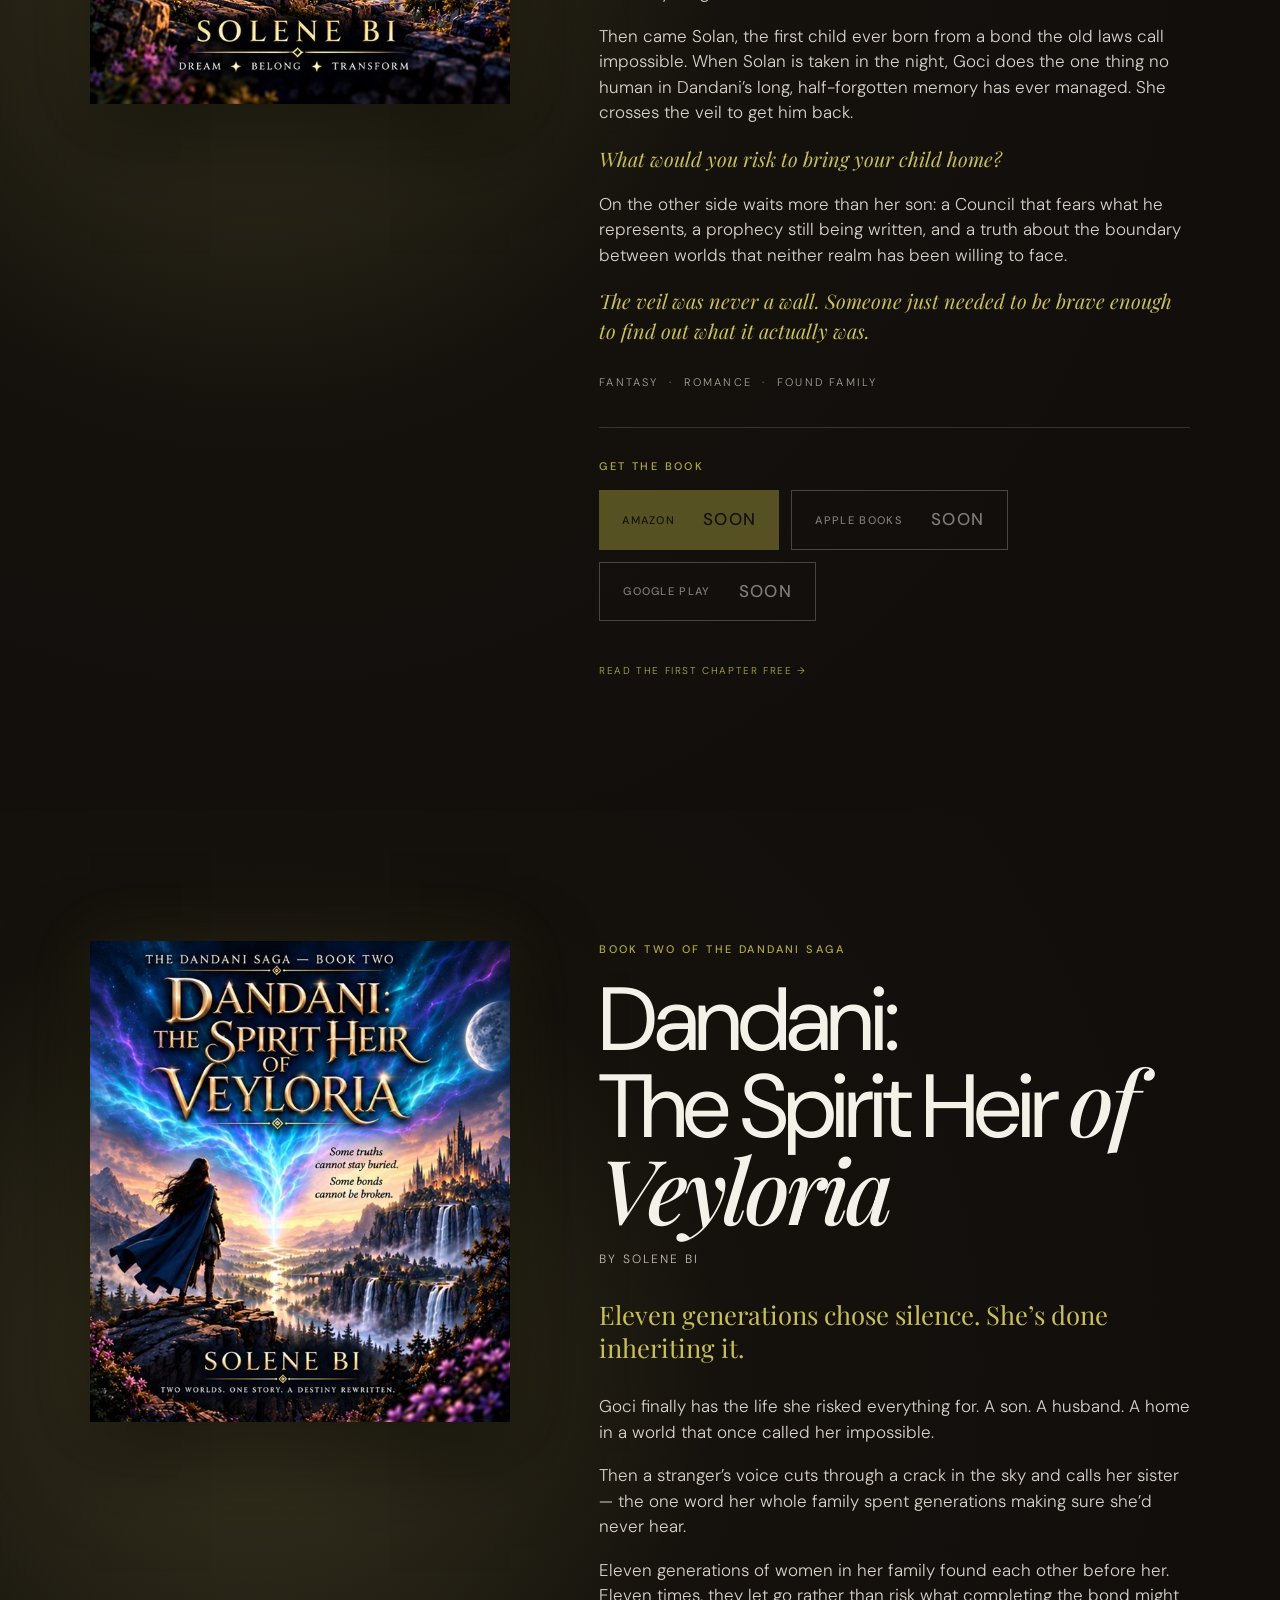
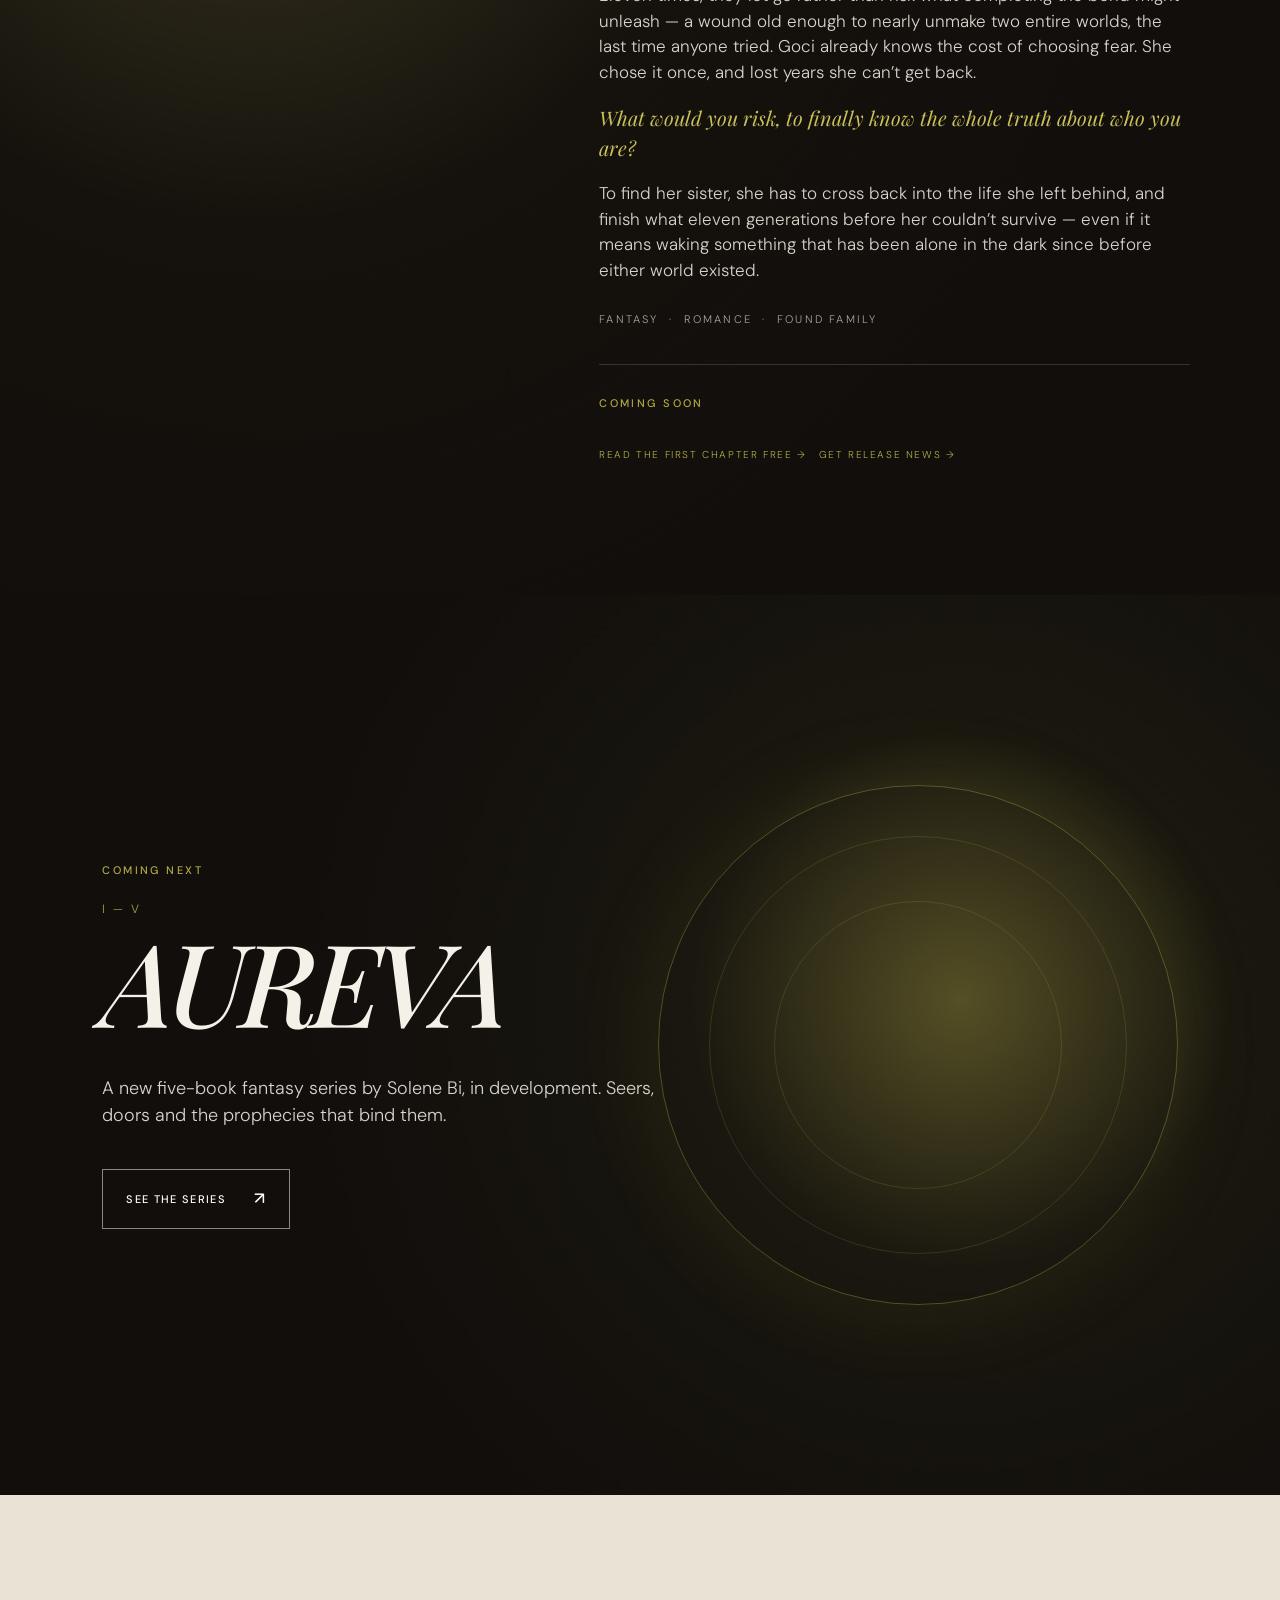
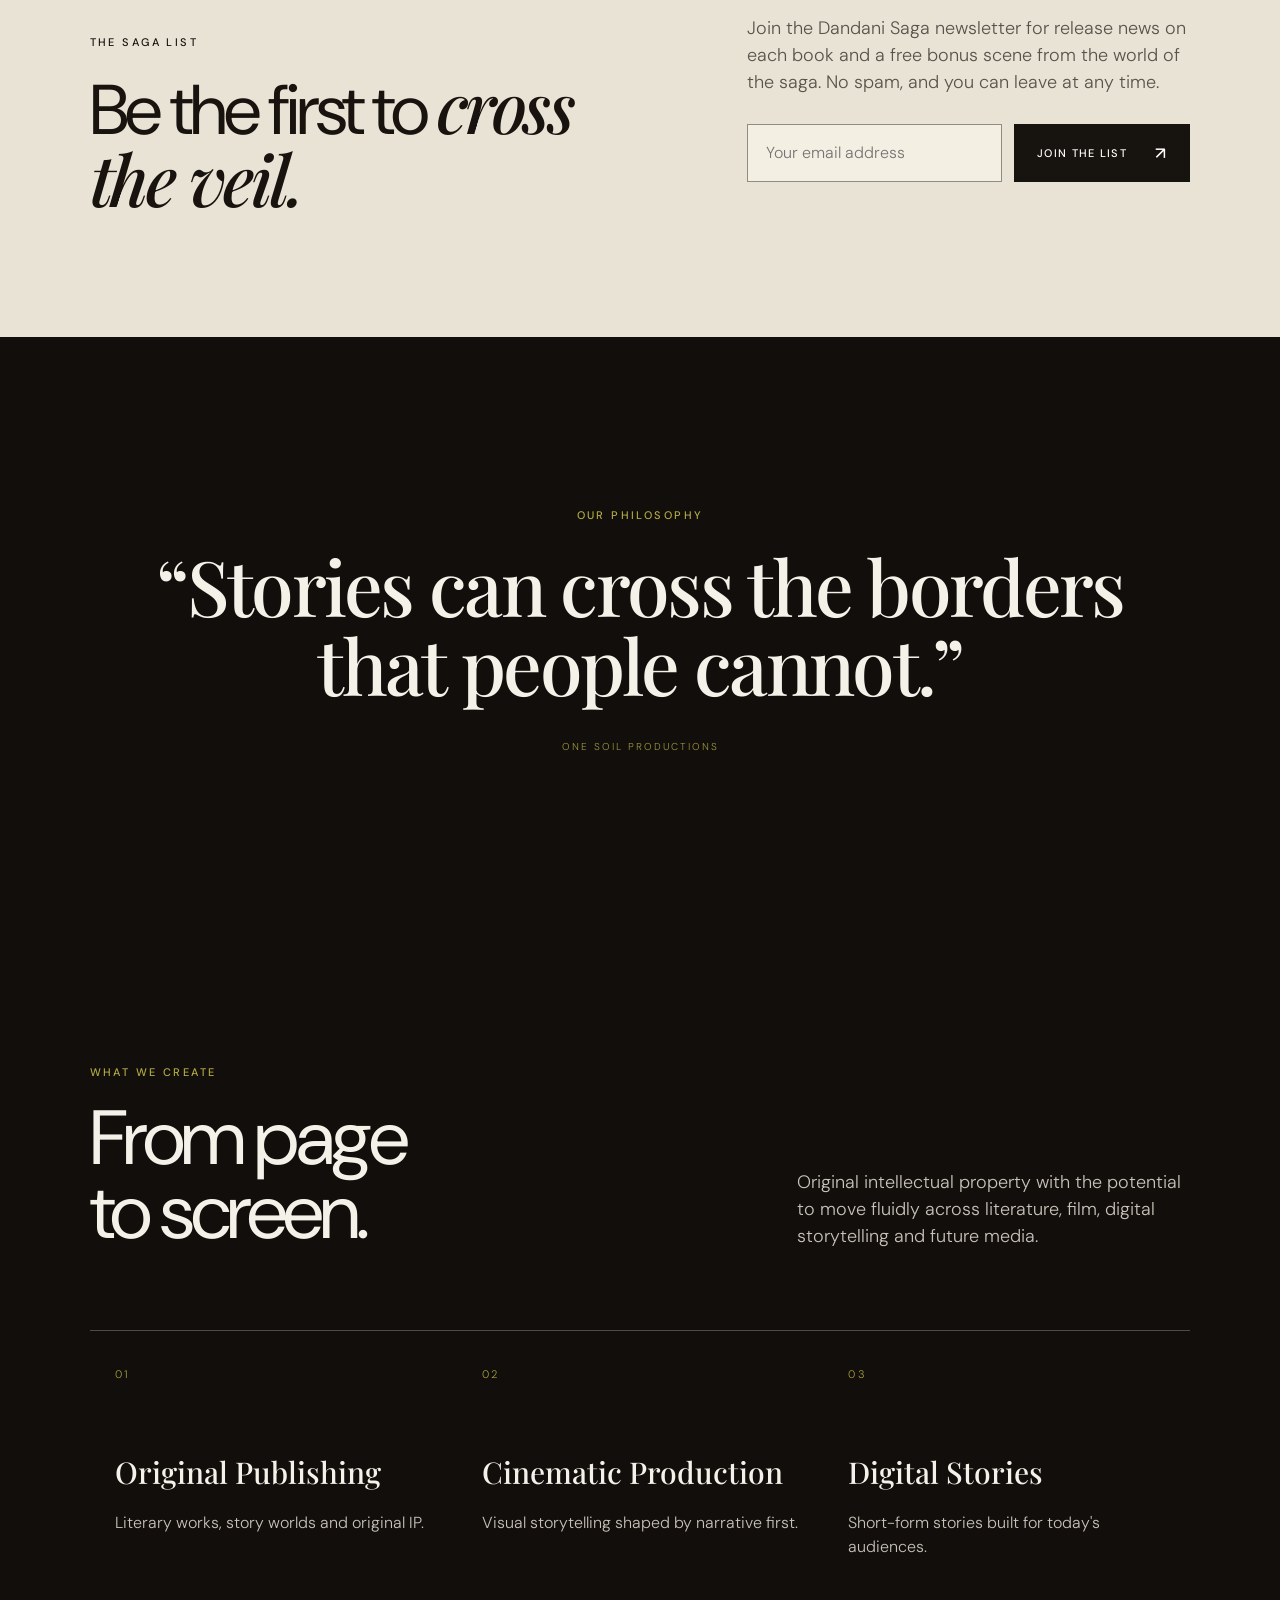
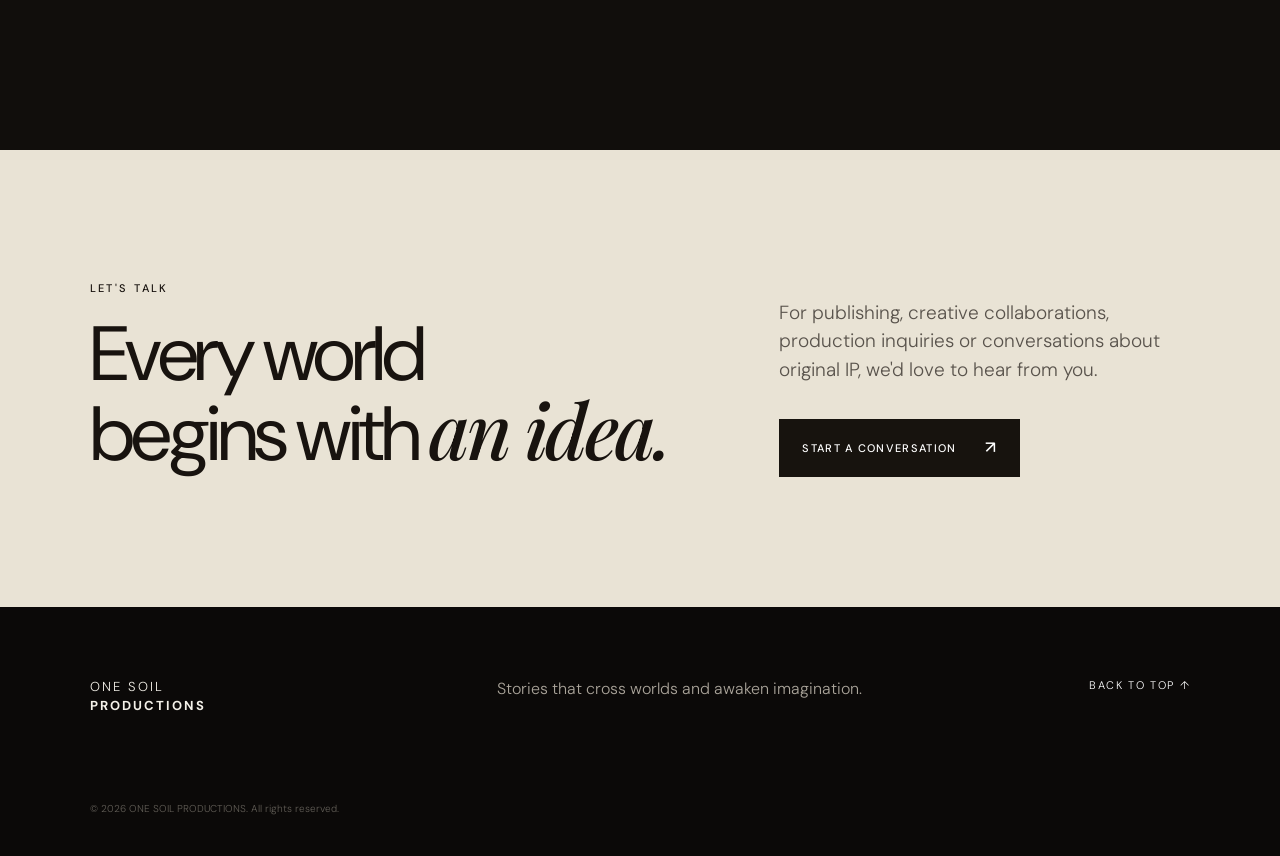
==== commit 1184f444: "Add files via upload" ====
--- a/index.html
+++ b/index.html
@@ -1,5 +1,5 @@
 <!doctype html><html lang="en"><head><meta charset="utf-8"><meta name="viewport" content="width=device-width,initial-scale=1"><meta name="description" content="ONE SOIL PRODUCTIONS — original stories, cinematic vision, publishing and screen storytelling."><title>ONE SOIL PRODUCTIONS — Original Stories. Cinematic Vision.</title><meta property="og:title" content="Dandani: The Veil Between — Book One of the Dandani Saga"><meta property="og:description" content="Goci crosses the veil to bring her child home. A fantasy of found family, forbidden connection and two worlds. By Solene Bi."><meta property="og:image" content="https://www.onesoilproductions.com/the-veil-between-cover.jpg"><meta property="og:type" content="website"><meta name="twitter:card" content="summary_large_image"><link rel="preconnect" href="https://fonts.googleapis.com"><link rel="preconnect" href="https://fonts.gstatic.com" crossorigin><link href="https://fonts.googleapis.com/css2?family=DM+Sans:wght@300;400;500;600&family=Playfair+Display:wght@500;600&display=swap" rel="stylesheet"><link rel="stylesheet" href="styles.css"></head><body>
-<header class="site-header"><a class="brand" href="#top">ONE SOIL<br><strong>PRODUCTIONS</strong></a><button class="menu-toggle" aria-label="Open menu"><span></span><span></span><span></span></button><nav class="nav"><a href="#studio">Studio</a><a href="#dandani">Dandani Saga</a><a href="#veil">Book One</a><a href="#spirit">Book Two</a><a href="#aureva">Aureva</a><a href="#newsletter">Newsletter</a><a href="#work">Work</a><a href="#contact">Contact</a></nav></header>
+<header class="site-header"><a class="brand" href="#top">ONE SOIL<br><strong>PRODUCTIONS</strong></a><button class="menu-toggle" aria-label="Open menu"><span></span><span></span><span></span></button><nav class="nav"><a href="#studio">Studio</a><a href="#dandani">Dandani Saga</a><a href="#veil">Book One</a><a href="#spirit">Book Two</a><a href="#aureva">Aureva</a><a href="about.html">About</a><a href="#newsletter">Newsletter</a><a href="#work">Work</a><a href="#contact">Contact</a></nav></header>
 <main id="top">
 <section class="hero"><div class="hero-image"></div><div class="hero-overlay"></div><div class="hero-content"><p class="eyebrow">ONE SOIL PRODUCTIONS</p><h1>Original Stories.<br><em>Cinematic Vision.</em></h1><p class="hero-lede">Stories created to move between worlds, mediums and generations.</p><a class="button gold-button" href="#studio">Enter the Studio <span>↘</span></a></div><div class="scroll">SCROLL TO EXPLORE</div></section>
 <section class="manifesto dark" id="studio"><div class="number">01</div><div class="manifesto-grid"><div><p class="eyebrow gold">THE STUDIO</p><h2>A creative studio dedicated to <span>original storytelling.</span></h2></div><div class="copy"><p>ONE SOIL PRODUCTIONS develops original stories across literary and cinematic forms. We build worlds, characters and narratives designed to live beyond a single page or screen.</p><p>Our work begins with a simple belief: powerful stories can create space for imagination, empathy and connection.</p><a class="text-link" href="#work">Discover our approach →</a></div></div></section>
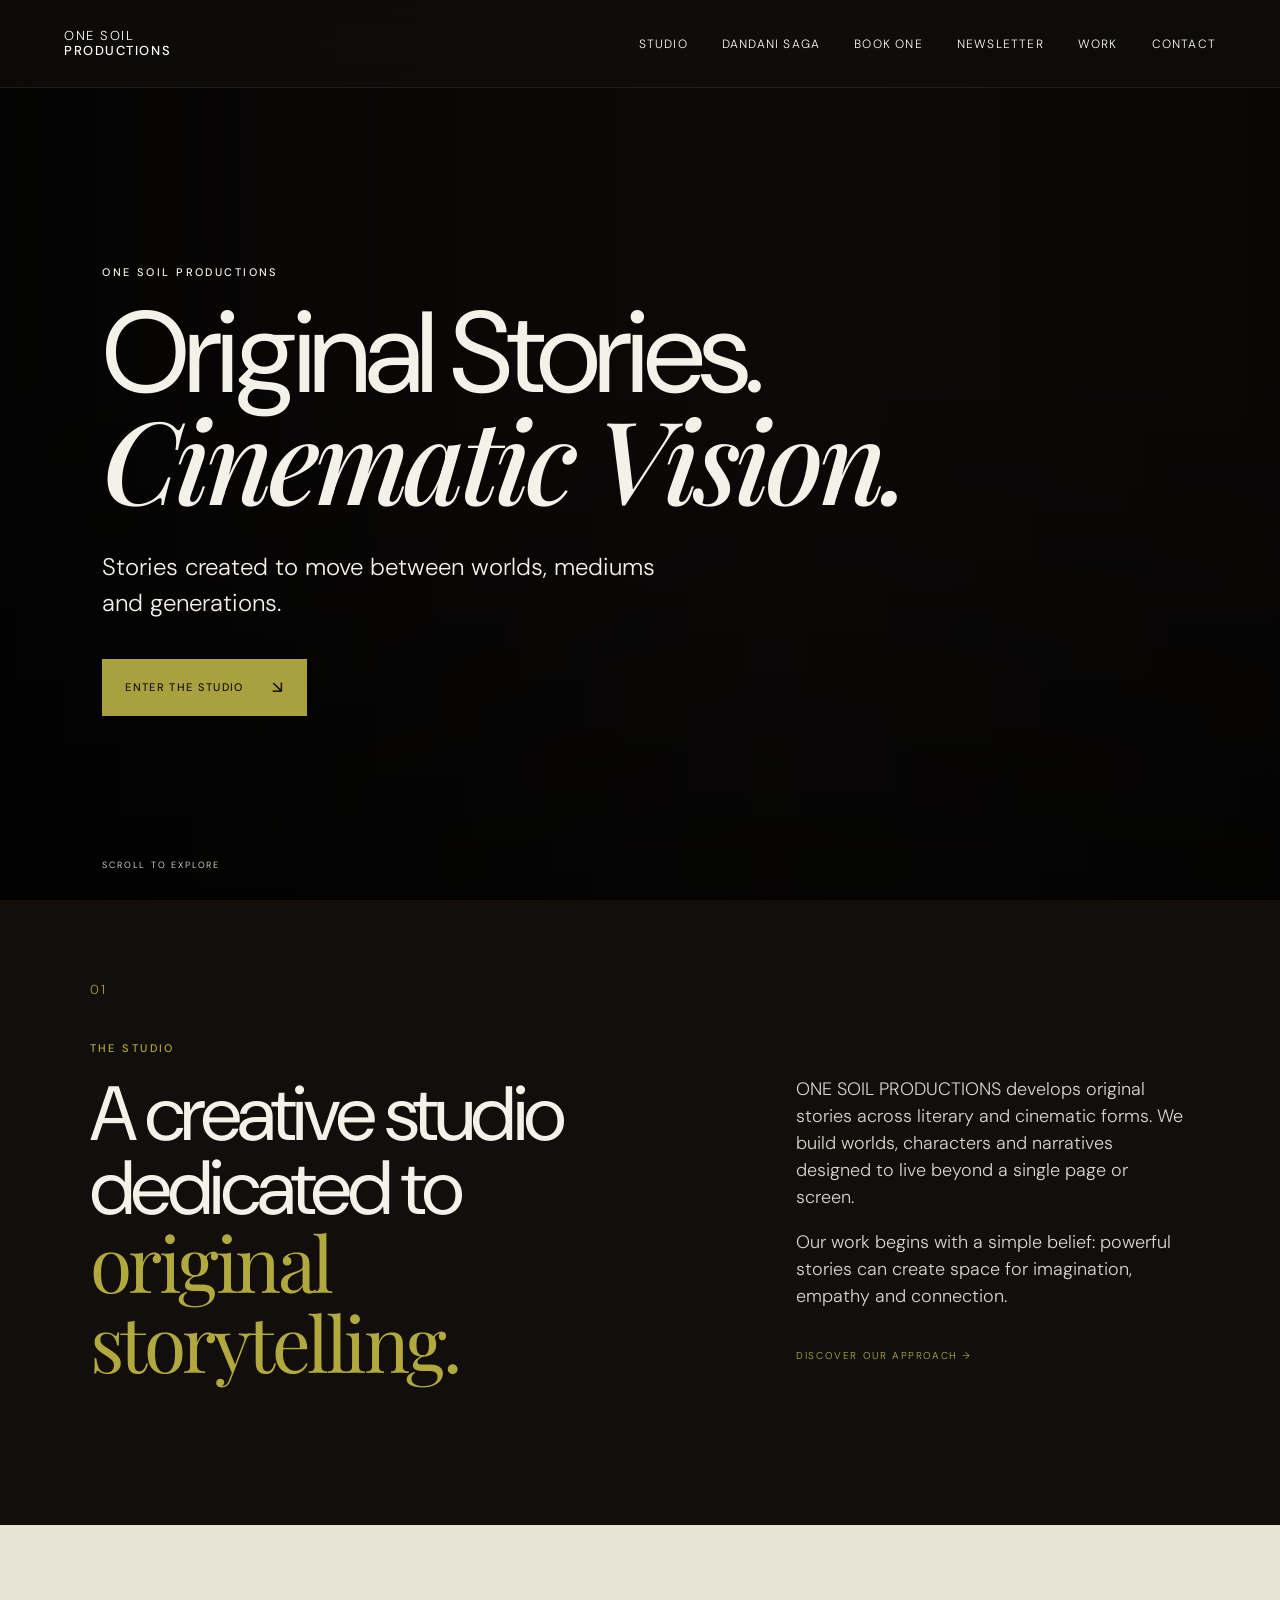
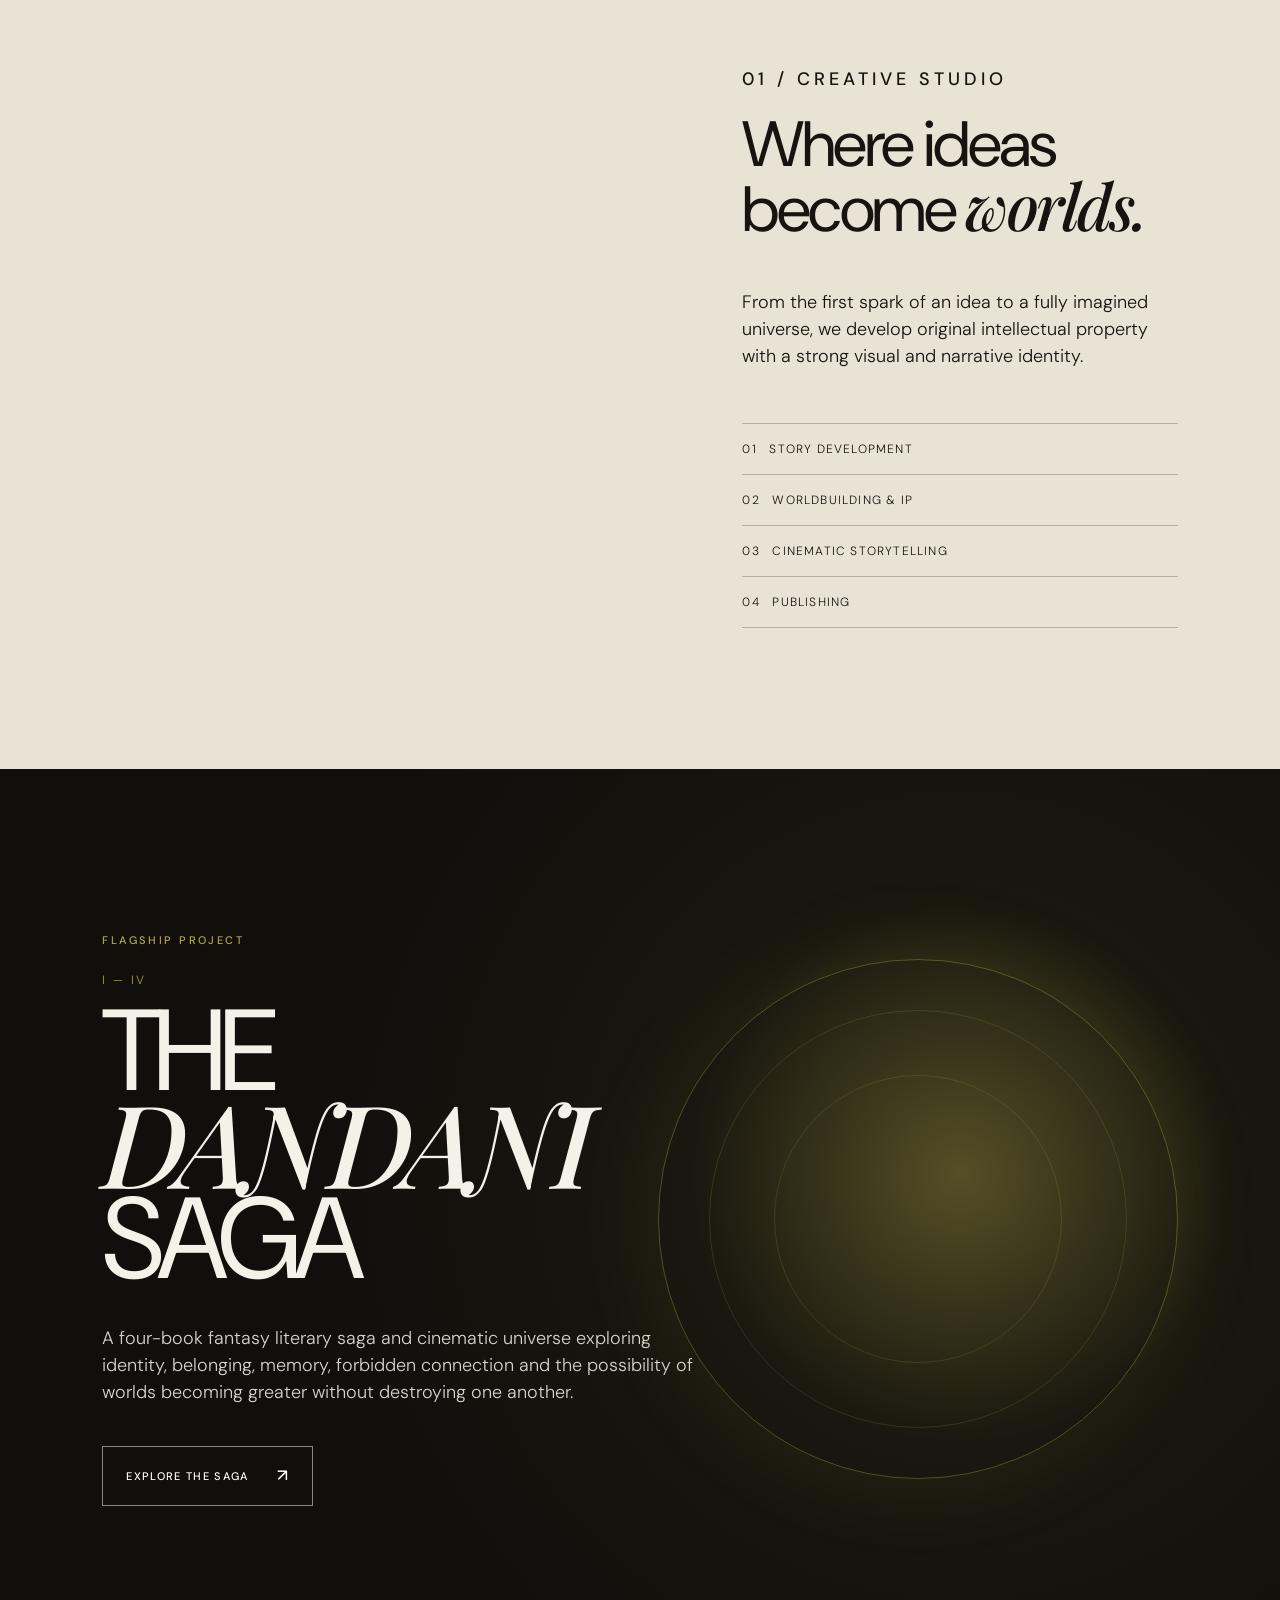
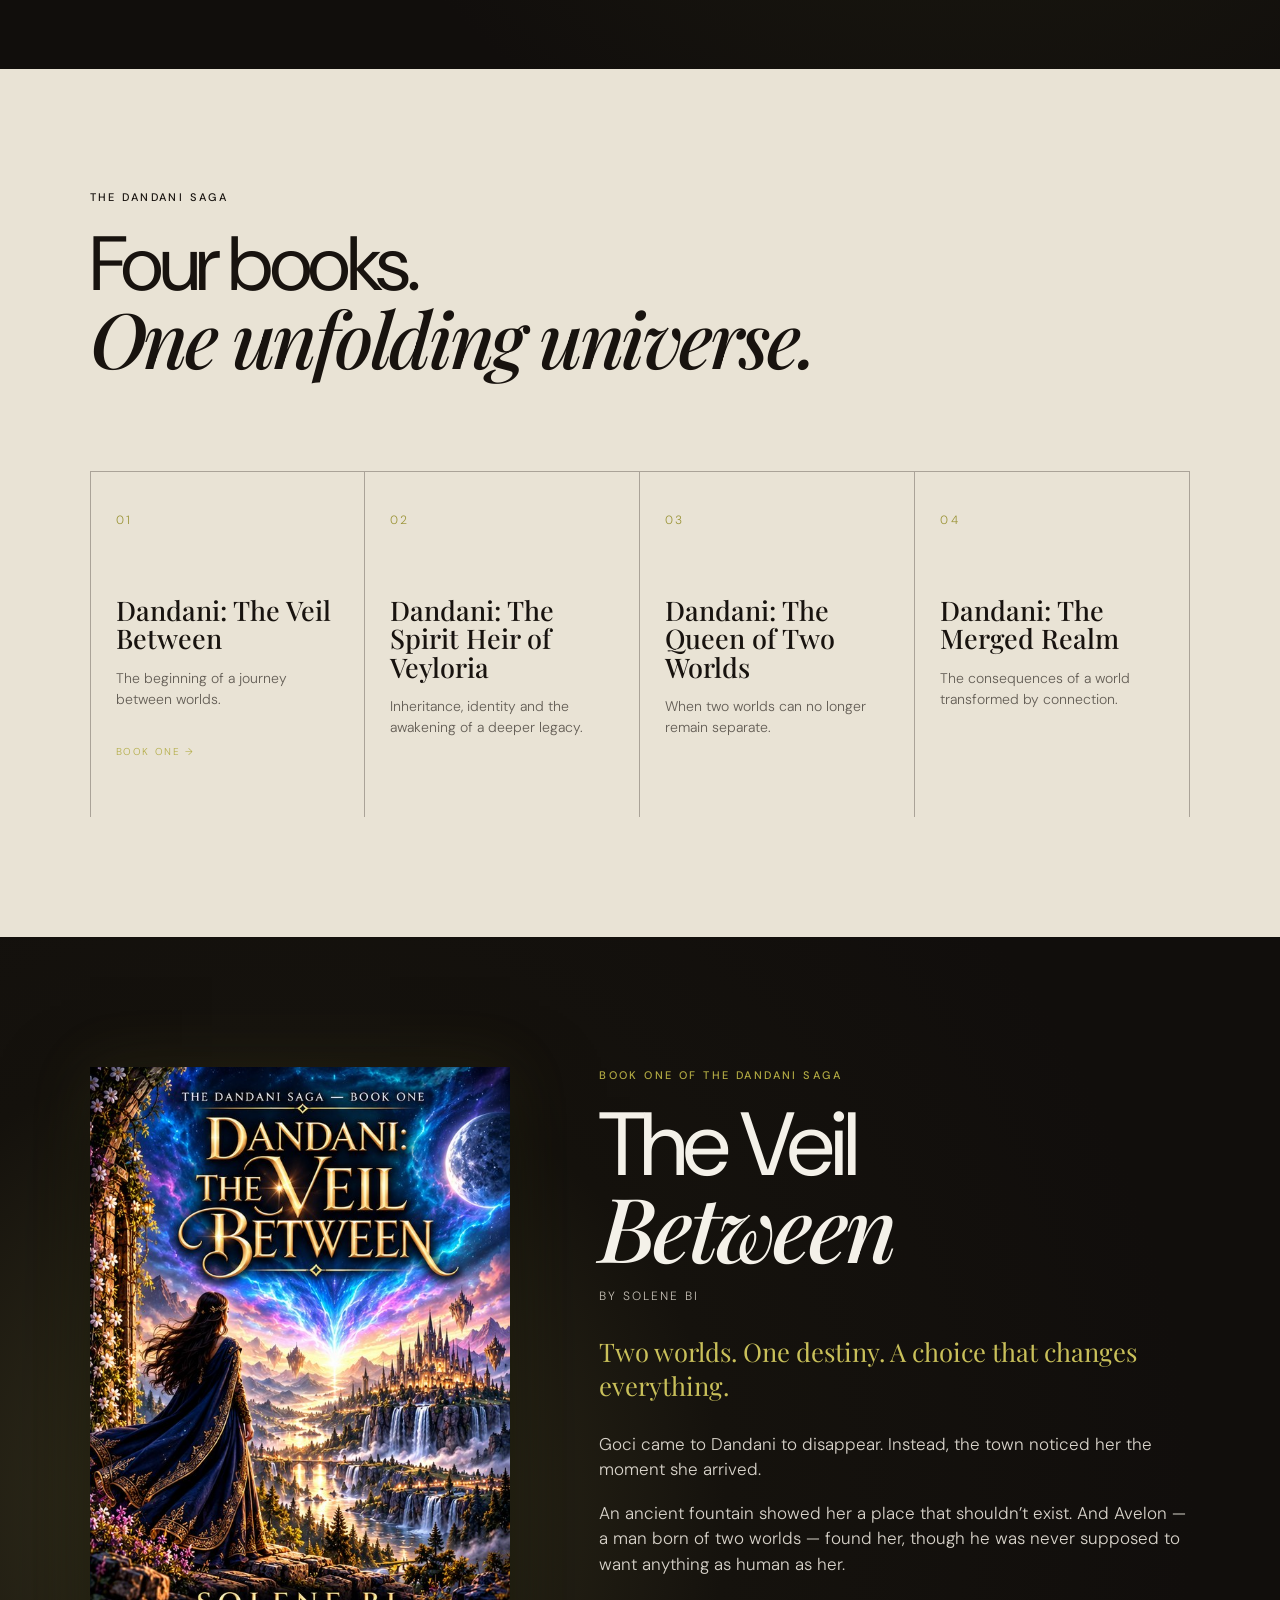
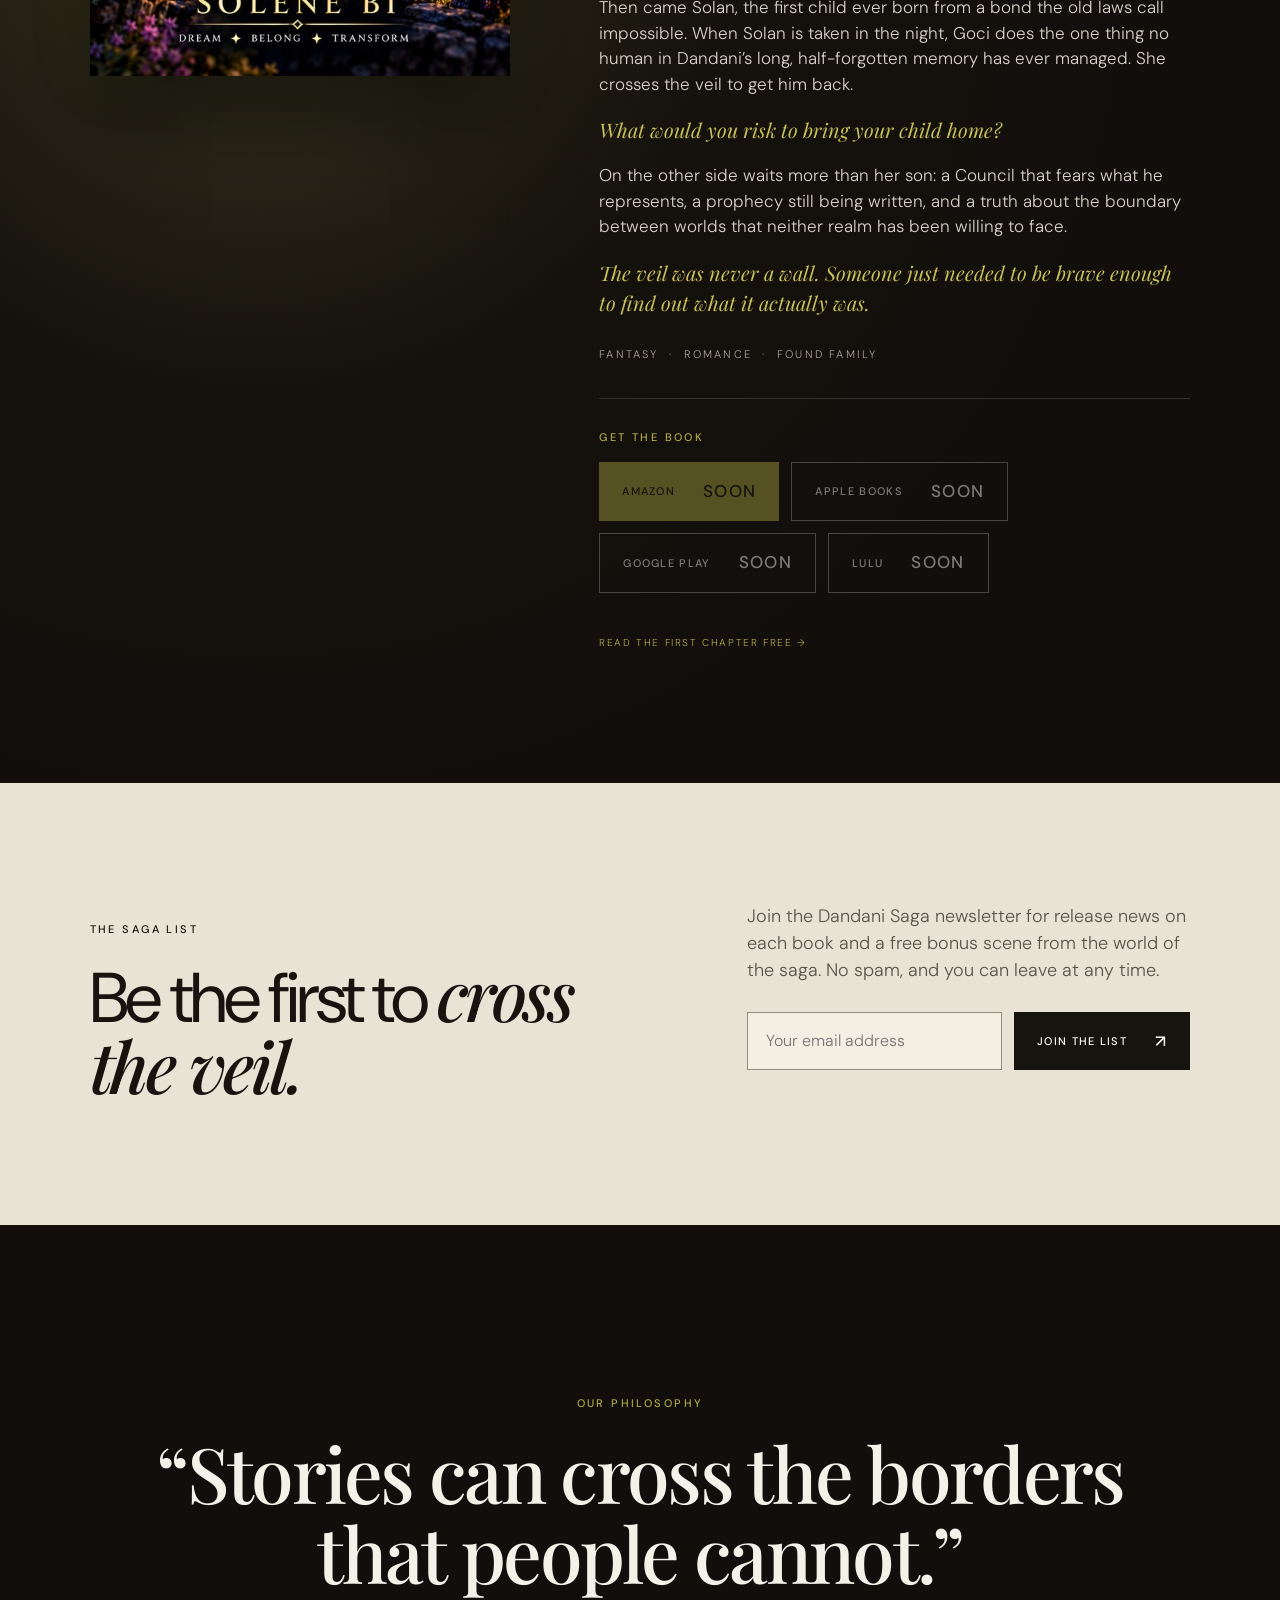
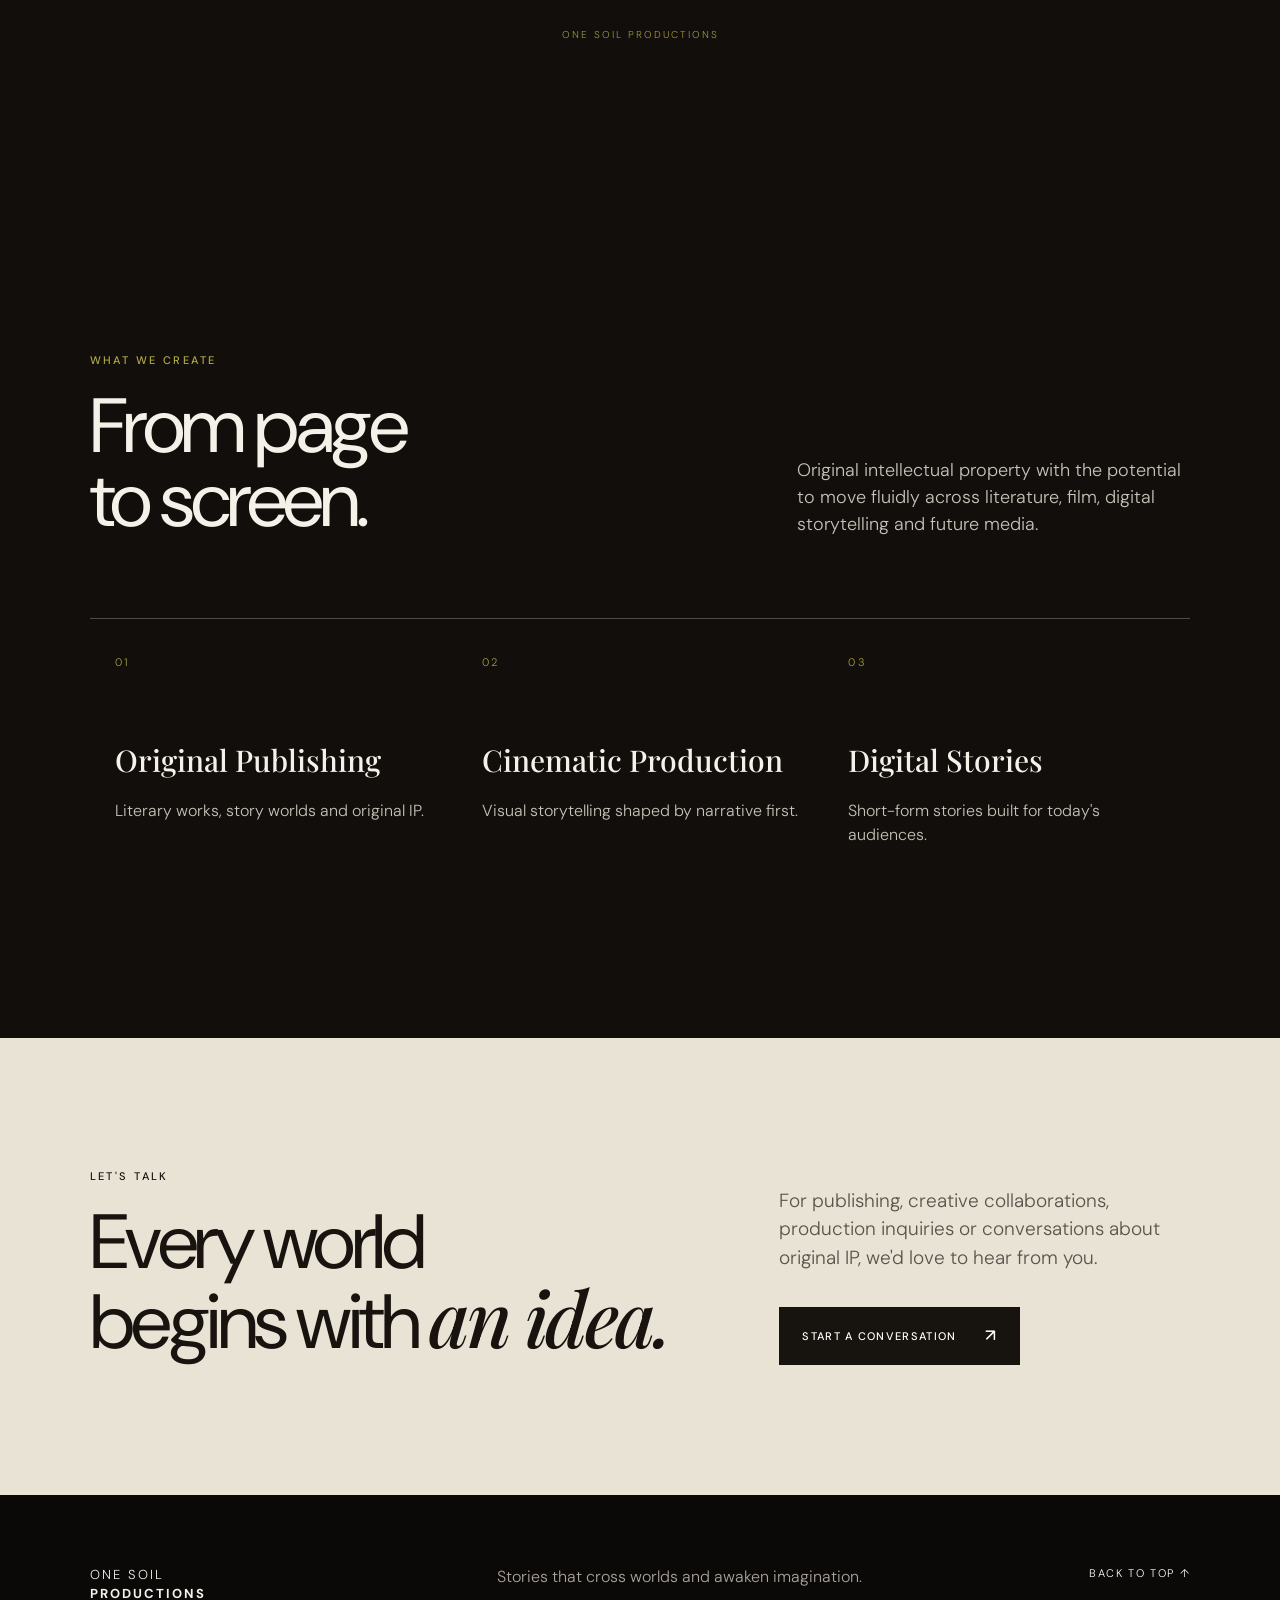
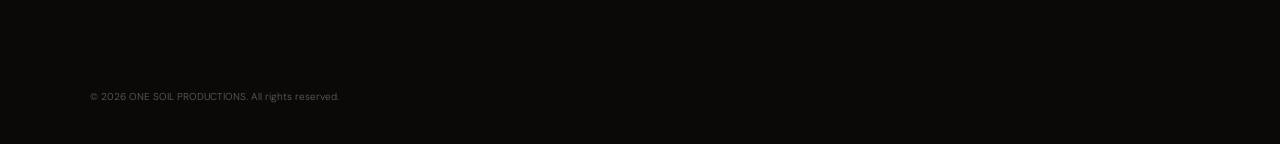
==== commit 77d28989: "Add files via upload" ====
--- a/index.html
+++ b/index.html
@@ -1,14 +1,12 @@
 <!doctype html><html lang="en"><head><meta charset="utf-8"><meta name="viewport" content="width=device-width,initial-scale=1"><meta name="description" content="ONE SOIL PRODUCTIONS — original stories, cinematic vision, publishing and screen storytelling."><title>ONE SOIL PRODUCTIONS — Original Stories. Cinematic Vision.</title><meta property="og:title" content="Dandani: The Veil Between — Book One of the Dandani Saga"><meta property="og:description" content="Goci crosses the veil to bring her child home. A fantasy of found family, forbidden connection and two worlds. By Solene Bi."><meta property="og:image" content="https://www.onesoilproductions.com/the-veil-between-cover.jpg"><meta property="og:type" content="website"><meta name="twitter:card" content="summary_large_image"><link rel="preconnect" href="https://fonts.googleapis.com"><link rel="preconnect" href="https://fonts.gstatic.com" crossorigin><link href="https://fonts.googleapis.com/css2?family=DM+Sans:wght@300;400;500;600&family=Playfair+Display:wght@500;600&display=swap" rel="stylesheet"><link rel="stylesheet" href="styles.css"></head><body>
-<header class="site-header"><a class="brand" href="#top">ONE SOIL<br><strong>PRODUCTIONS</strong></a><button class="menu-toggle" aria-label="Open menu"><span></span><span></span><span></span></button><nav class="nav"><a href="#studio">Studio</a><a href="#dandani">Dandani Saga</a><a href="#veil">Book One</a><a href="#spirit">Book Two</a><a href="#aureva">Aureva</a><a href="about.html">About</a><a href="#newsletter">Newsletter</a><a href="#work">Work</a><a href="#contact">Contact</a></nav></header>
+<header class="site-header"><a class="brand" href="#top">ONE SOIL<br><strong>PRODUCTIONS</strong></a><button class="menu-toggle" aria-label="Open menu"><span></span><span></span><span></span></button><nav class="nav"><a href="#studio">Studio</a><a href="#dandani">Dandani Saga</a><a href="#veil">Book One</a><a href="#newsletter">Newsletter</a><a href="#work">Work</a><a href="#contact">Contact</a></nav></header>
 <main id="top">
 <section class="hero"><div class="hero-image"></div><div class="hero-overlay"></div><div class="hero-content"><p class="eyebrow">ONE SOIL PRODUCTIONS</p><h1>Original Stories.<br><em>Cinematic Vision.</em></h1><p class="hero-lede">Stories created to move between worlds, mediums and generations.</p><a class="button gold-button" href="#studio">Enter the Studio <span>↘</span></a></div><div class="scroll">SCROLL TO EXPLORE</div></section>
 <section class="manifesto dark" id="studio"><div class="number">01</div><div class="manifesto-grid"><div><p class="eyebrow gold">THE STUDIO</p><h2>A creative studio dedicated to <span>original storytelling.</span></h2></div><div class="copy"><p>ONE SOIL PRODUCTIONS develops original stories across literary and cinematic forms. We build worlds, characters and narratives designed to live beyond a single page or screen.</p><p>Our work begins with a simple belief: powerful stories can create space for imagination, empathy and connection.</p><a class="text-link" href="#work">Discover our approach →</a></div></div></section>
 <section class="split cream"><div class="split-image"></div><div class="split-copy"><p class="eyebrow">01 / CREATIVE STUDIO</p><h2>Where ideas become <em>worlds.</em></h2><p>From the first spark of an idea to a fully imagined universe, we develop original intellectual property with a strong visual and narrative identity.</p><div class="mini-list"><div>01 &nbsp; Story Development</div><div>02 &nbsp; Worldbuilding &amp; IP</div><div>03 &nbsp; Cinematic Storytelling</div><div>04 &nbsp; Publishing</div></div></div></section>
 <section class="dandani dark" id="dandani"><div class="orb"></div><div class="dandani-content"><p class="eyebrow gold">FLAGSHIP PROJECT</p><p class="roman">I — IV</p><h2>THE<br><em>DANDANI</em><br>SAGA</h2><p class="intro">A four-book fantasy literary saga and cinematic universe exploring identity, belonging, memory, forbidden connection and the possibility of worlds becoming greater without destroying one another.</p><a class="button outline" href="#books">Explore the Saga <span>↗</span></a></div></section>
-<section class="books cream" id="books"><div class="section-heading"><p class="eyebrow">THE DANDANI SAGA</p><h2>Four books.<br><em>One unfolding universe.</em></h2></div><div class="book-grid"><article><span>01</span><h3>Dandani: The Veil Between</h3><p>The beginning of a journey between worlds.</p><a class="text-link" href="#veil">Book One →</a></article><article><span>02</span><h3>Dandani: The Spirit Heir of Veyloria</h3><p>Inheritance, identity and the awakening of a deeper legacy.</p><a class="text-link" href="#spirit">Book Two →</a></article><article><span>03</span><h3>Dandani: The Queen of Two Worlds</h3><p>When two worlds can no longer remain separate.</p></article><article><span>04</span><h3>Dandani: The Merged Realm</h3><p>The consequences of a world transformed by connection.</p></article></div></section>
-<section class="veil dark" id="veil"><div class="veil-grid"><div class="veil-cover"><img src="the-veil-between-cover.jpg" srcset="the-veil-between-cover-small.jpg 600w, the-veil-between-cover.jpg 900w" sizes="(max-width:800px) 70vw, 420px" alt="Cover of Dandani: The Veil Between, Book One of the Dandani Saga, by Solene Bi" width="900" height="1317" loading="lazy"></div><div class="veil-copy"><p class="eyebrow gold">BOOK ONE OF THE DANDANI SAGA</p><h2>Dandani:<br>The Veil <em>Between</em></h2><p class="byline">by Solene Bi</p><p class="tagline">Two worlds. One destiny. A choice that changes everything.</p><div class="blurb"><p>Goci came to Dandani to disappear. Instead, the town noticed her the moment she arrived.</p><p>An ancient fountain showed her a place that shouldn’t exist. And Avelon — a man born of two worlds — found her, though he was never supposed to want anything as human as her.</p><p>Then came Solan, the first child ever born from a bond the old laws call impossible. When Solan is taken in the night, Goci does the one thing no human in Dandani’s long, half-forgotten memory has ever managed. She crosses the veil to get him back.</p><p class="pull">What would you risk to bring your child home?</p><p>On the other side waits more than her son: a Council that fears what he represents, a prophecy still being written, and a truth about the boundary between worlds that neither realm has been willing to face.</p><p class="pull">The veil was never a wall. Someone just needed to be brave enough to find out what it actually was.</p></div><p class="genres">Fantasy &nbsp;·&nbsp; Romance &nbsp;·&nbsp; Found Family</p><div class="buy"><p class="eyebrow gold">GET THE BOOK</p><div class="buy-row"><a class="button gold-button" data-store="amazon" href="#veil">Amazon <span>↗</span></a><a class="button outline" data-store="apple" href="#veil">Apple Books <span>↗</span></a><a class="button outline" data-store="google" href="#veil">Google Play <span>↗</span></a></div><a class="text-link" href="sample.html">Read the first chapter free →</a></div></div></div></section>
-<section class="veil dark" id="spirit"><div class="veil-grid"><div class="veil-cover"><img src="the-spirit-heir-cover.jpg" srcset="the-spirit-heir-cover-small.jpg 600w, the-spirit-heir-cover.jpg 808w" sizes="(max-width:800px) 70vw, 420px" alt="Cover of Dandani: The Spirit Heir of Veyloria, Book Two of the Dandani Saga, by Solene Bi" width="808" height="925" loading="lazy"></div><div class="veil-copy"><p class="eyebrow gold">BOOK TWO OF THE DANDANI SAGA</p><h2>Dandani:<br>The Spirit Heir <em>of Veyloria</em></h2><p class="byline">by Solene Bi</p><p class="tagline">Eleven generations chose silence. She’s done inheriting it.</p><div class="blurb"><p>Goci finally has the life she risked everything for. A son. A husband. A home in a world that once called her impossible.</p><p>Then a stranger’s voice cuts through a crack in the sky and calls her sister — the one word her whole family spent generations making sure she’d never hear.</p><p>Eleven generations of women in her family found each other before her. Eleven times, they let go rather than risk what completing the bond might unleash — a wound old enough to nearly unmake two entire worlds, the last time anyone tried. Goci already knows the cost of choosing fear. She chose it once, and lost years she can’t get back.</p><p class="pull">What would you risk, to finally know the whole truth about who you are?</p><p>To find her sister, she has to cross back into the life she left behind, and finish what eleven generations before her couldn’t survive — even if it means waking something that has been alone in the dark since before either world existed.</p></div><p class="genres">Fantasy &nbsp;·&nbsp; Romance &nbsp;·&nbsp; Found Family</p><div class="buy"><p class="eyebrow gold">COMING SOON</p><a class="text-link" href="sample-two.html">Read the first chapter free →</a> &nbsp; <a class="text-link" href="#newsletter">Get release news →</a></div></div></div></section>
-<section class="dandani dark" id="aureva"><div class="orb"></div><div class="dandani-content"><p class="eyebrow gold">COMING NEXT</p><p class="roman">I — V</p><h2><em>AUREVA</em></h2><p class="intro">A new five-book fantasy series by Solene Bi, in development. Seers, doors and the prophecies that bind them.</p><a class="button outline" href="aureva.html">See the Series <span>↗</span></a></div></section>
+<section class="books cream" id="books"><div class="section-heading"><p class="eyebrow">THE DANDANI SAGA</p><h2>Four books.<br><em>One unfolding universe.</em></h2></div><div class="book-grid"><article><span>01</span><h3>Dandani: The Veil Between</h3><p>The beginning of a journey between worlds.</p><a class="text-link" href="#veil">Book One →</a></article><article><span>02</span><h3>Dandani: The Spirit Heir of Veyloria</h3><p>Inheritance, identity and the awakening of a deeper legacy.</p></article><article><span>03</span><h3>Dandani: The Queen of Two Worlds</h3><p>When two worlds can no longer remain separate.</p></article><article><span>04</span><h3>Dandani: The Merged Realm</h3><p>The consequences of a world transformed by connection.</p></article></div></section>
+<section class="veil dark" id="veil"><div class="veil-grid"><div class="veil-cover"><img src="the-veil-between-cover.jpg" srcset="the-veil-between-cover-small.jpg 600w, the-veil-between-cover.jpg 900w" sizes="(max-width:800px) 70vw, 420px" alt="Cover of Dandani: The Veil Between, Book One of the Dandani Saga, by Solene Bi" width="900" height="1317" loading="lazy"></div><div class="veil-copy"><p class="eyebrow gold">BOOK ONE OF THE DANDANI SAGA</p><h2>The Veil<br><em>Between</em></h2><p class="byline">by Solene Bi</p><p class="tagline">Two worlds. One destiny. A choice that changes everything.</p><div class="blurb"><p>Goci came to Dandani to disappear. Instead, the town noticed her the moment she arrived.</p><p>An ancient fountain showed her a place that shouldn’t exist. And Avelon — a man born of two worlds — found her, though he was never supposed to want anything as human as her.</p><p>Then came Solan, the first child ever born from a bond the old laws call impossible. When Solan is taken in the night, Goci does the one thing no human in Dandani’s long, half-forgotten memory has ever managed. She crosses the veil to get him back.</p><p class="pull">What would you risk to bring your child home?</p><p>On the other side waits more than her son: a Council that fears what he represents, a prophecy still being written, and a truth about the boundary between worlds that neither realm has been willing to face.</p><p class="pull">The veil was never a wall. Someone just needed to be brave enough to find out what it actually was.</p></div><p class="genres">Fantasy &nbsp;·&nbsp; Romance &nbsp;·&nbsp; Found Family</p><div class="buy"><p class="eyebrow gold">GET THE BOOK</p><div class="buy-row"><a class="button gold-button" data-store="amazon" href="#veil">Amazon <span>↗</span></a><a class="button outline" data-store="apple" href="#veil">Apple Books <span>↗</span></a><a class="button outline" data-store="google" href="#veil">Google Play <span>↗</span></a><a class="button outline" data-store="lulu" href="#veil">Lulu <span>↗</span></a></div><a class="text-link" href="sample.html">Read the first chapter free →</a></div></div></div></section>
 <section class="newsletter cream" id="newsletter"><div class="newsletter-grid"><div><p class="eyebrow">THE SAGA LIST</p><h2>Be the first to <em>cross the veil.</em></h2></div><div><p>Join the Dandani Saga newsletter for release news on each book and a free bonus scene from the world of the saga. No spam, and you can leave at any time.</p><form class="signup" id="signup" novalidate><label class="sr" for="signup-email">Email address</label><input id="signup-email" type="email" name="email" placeholder="Your email address" autocomplete="email" required><button class="button dark-button" type="submit">Join the list <span>↗</span></button></form><p class="form-note" id="signup-note" role="status" aria-live="polite"></p></div></div></section>
 <section class="statement dark"><p class="eyebrow gold">OUR PHILOSOPHY</p><blockquote>“Stories can cross the borders<br>that people cannot.”</blockquote><p class="attribution">ONE SOIL PRODUCTIONS</p></section>
 <section class="work dark" id="work"><div class="work-heading"><div><p class="eyebrow gold">WHAT WE CREATE</p><h2>From page<br>to screen.</h2></div><p>Original intellectual property with the potential to move fluidly across literature, film, digital storytelling and future media.</p></div><div class="work-cards"><article><span>01</span><h3>Original Publishing</h3><p>Literary works, story worlds and original IP.</p></article><article><span>02</span><h3>Cinematic Production</h3><p>Visual storytelling shaped by narrative first.</p></article><article><span>03</span><h3>Digital Stories</h3><p>Short-form stories built for today's audiences.</p></article></div></section>
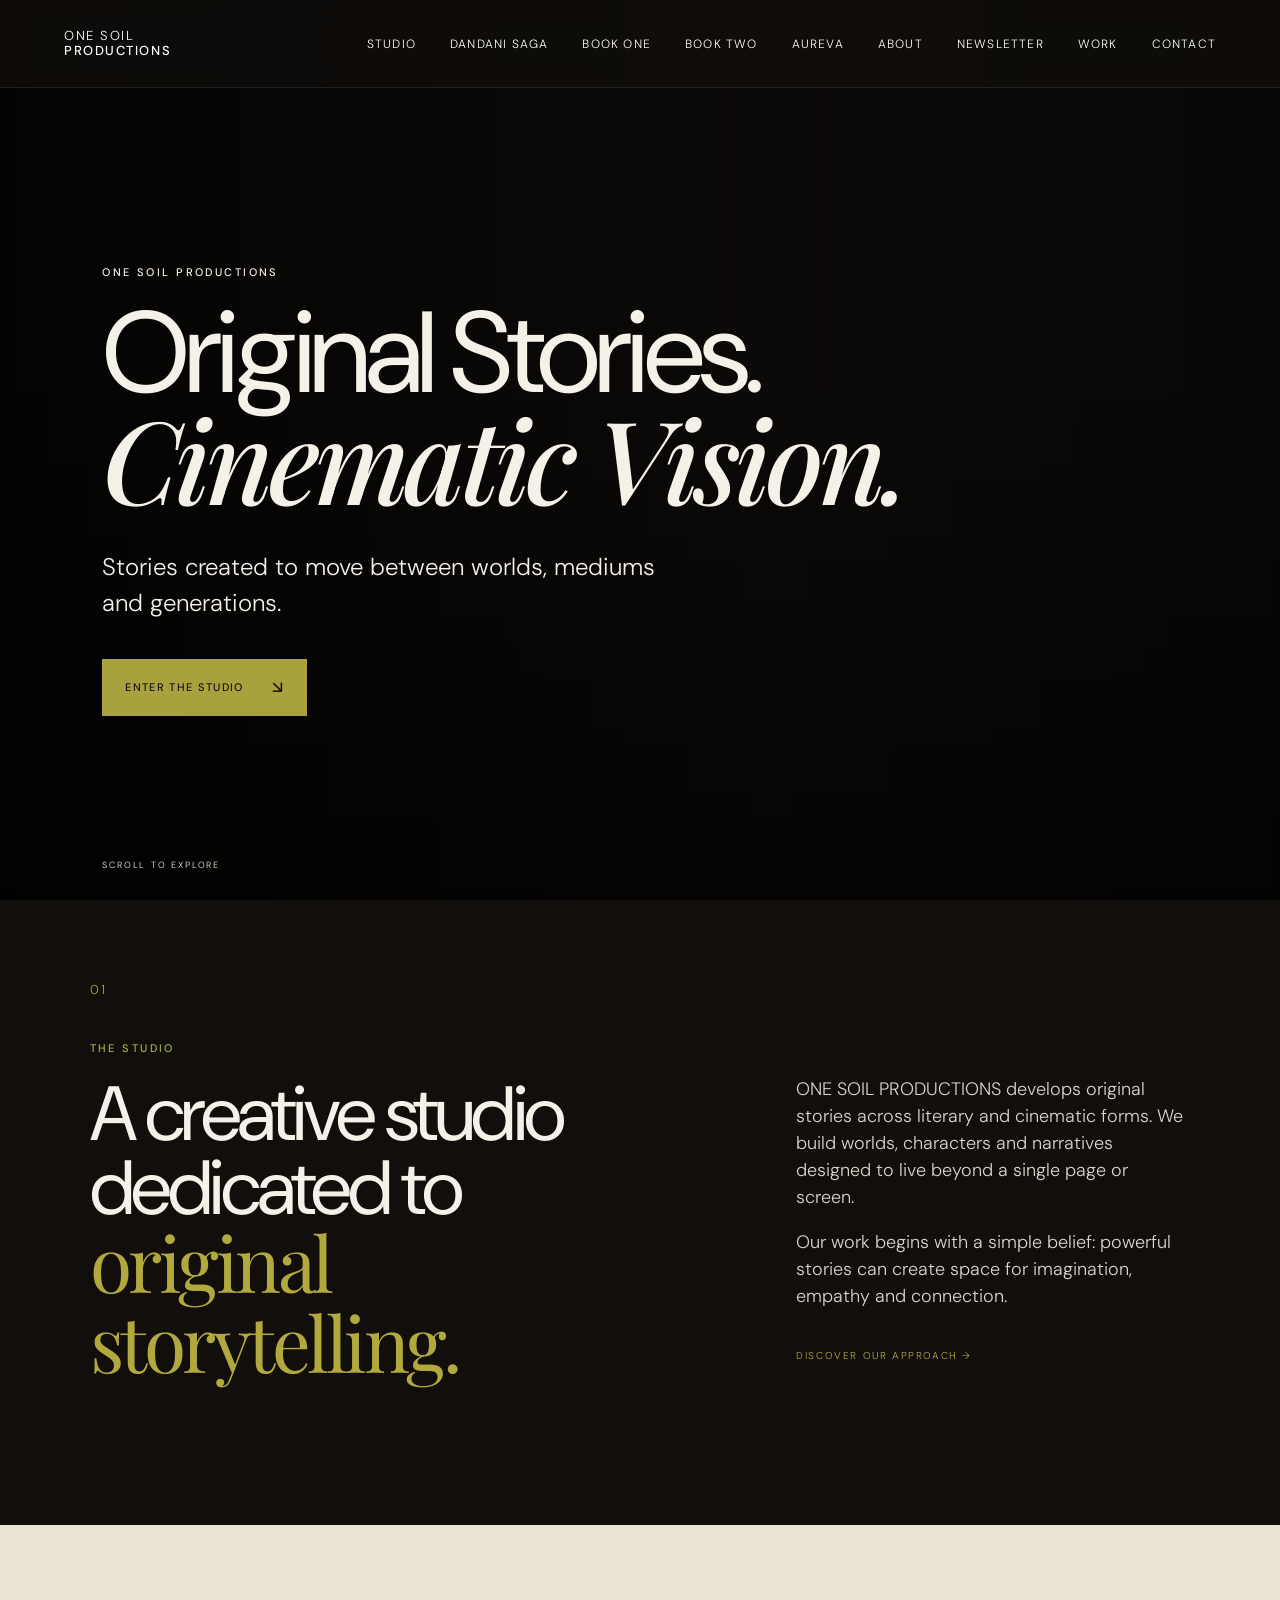
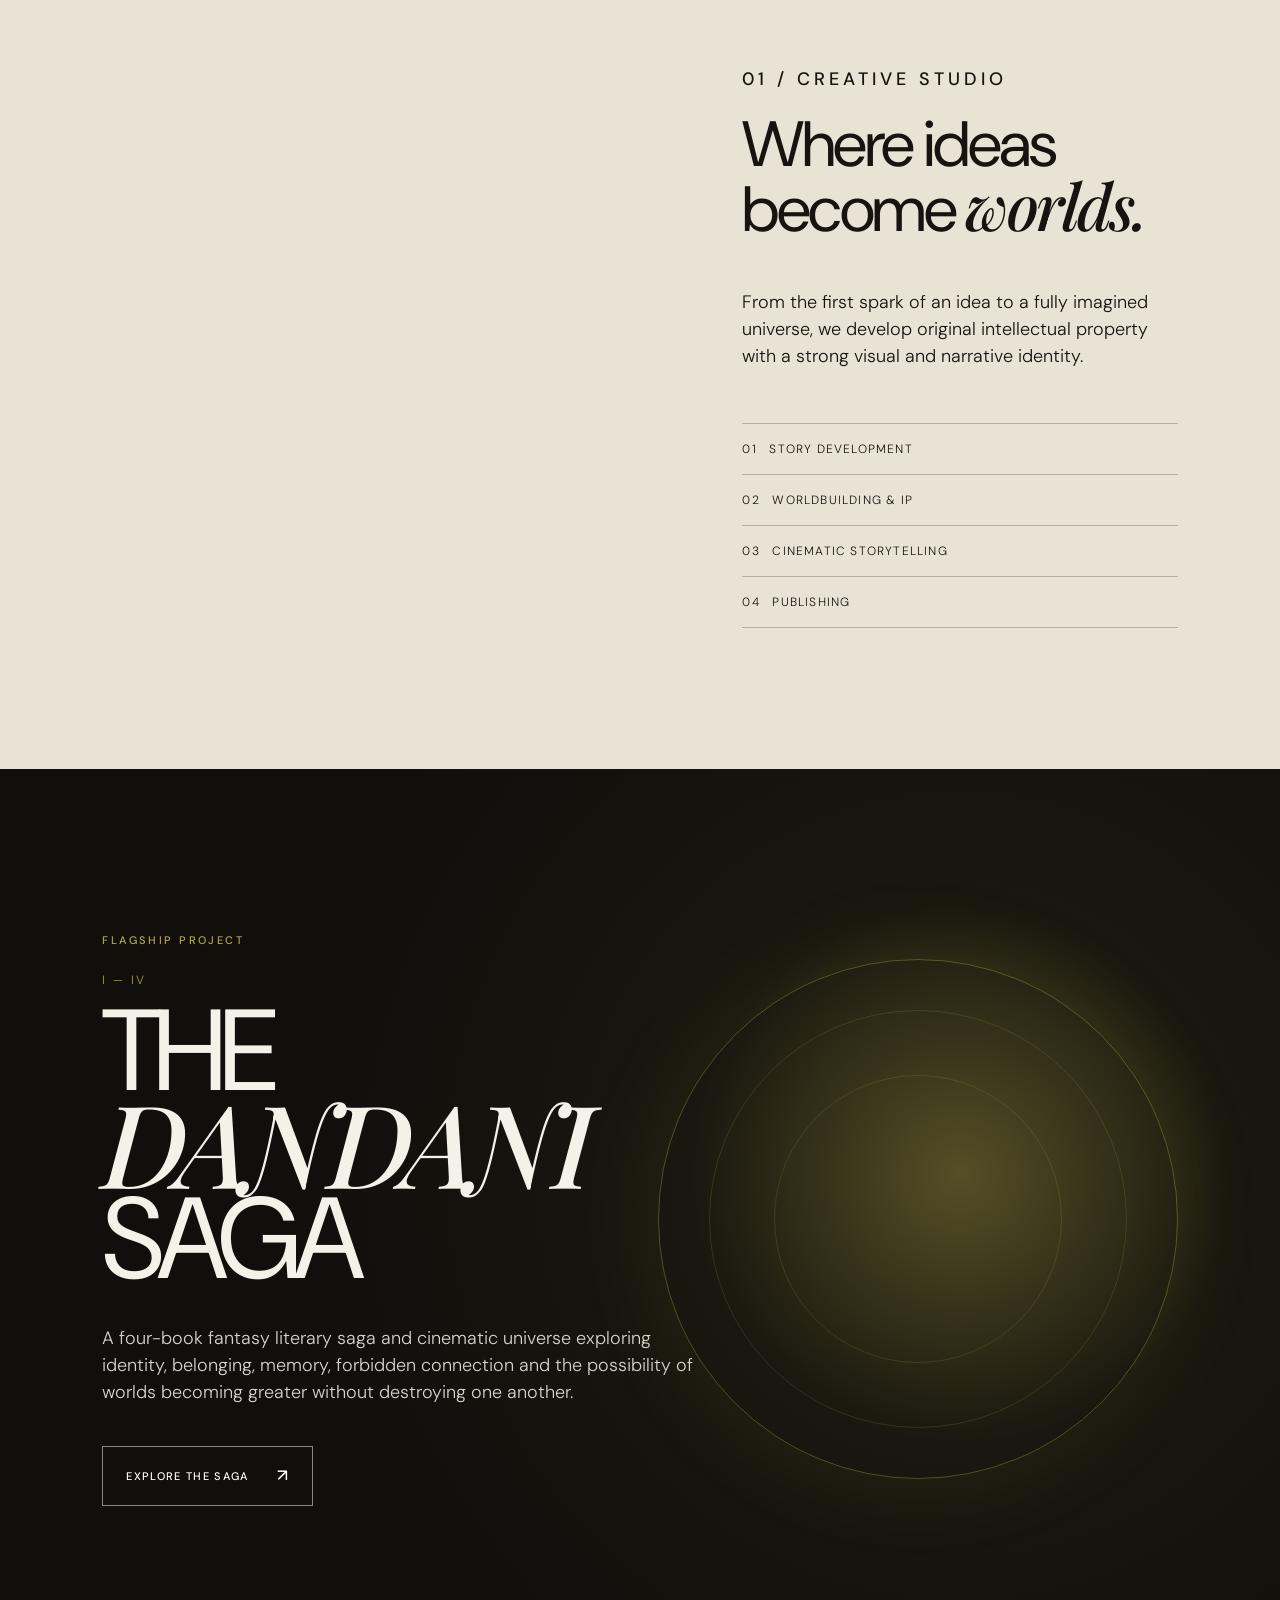
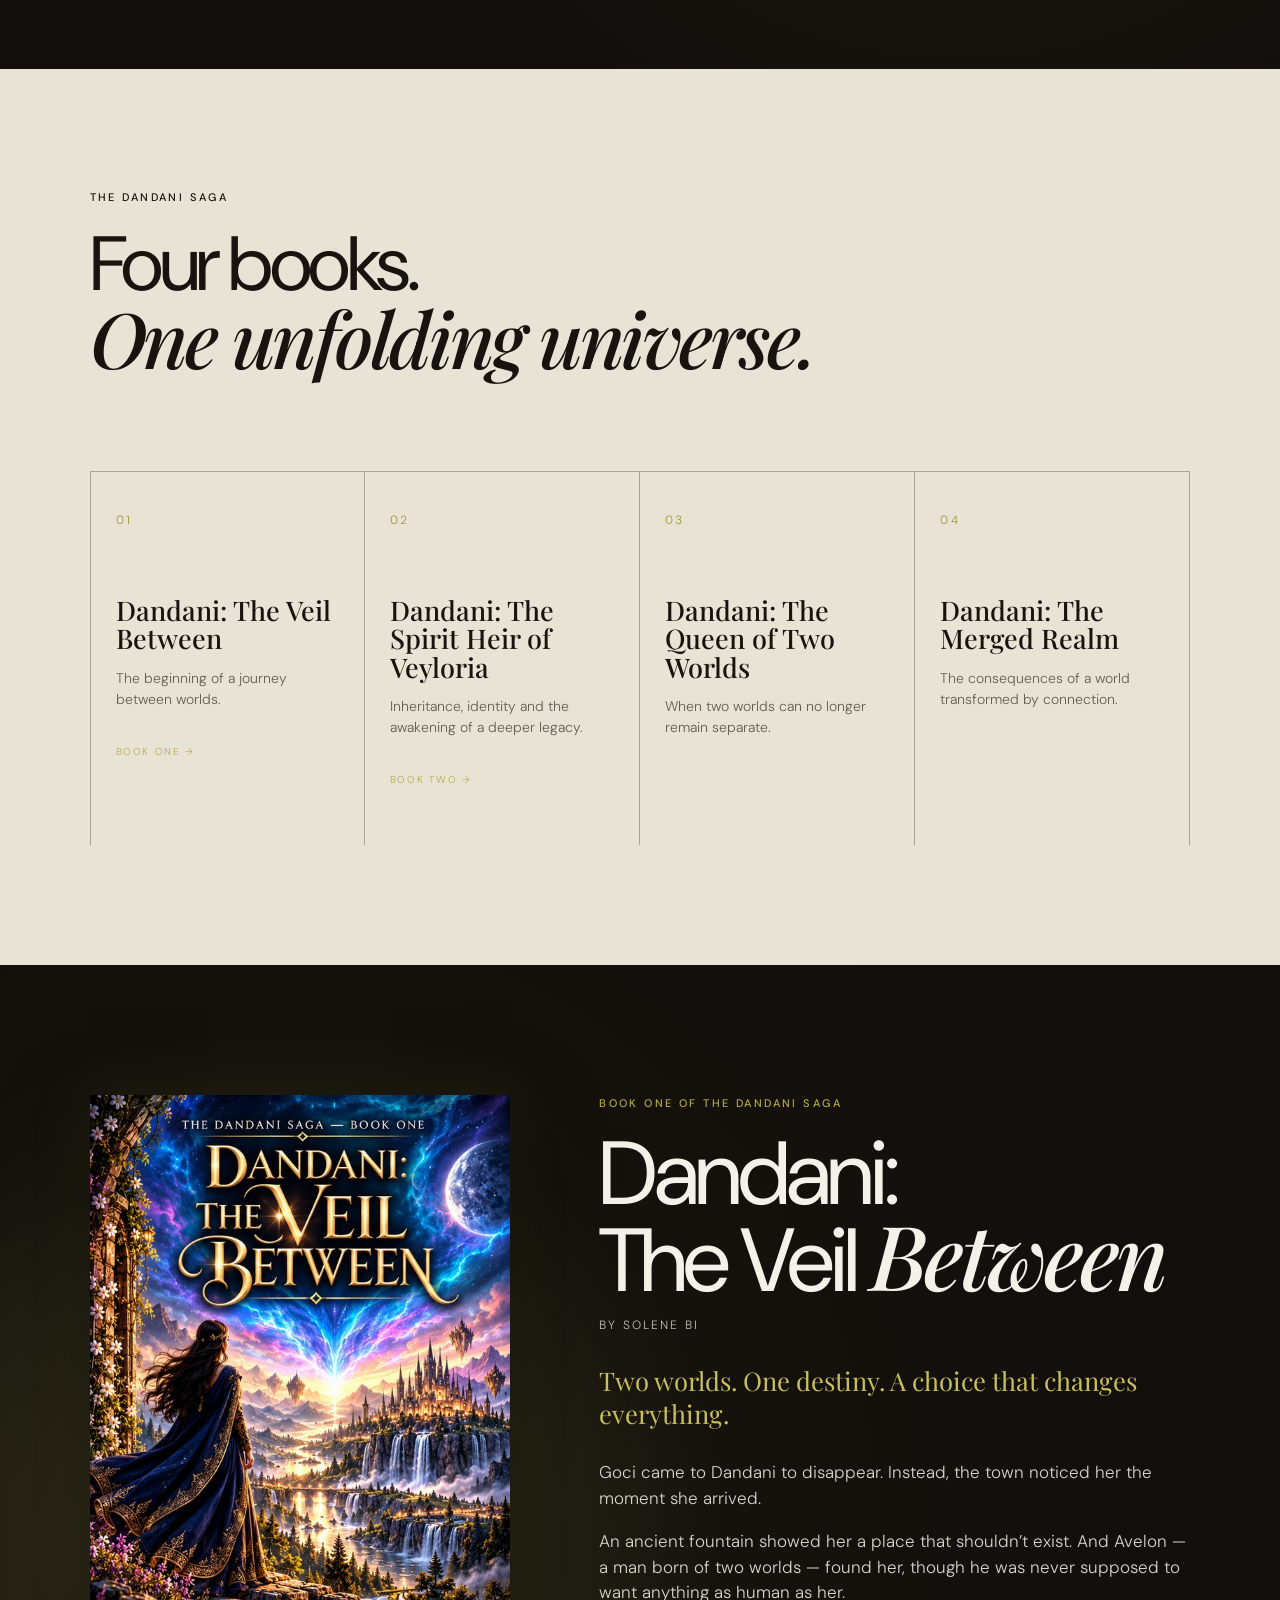
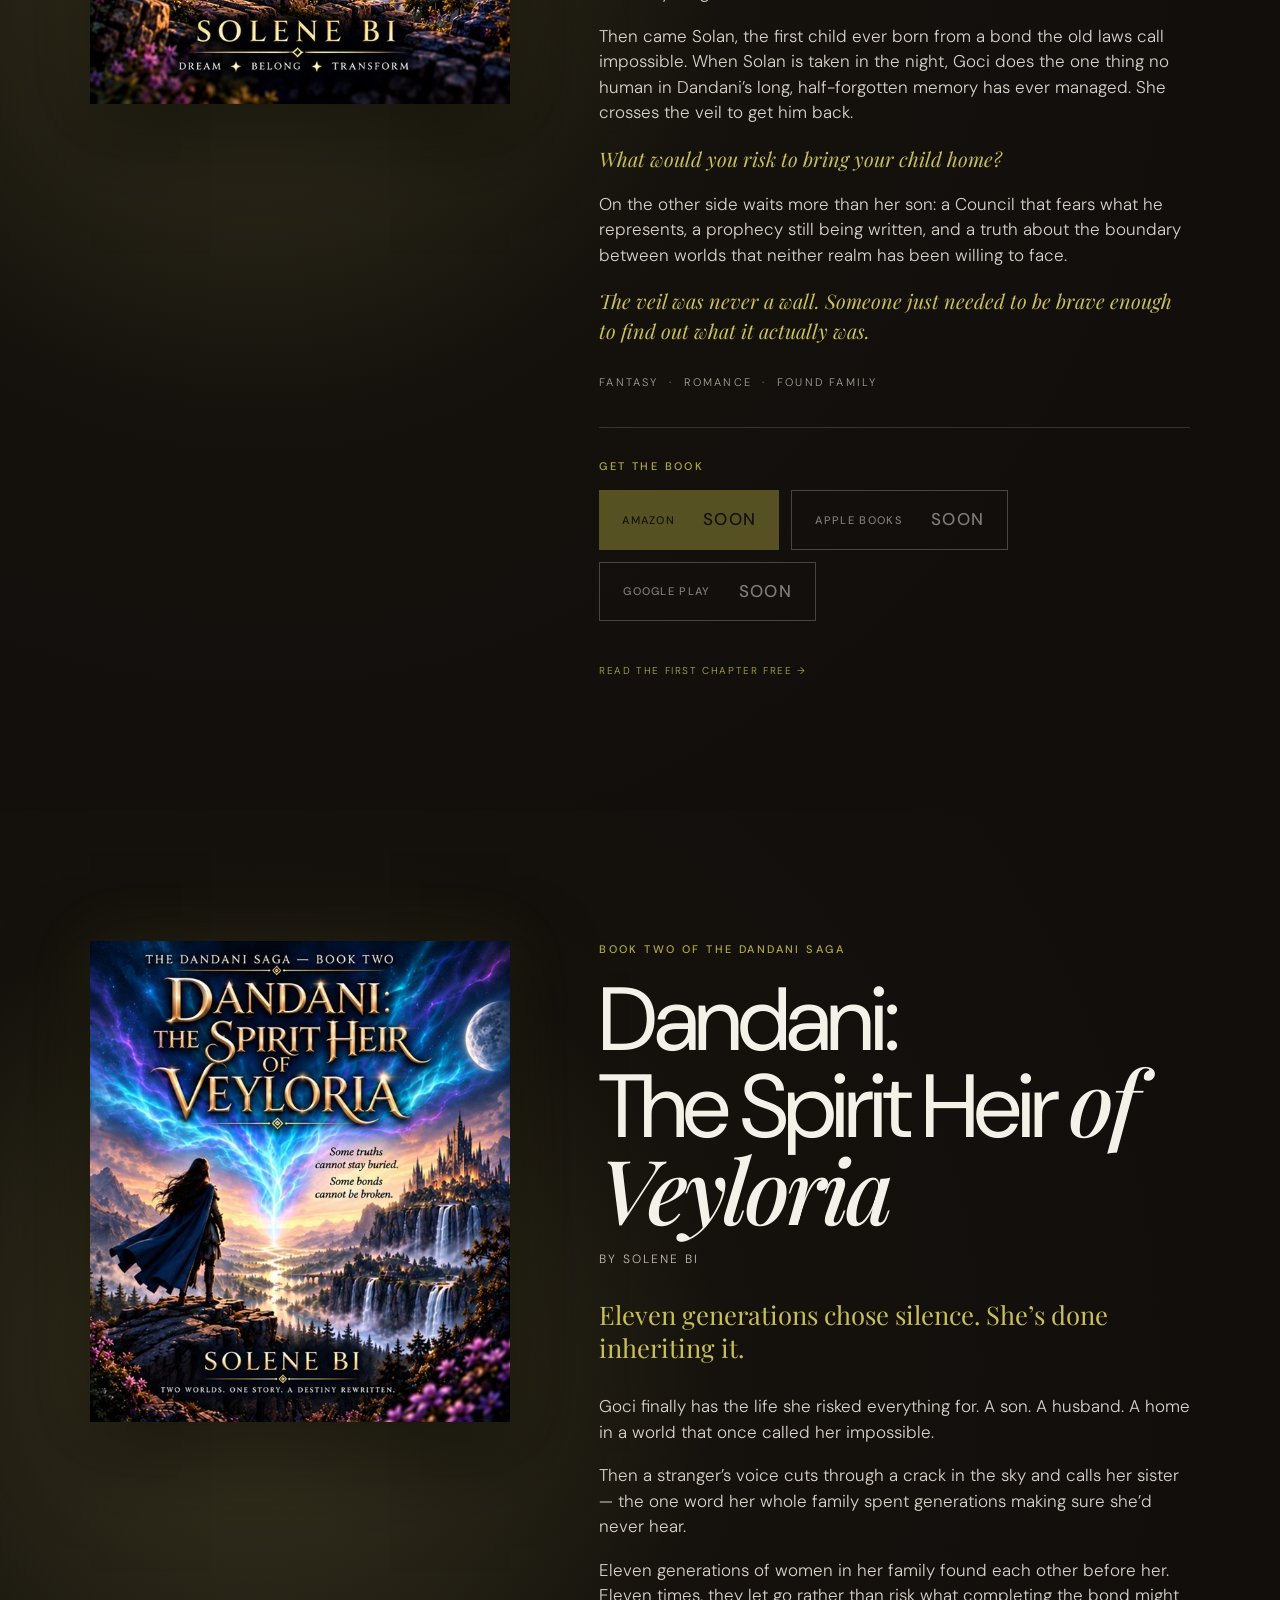
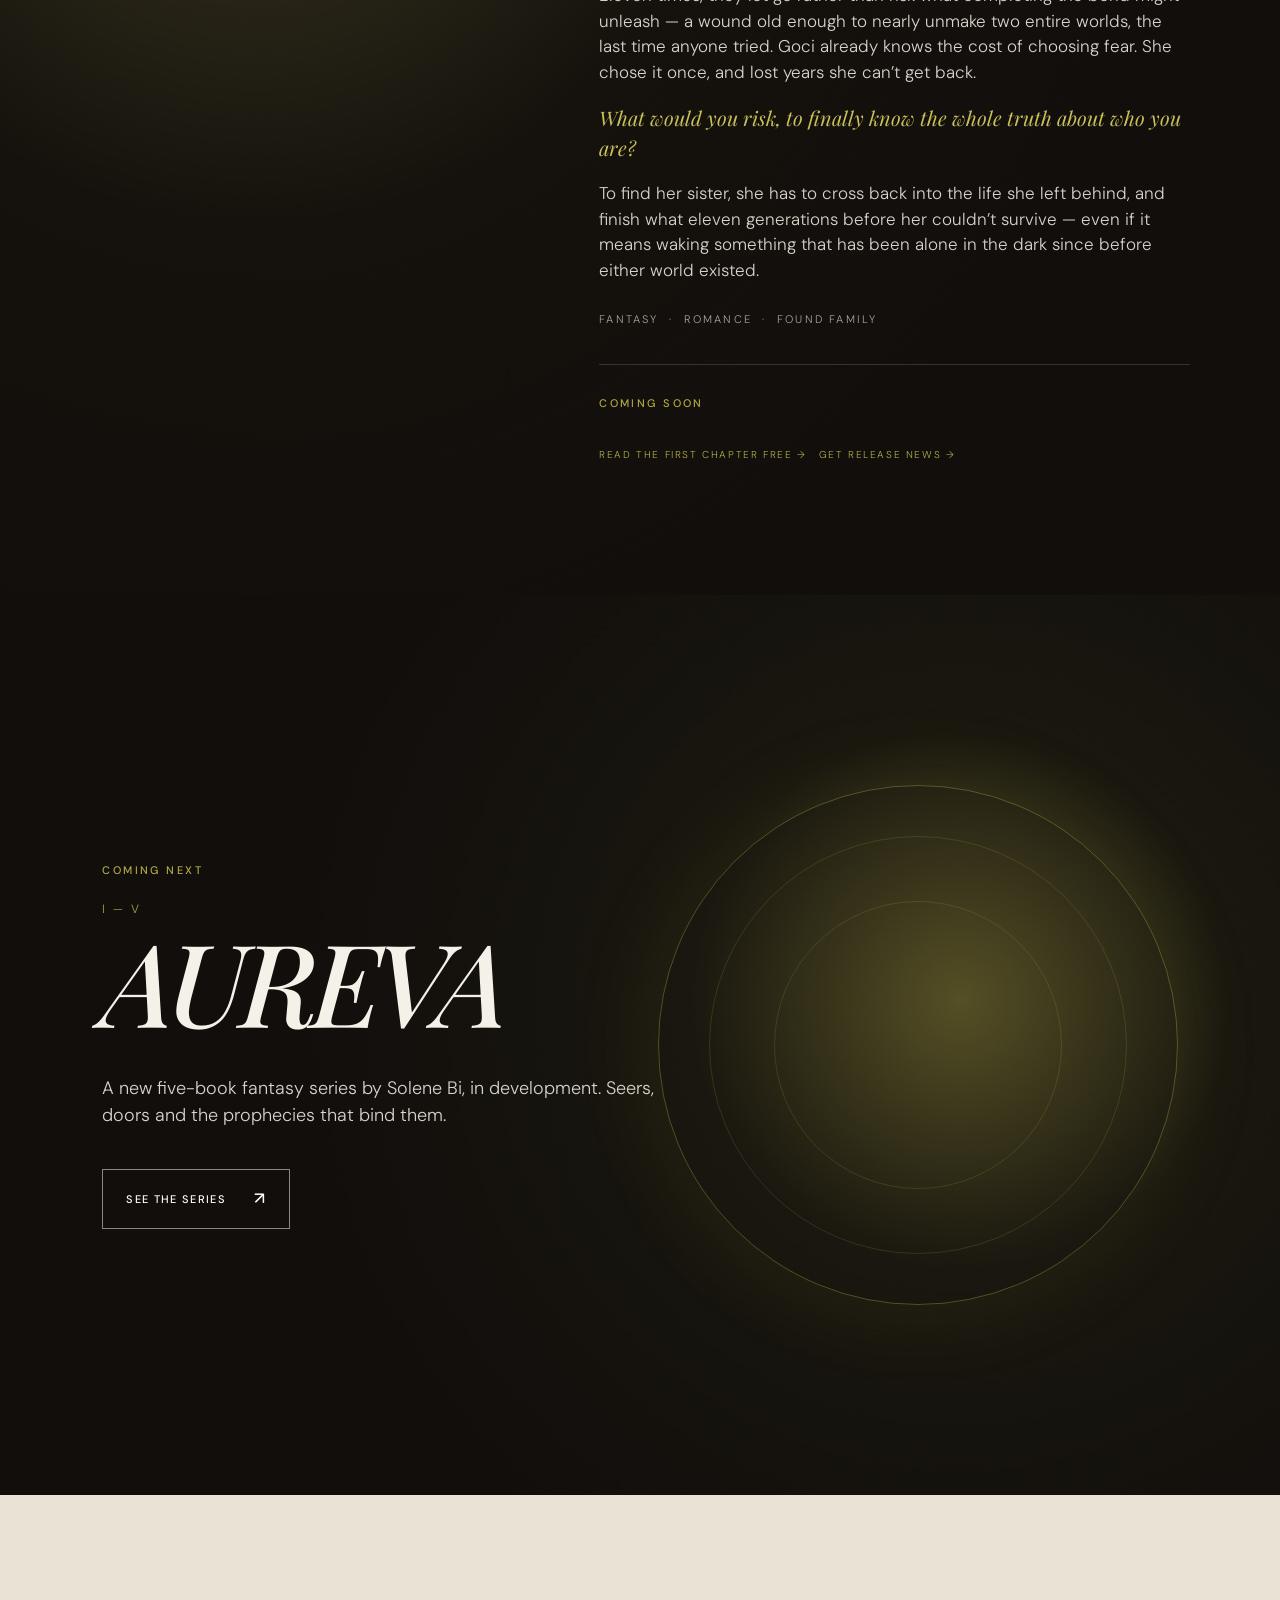
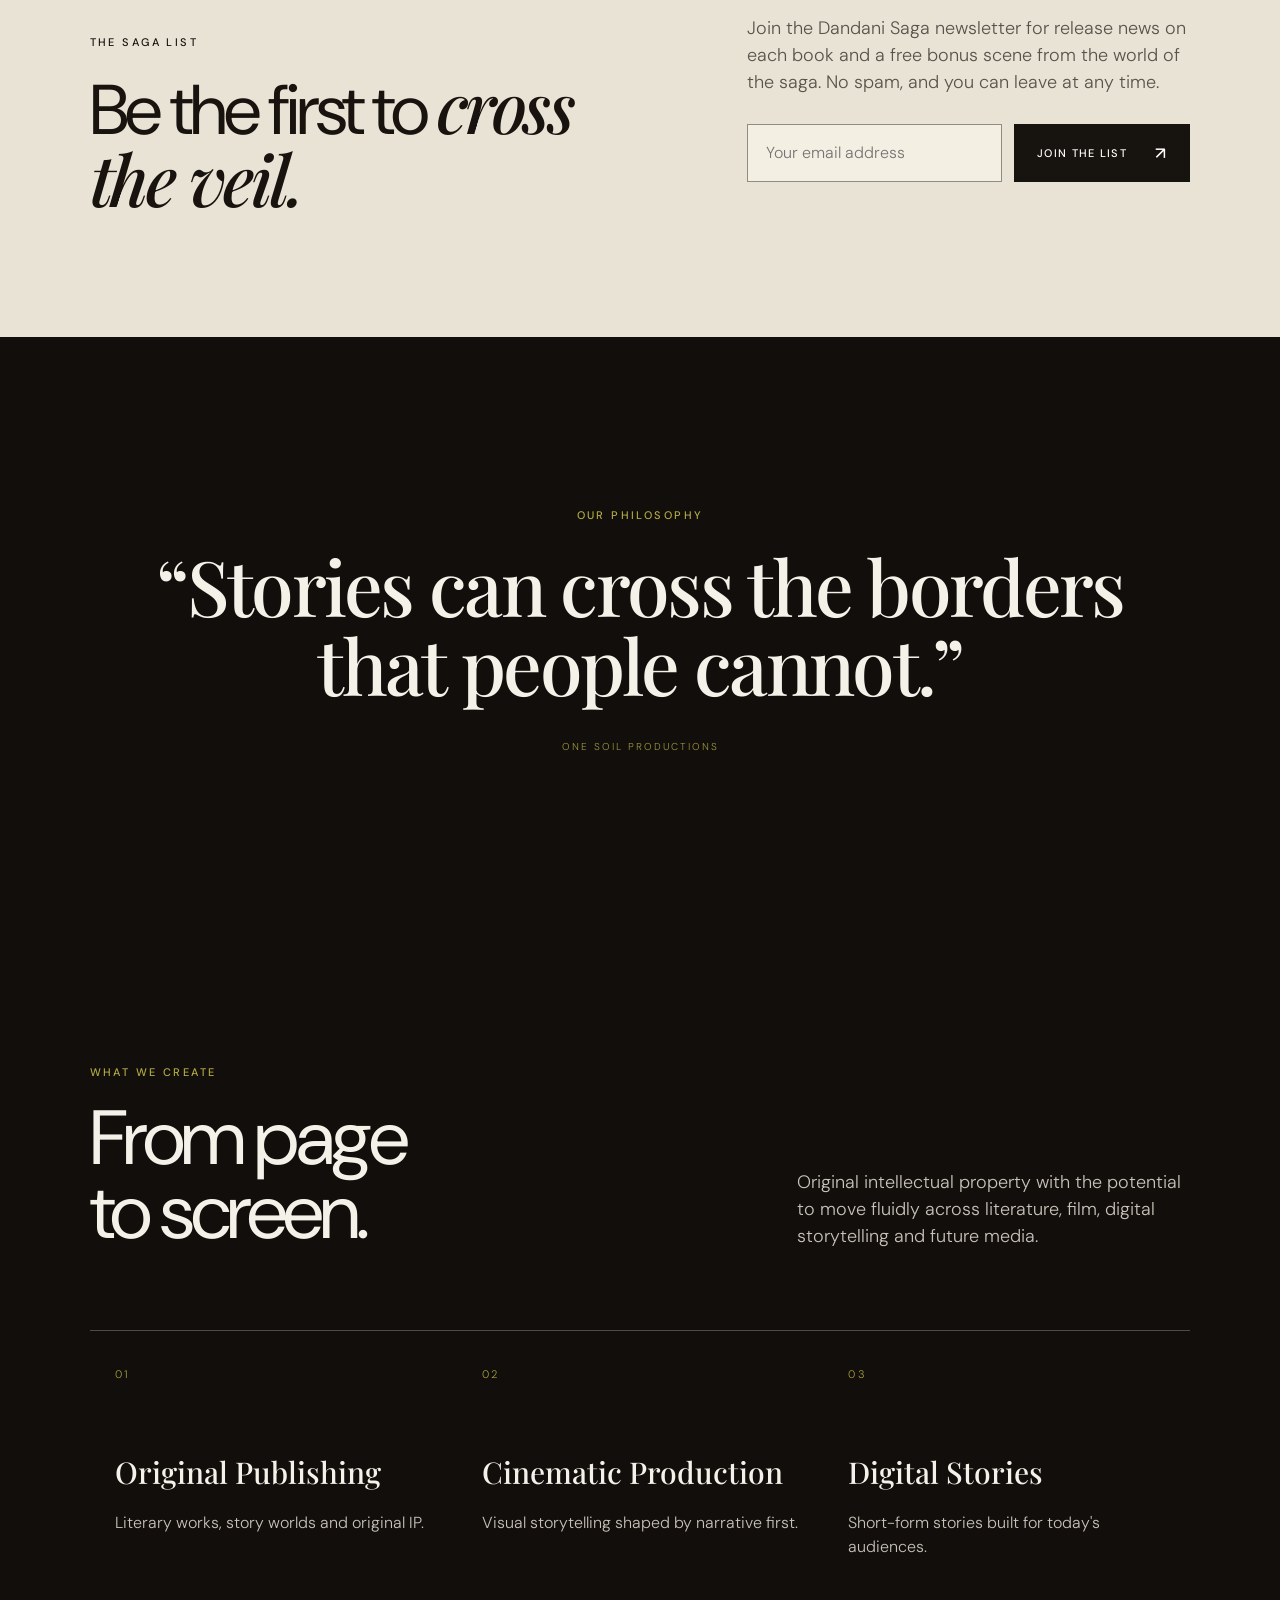
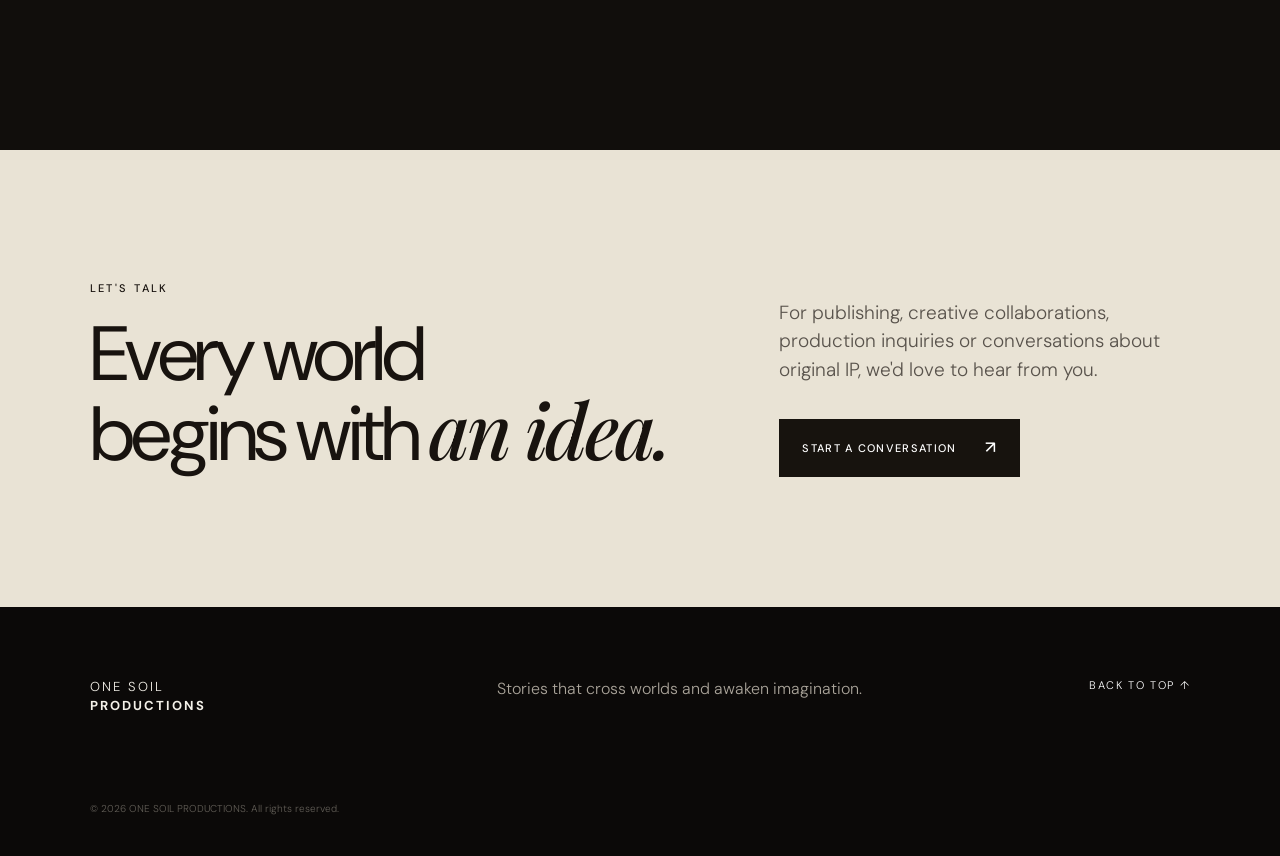
==== commit c0079176: "Add files via upload" ====
--- a/index.html
+++ b/index.html
@@ -1,12 +1,14 @@
 <!doctype html><html lang="en"><head><meta charset="utf-8"><meta name="viewport" content="width=device-width,initial-scale=1"><meta name="description" content="ONE SOIL PRODUCTIONS — original stories, cinematic vision, publishing and screen storytelling."><title>ONE SOIL PRODUCTIONS — Original Stories. Cinematic Vision.</title><meta property="og:title" content="Dandani: The Veil Between — Book One of the Dandani Saga"><meta property="og:description" content="Goci crosses the veil to bring her child home. A fantasy of found family, forbidden connection and two worlds. By Solene Bi."><meta property="og:image" content="https://www.onesoilproductions.com/the-veil-between-cover.jpg"><meta property="og:type" content="website"><meta name="twitter:card" content="summary_large_image"><link rel="preconnect" href="https://fonts.googleapis.com"><link rel="preconnect" href="https://fonts.gstatic.com" crossorigin><link href="https://fonts.googleapis.com/css2?family=DM+Sans:wght@300;400;500;600&family=Playfair+Display:wght@500;600&display=swap" rel="stylesheet"><link rel="stylesheet" href="styles.css"></head><body>
-<header class="site-header"><a class="brand" href="#top">ONE SOIL<br><strong>PRODUCTIONS</strong></a><button class="menu-toggle" aria-label="Open menu"><span></span><span></span><span></span></button><nav class="nav"><a href="#studio">Studio</a><a href="#dandani">Dandani Saga</a><a href="#veil">Book One</a><a href="#newsletter">Newsletter</a><a href="#work">Work</a><a href="#contact">Contact</a></nav></header>
+<header class="site-header"><a class="brand" href="#top">ONE SOIL<br><strong>PRODUCTIONS</strong></a><button class="menu-toggle" aria-label="Open menu"><span></span><span></span><span></span></button><nav class="nav"><a href="#studio">Studio</a><a href="#dandani">Dandani Saga</a><a href="#veil">Book One</a><a href="#spirit">Book Two</a><a href="#aureva">Aureva</a><a href="about.html">About</a><a href="#newsletter">Newsletter</a><a href="#work">Work</a><a href="#contact">Contact</a></nav></header>
 <main id="top">
 <section class="hero"><div class="hero-image"></div><div class="hero-overlay"></div><div class="hero-content"><p class="eyebrow">ONE SOIL PRODUCTIONS</p><h1>Original Stories.<br><em>Cinematic Vision.</em></h1><p class="hero-lede">Stories created to move between worlds, mediums and generations.</p><a class="button gold-button" href="#studio">Enter the Studio <span>↘</span></a></div><div class="scroll">SCROLL TO EXPLORE</div></section>
 <section class="manifesto dark" id="studio"><div class="number">01</div><div class="manifesto-grid"><div><p class="eyebrow gold">THE STUDIO</p><h2>A creative studio dedicated to <span>original storytelling.</span></h2></div><div class="copy"><p>ONE SOIL PRODUCTIONS develops original stories across literary and cinematic forms. We build worlds, characters and narratives designed to live beyond a single page or screen.</p><p>Our work begins with a simple belief: powerful stories can create space for imagination, empathy and connection.</p><a class="text-link" href="#work">Discover our approach →</a></div></div></section>
 <section class="split cream"><div class="split-image"></div><div class="split-copy"><p class="eyebrow">01 / CREATIVE STUDIO</p><h2>Where ideas become <em>worlds.</em></h2><p>From the first spark of an idea to a fully imagined universe, we develop original intellectual property with a strong visual and narrative identity.</p><div class="mini-list"><div>01 &nbsp; Story Development</div><div>02 &nbsp; Worldbuilding &amp; IP</div><div>03 &nbsp; Cinematic Storytelling</div><div>04 &nbsp; Publishing</div></div></div></section>
 <section class="dandani dark" id="dandani"><div class="orb"></div><div class="dandani-content"><p class="eyebrow gold">FLAGSHIP PROJECT</p><p class="roman">I — IV</p><h2>THE<br><em>DANDANI</em><br>SAGA</h2><p class="intro">A four-book fantasy literary saga and cinematic universe exploring identity, belonging, memory, forbidden connection and the possibility of worlds becoming greater without destroying one another.</p><a class="button outline" href="#books">Explore the Saga <span>↗</span></a></div></section>
-<section class="books cream" id="books"><div class="section-heading"><p class="eyebrow">THE DANDANI SAGA</p><h2>Four books.<br><em>One unfolding universe.</em></h2></div><div class="book-grid"><article><span>01</span><h3>Dandani: The Veil Between</h3><p>The beginning of a journey between worlds.</p><a class="text-link" href="#veil">Book One →</a></article><article><span>02</span><h3>Dandani: The Spirit Heir of Veyloria</h3><p>Inheritance, identity and the awakening of a deeper legacy.</p></article><article><span>03</span><h3>Dandani: The Queen of Two Worlds</h3><p>When two worlds can no longer remain separate.</p></article><article><span>04</span><h3>Dandani: The Merged Realm</h3><p>The consequences of a world transformed by connection.</p></article></div></section>
-<section class="veil dark" id="veil"><div class="veil-grid"><div class="veil-cover"><img src="the-veil-between-cover.jpg" srcset="the-veil-between-cover-small.jpg 600w, the-veil-between-cover.jpg 900w" sizes="(max-width:800px) 70vw, 420px" alt="Cover of Dandani: The Veil Between, Book One of the Dandani Saga, by Solene Bi" width="900" height="1317" loading="lazy"></div><div class="veil-copy"><p class="eyebrow gold">BOOK ONE OF THE DANDANI SAGA</p><h2>The Veil<br><em>Between</em></h2><p class="byline">by Solene Bi</p><p class="tagline">Two worlds. One destiny. A choice that changes everything.</p><div class="blurb"><p>Goci came to Dandani to disappear. Instead, the town noticed her the moment she arrived.</p><p>An ancient fountain showed her a place that shouldn’t exist. And Avelon — a man born of two worlds — found her, though he was never supposed to want anything as human as her.</p><p>Then came Solan, the first child ever born from a bond the old laws call impossible. When Solan is taken in the night, Goci does the one thing no human in Dandani’s long, half-forgotten memory has ever managed. She crosses the veil to get him back.</p><p class="pull">What would you risk to bring your child home?</p><p>On the other side waits more than her son: a Council that fears what he represents, a prophecy still being written, and a truth about the boundary between worlds that neither realm has been willing to face.</p><p class="pull">The veil was never a wall. Someone just needed to be brave enough to find out what it actually was.</p></div><p class="genres">Fantasy &nbsp;·&nbsp; Romance &nbsp;·&nbsp; Found Family</p><div class="buy"><p class="eyebrow gold">GET THE BOOK</p><div class="buy-row"><a class="button gold-button" data-store="amazon" href="#veil">Amazon <span>↗</span></a><a class="button outline" data-store="apple" href="#veil">Apple Books <span>↗</span></a><a class="button outline" data-store="google" href="#veil">Google Play <span>↗</span></a><a class="button outline" data-store="lulu" href="#veil">Lulu <span>↗</span></a></div><a class="text-link" href="sample.html">Read the first chapter free →</a></div></div></div></section>
+<section class="books cream" id="books"><div class="section-heading"><p class="eyebrow">THE DANDANI SAGA</p><h2>Four books.<br><em>One unfolding universe.</em></h2></div><div class="book-grid"><article><span>01</span><h3>Dandani: The Veil Between</h3><p>The beginning of a journey between worlds.</p><a class="text-link" href="#veil">Book One →</a></article><article><span>02</span><h3>Dandani: The Spirit Heir of Veyloria</h3><p>Inheritance, identity and the awakening of a deeper legacy.</p><a class="text-link" href="#spirit">Book Two →</a></article><article><span>03</span><h3>Dandani: The Queen of Two Worlds</h3><p>When two worlds can no longer remain separate.</p></article><article><span>04</span><h3>Dandani: The Merged Realm</h3><p>The consequences of a world transformed by connection.</p></article></div></section>
+<section class="veil dark" id="veil"><div class="veil-grid"><div class="veil-cover"><img src="the-veil-between-cover.jpg" srcset="the-veil-between-cover-small.jpg 600w, the-veil-between-cover.jpg 900w" sizes="(max-width:800px) 70vw, 420px" alt="Cover of Dandani: The Veil Between, Book One of the Dandani Saga, by Solene Bi" width="900" height="1317" loading="lazy"></div><div class="veil-copy"><p class="eyebrow gold">BOOK ONE OF THE DANDANI SAGA</p><h2>Dandani:<br>The Veil <em>Between</em></h2><p class="byline">by Solene Bi</p><p class="tagline">Two worlds. One destiny. A choice that changes everything.</p><div class="blurb"><p>Goci came to Dandani to disappear. Instead, the town noticed her the moment she arrived.</p><p>An ancient fountain showed her a place that shouldn’t exist. And Avelon — a man born of two worlds — found her, though he was never supposed to want anything as human as her.</p><p>Then came Solan, the first child ever born from a bond the old laws call impossible. When Solan is taken in the night, Goci does the one thing no human in Dandani’s long, half-forgotten memory has ever managed. She crosses the veil to get him back.</p><p class="pull">What would you risk to bring your child home?</p><p>On the other side waits more than her son: a Council that fears what he represents, a prophecy still being written, and a truth about the boundary between worlds that neither realm has been willing to face.</p><p class="pull">The veil was never a wall. Someone just needed to be brave enough to find out what it actually was.</p></div><p class="genres">Fantasy &nbsp;·&nbsp; Romance &nbsp;·&nbsp; Found Family</p><div class="buy"><p class="eyebrow gold">GET THE BOOK</p><div class="buy-row"><a class="button gold-button" data-store="amazon" href="#veil">Amazon <span>↗</span></a><a class="button outline" data-store="apple" href="#veil">Apple Books <span>↗</span></a><a class="button outline" data-store="google" href="#veil">Google Play <span>↗</span></a></div><a class="text-link" href="sample.html">Read the first chapter free →</a></div></div></div></section>
+<section class="veil dark" id="spirit"><div class="veil-grid"><div class="veil-cover"><img src="the-spirit-heir-cover.jpg" srcset="the-spirit-heir-cover-small.jpg 600w, the-spirit-heir-cover.jpg 808w" sizes="(max-width:800px) 70vw, 420px" alt="Cover of Dandani: The Spirit Heir of Veyloria, Book Two of the Dandani Saga, by Solene Bi" width="808" height="925" loading="lazy"></div><div class="veil-copy"><p class="eyebrow gold">BOOK TWO OF THE DANDANI SAGA</p><h2>Dandani:<br>The Spirit Heir <em>of Veyloria</em></h2><p class="byline">by Solene Bi</p><p class="tagline">Eleven generations chose silence. She’s done inheriting it.</p><div class="blurb"><p>Goci finally has the life she risked everything for. A son. A husband. A home in a world that once called her impossible.</p><p>Then a stranger’s voice cuts through a crack in the sky and calls her sister — the one word her whole family spent generations making sure she’d never hear.</p><p>Eleven generations of women in her family found each other before her. Eleven times, they let go rather than risk what completing the bond might unleash — a wound old enough to nearly unmake two entire worlds, the last time anyone tried. Goci already knows the cost of choosing fear. She chose it once, and lost years she can’t get back.</p><p class="pull">What would you risk, to finally know the whole truth about who you are?</p><p>To find her sister, she has to cross back into the life she left behind, and finish what eleven generations before her couldn’t survive — even if it means waking something that has been alone in the dark since before either world existed.</p></div><p class="genres">Fantasy &nbsp;·&nbsp; Romance &nbsp;·&nbsp; Found Family</p><div class="buy"><p class="eyebrow gold">COMING SOON</p><a class="text-link" href="sample-two.html">Read the first chapter free →</a> &nbsp; <a class="text-link" href="#newsletter">Get release news →</a></div></div></div></section>
+<section class="dandani dark" id="aureva"><div class="orb"></div><div class="dandani-content"><p class="eyebrow gold">COMING NEXT</p><p class="roman">I — V</p><h2><em>AUREVA</em></h2><p class="intro">A new five-book fantasy series by Solene Bi, in development. Seers, doors and the prophecies that bind them.</p><a class="button outline" href="aureva.html">See the Series <span>↗</span></a></div></section>
 <section class="newsletter cream" id="newsletter"><div class="newsletter-grid"><div><p class="eyebrow">THE SAGA LIST</p><h2>Be the first to <em>cross the veil.</em></h2></div><div><p>Join the Dandani Saga newsletter for release news on each book and a free bonus scene from the world of the saga. No spam, and you can leave at any time.</p><form class="signup" id="signup" novalidate><label class="sr" for="signup-email">Email address</label><input id="signup-email" type="email" name="email" placeholder="Your email address" autocomplete="email" required><button class="button dark-button" type="submit">Join the list <span>↗</span></button></form><p class="form-note" id="signup-note" role="status" aria-live="polite"></p></div></div></section>
 <section class="statement dark"><p class="eyebrow gold">OUR PHILOSOPHY</p><blockquote>“Stories can cross the borders<br>that people cannot.”</blockquote><p class="attribution">ONE SOIL PRODUCTIONS</p></section>
 <section class="work dark" id="work"><div class="work-heading"><div><p class="eyebrow gold">WHAT WE CREATE</p><h2>From page<br>to screen.</h2></div><p>Original intellectual property with the potential to move fluidly across literature, film, digital storytelling and future media.</p></div><div class="work-cards"><article><span>01</span><h3>Original Publishing</h3><p>Literary works, story worlds and original IP.</p></article><article><span>02</span><h3>Cinematic Production</h3><p>Visual storytelling shaped by narrative first.</p></article><article><span>03</span><h3>Digital Stories</h3><p>Short-form stories built for today's audiences.</p></article></div></section>
